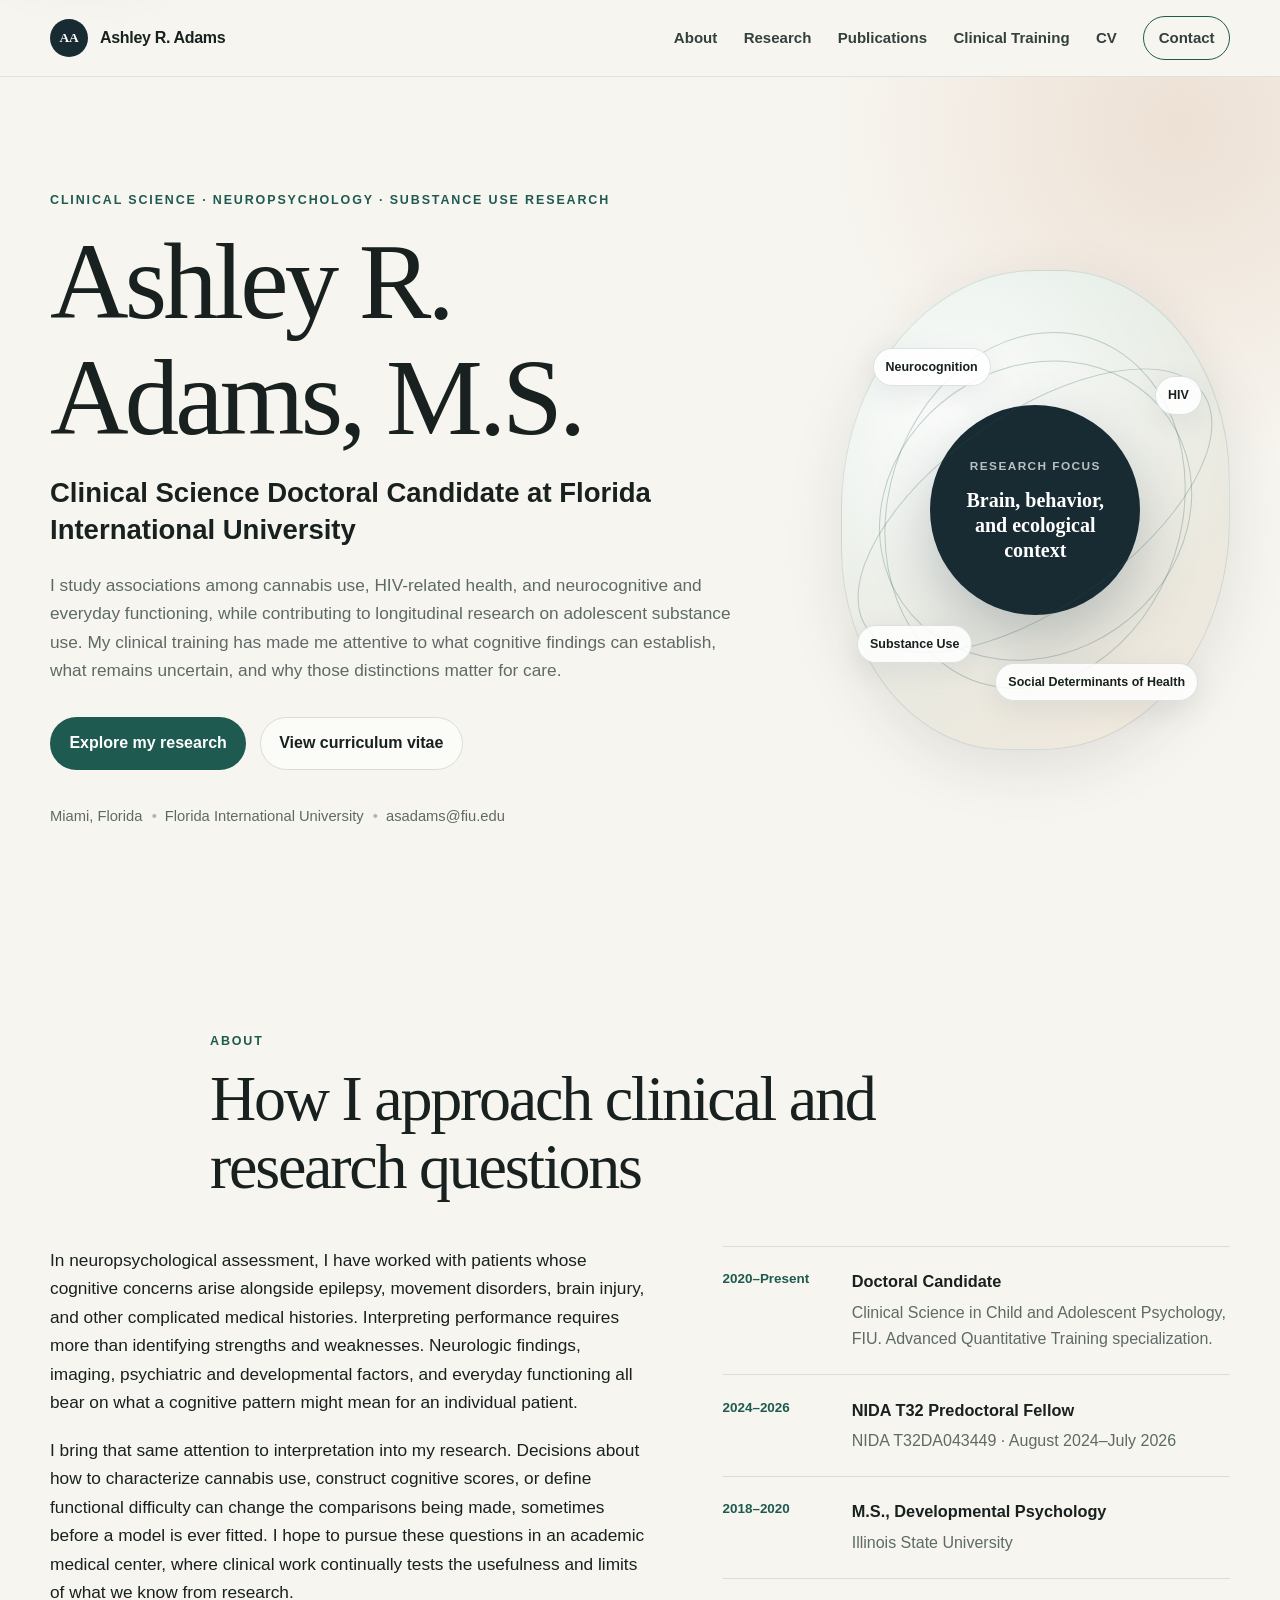
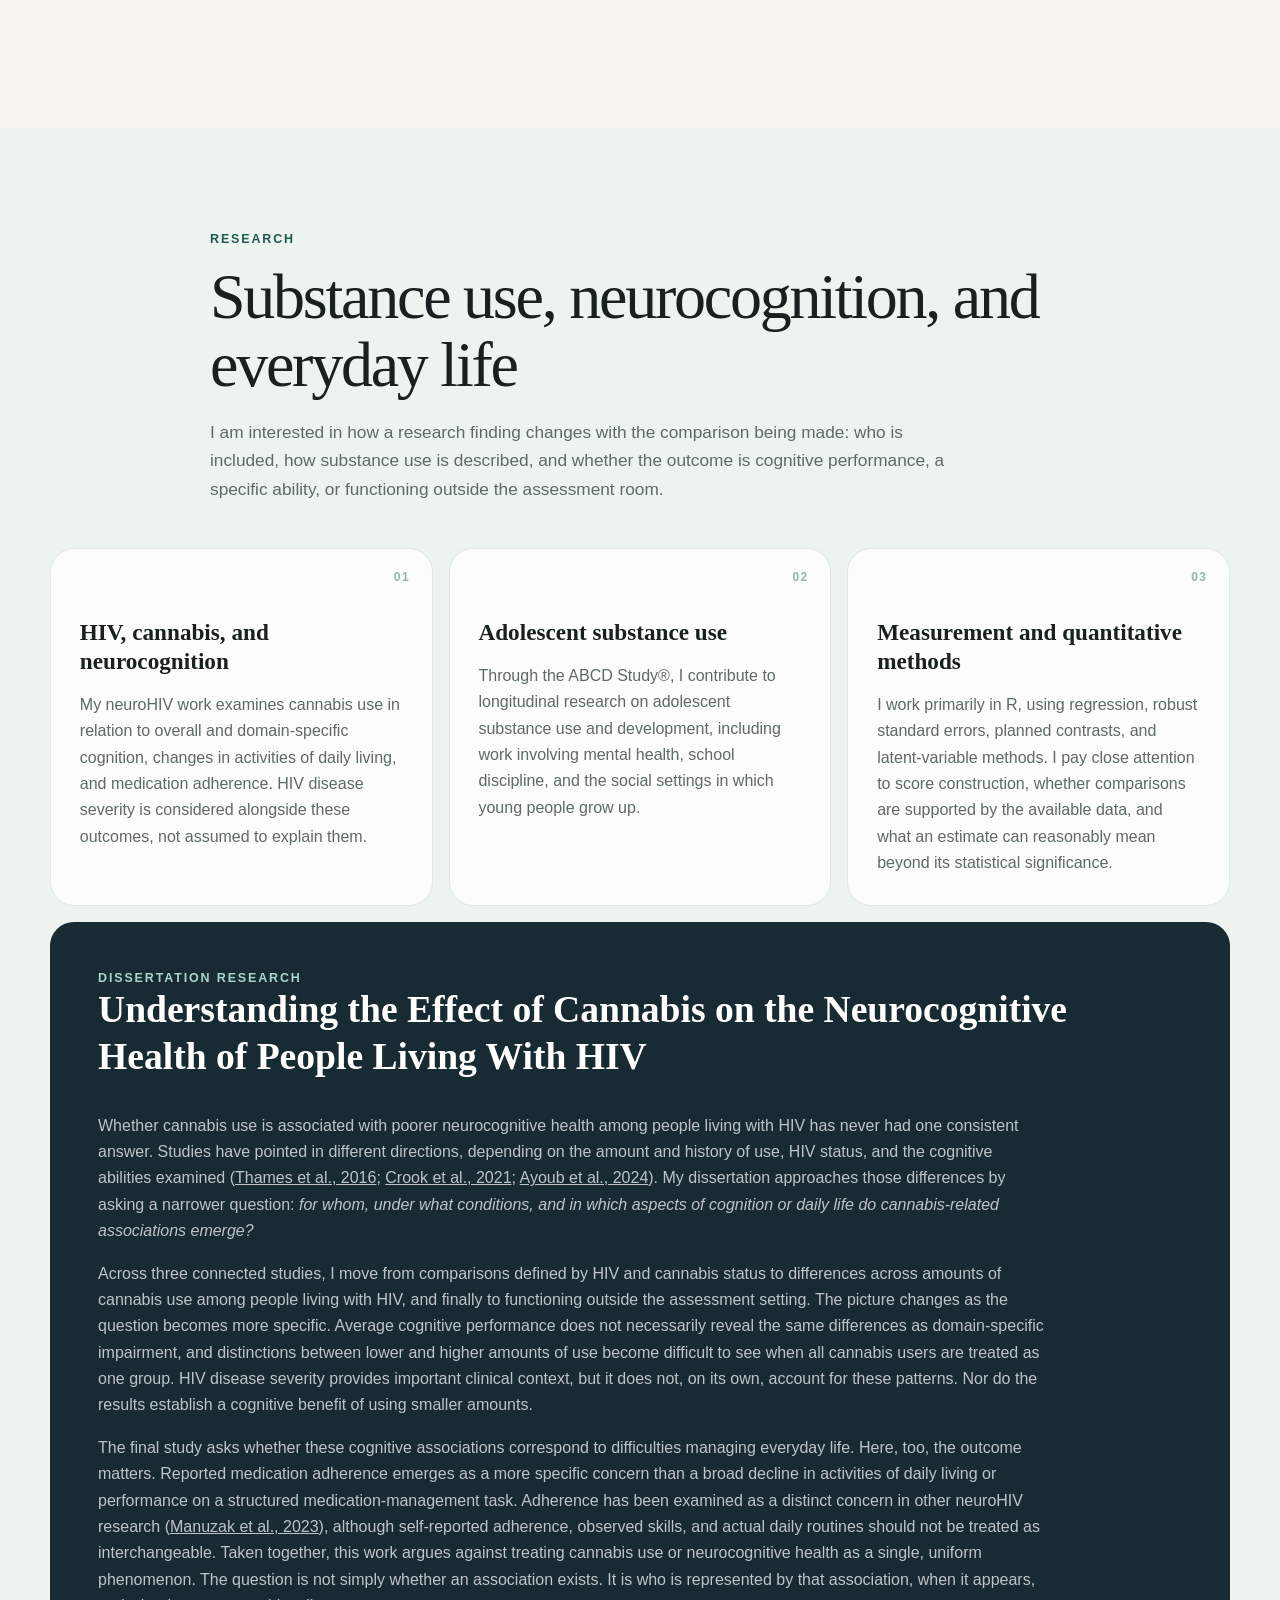
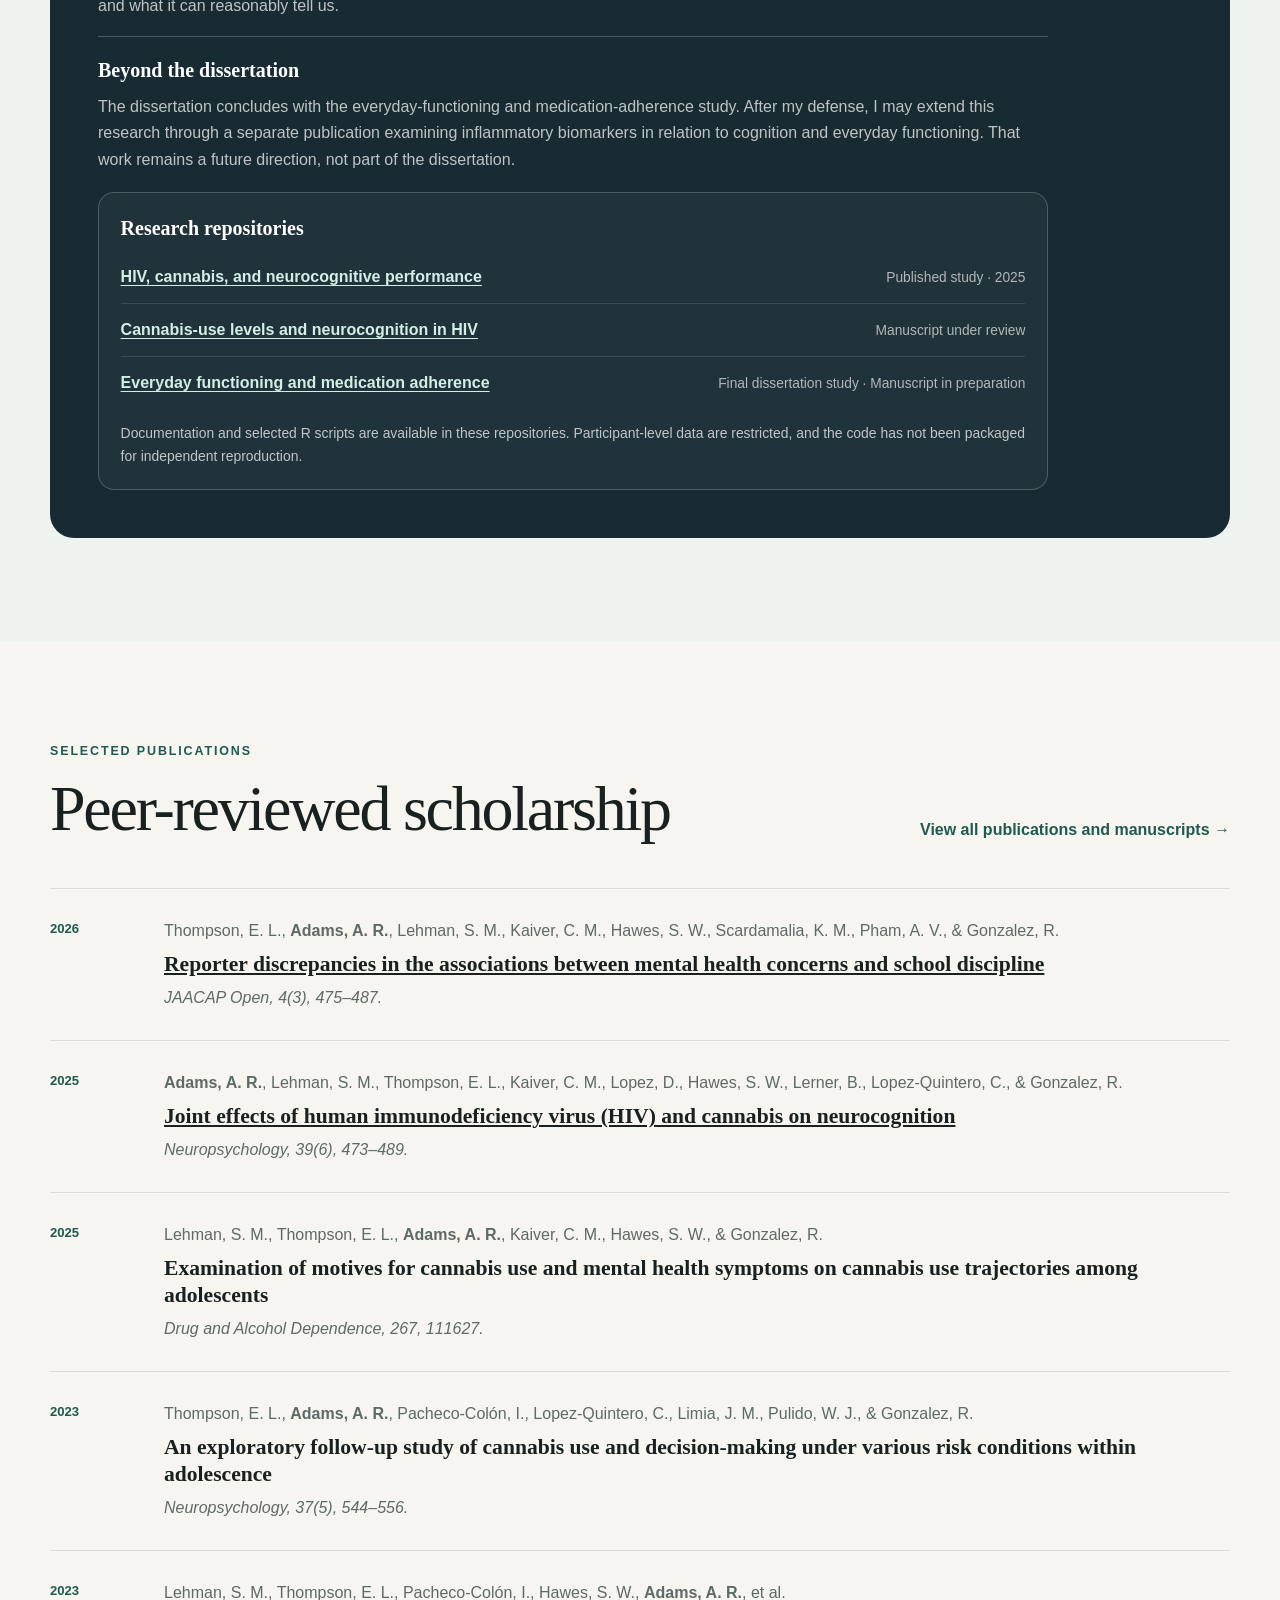
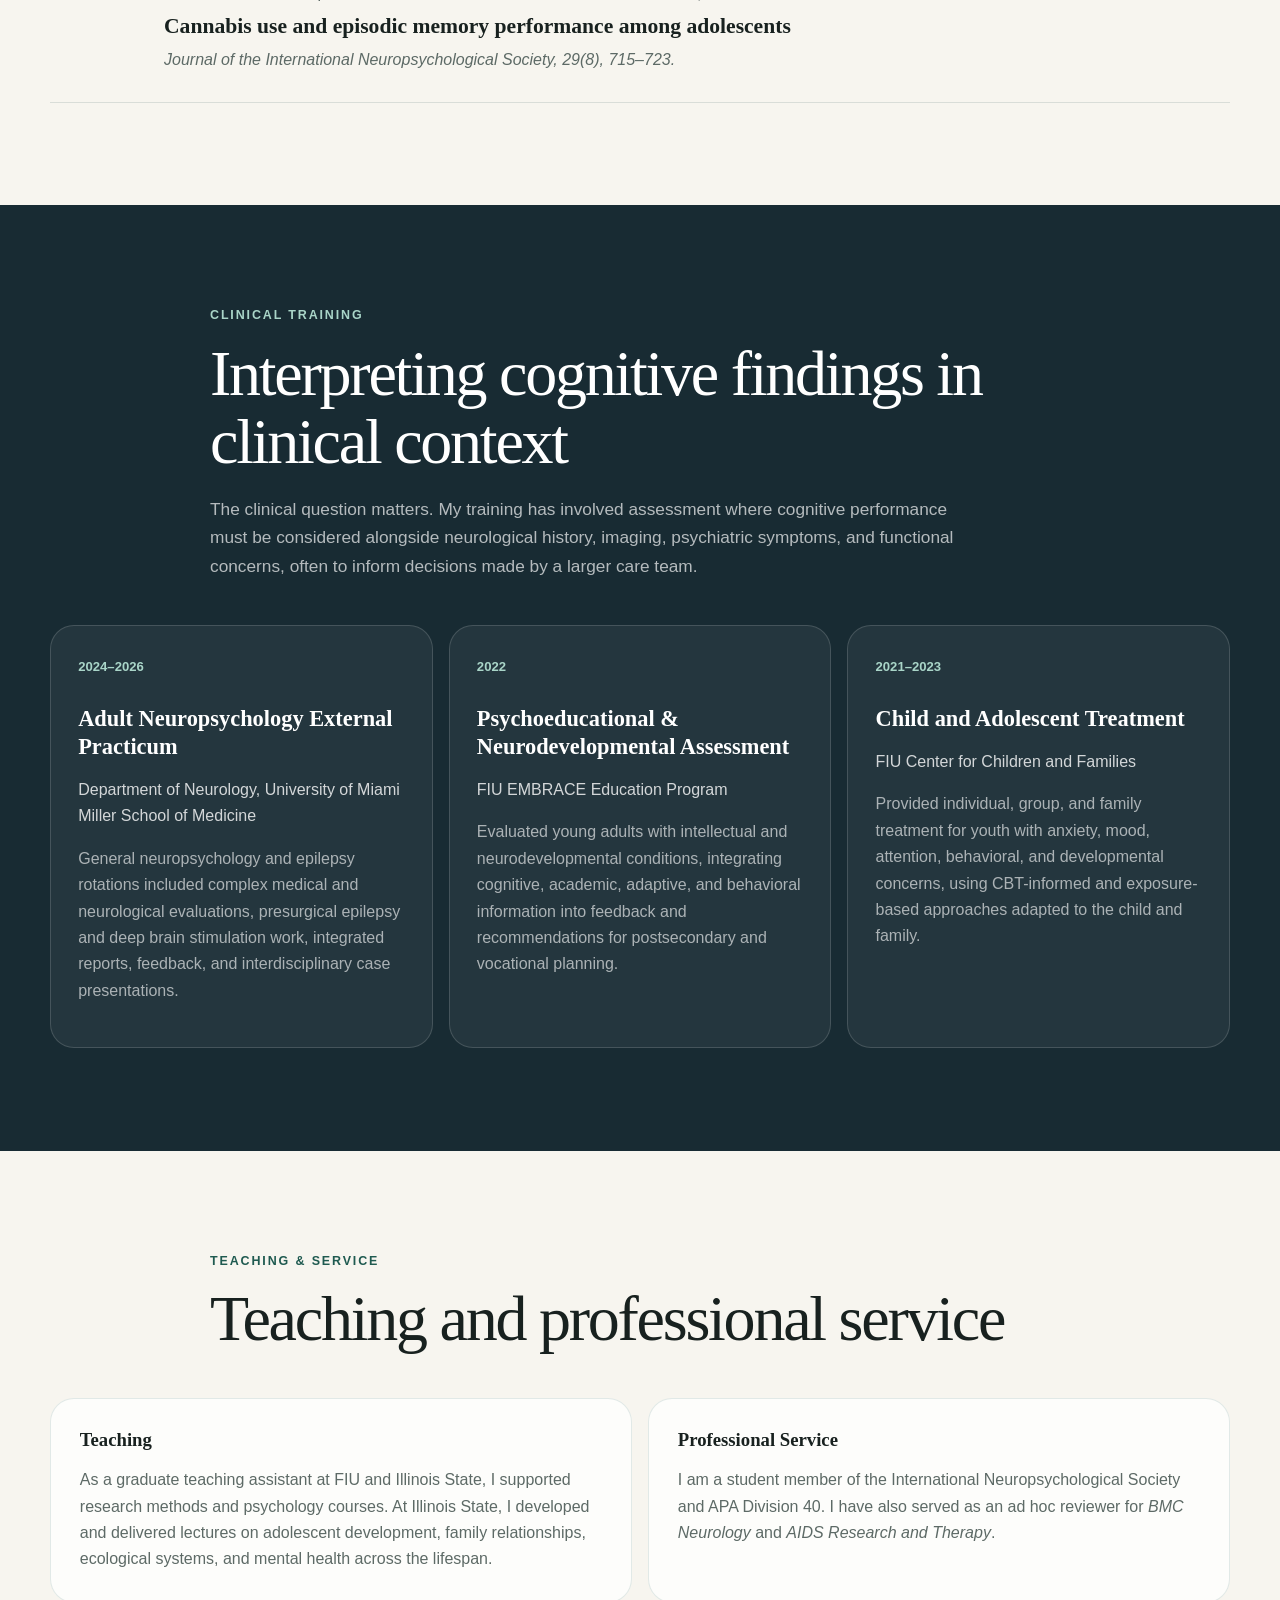
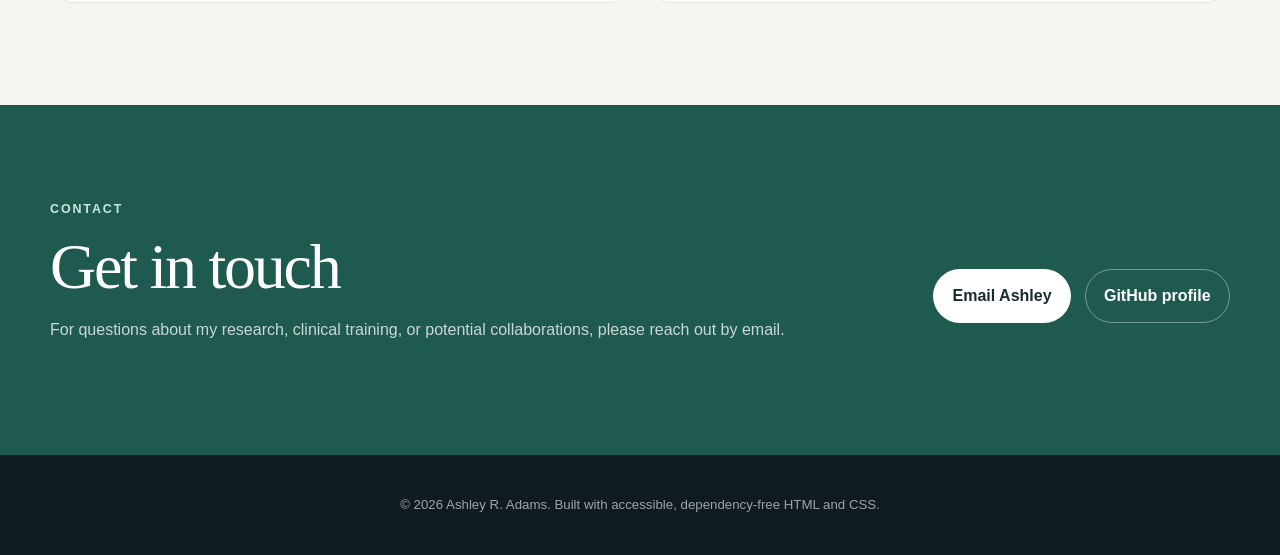
==== index.html @ e28bf8d6 "Reframe dissertation as one conditional neuroHIV argument grounded in literature" ====
<!doctype html>
<html lang="en">
<head>
  <meta charset="utf-8">
  <meta name="viewport" content="width=device-width, initial-scale=1">
  <meta name="description" content="Ashley R. Adams is a Clinical Science Ph.D. candidate at Florida International University whose work examines substance use, neurocognitive functioning, and the interpretation of findings in clinical and developmental contexts.">
  <meta name="author" content="Ashley R. Adams">
  <meta property="og:title" content="Ashley R. Adams | Clinical Science &amp; Neuropsychology">
  <meta property="og:description" content="Research on substance use and neurocognition, informed by clinical neuropsychology and developmental science.">
  <meta property="og:type" content="website">
  <title>Ashley R. Adams | Clinical Science & Neuropsychology</title>
  <link rel="stylesheet" href="styles.css">
  <script defer src="script.js"></script>
</head>
<body>
  <a class="skip-link" href="#main">Skip to content</a>

  <header class="site-header">
    <div class="nav-wrap">
      <a class="wordmark" href="#top" aria-label="Ashley R. Adams home">
        <span class="monogram">AA</span>
        <span>Ashley R. Adams</span>
      </a>
      <button class="nav-toggle" aria-expanded="false" aria-controls="site-nav">
        <span class="sr-only">Toggle navigation</span>
        <span></span><span></span><span></span>
      </button>
      <nav id="site-nav" class="site-nav" aria-label="Primary navigation">
        <a href="#about">About</a>
        <a href="#research">Research</a>
        <a href="publications.html">Publications</a>
        <a href="#clinical">Clinical Training</a>
        <a href="cv.html">CV</a>
        <a class="nav-contact" href="mailto:asadams@fiu.edu">Contact</a>
      </nav>
    </div>
  </header>

  <main id="main">
    <section id="top" class="hero">
      <div class="hero-grid">
        <div class="hero-copy">
          <p class="eyebrow">Clinical Science · Neuropsychology · Substance Use Research</p>
          <h1>Ashley R. Adams, M.S.</h1>
          <p class="hero-role">Clinical Science Doctoral Candidate at Florida International University</p>
          <p class="hero-summary">
            I study associations among cannabis use, HIV-related health, and neurocognitive
            and everyday functioning, while contributing to longitudinal research on adolescent
            substance use. My clinical training has made me attentive to what cognitive findings
            can establish, what remains uncertain, and why those distinctions matter for care.
          </p>
          <div class="hero-actions">
            <a class="button primary" href="#research">Explore my research</a>
            <a class="button secondary" href="cv.html">View curriculum vitae</a>
          </div>
          <div class="hero-meta" aria-label="Professional information">
            <span>Miami, Florida</span>
            <span>Florida International University</span>
            <a href="mailto:asadams@fiu.edu">asadams@fiu.edu</a>
          </div>
        </div>

        <aside class="research-mark" aria-label="Research focus">
          <div class="orbit orbit-one"></div>
          <div class="orbit orbit-two"></div>
          <div class="orbit orbit-three"></div>
          <div class="mark-core">
            <span>Research Focus</span>
            <strong>Brain, behavior, and ecological context</strong>
          </div>
          <div class="focus-chip chip-one">Neurocognition</div>
          <div class="focus-chip chip-two">HIV</div>
          <div class="focus-chip chip-three">Substance Use</div>
          <div class="focus-chip chip-four">Social Determinants of Health</div>
        </aside>
      </div>
    </section>

    <section id="about" class="section">
      <div class="section-heading">
        <p class="eyebrow">About</p>
        <h2>How I approach clinical and research questions</h2>
      </div>
      <div class="about-grid">
        <div class="prose">
          <p>
            In neuropsychological assessment, I have worked with patients whose cognitive concerns
            arise alongside epilepsy, movement disorders, brain injury, and other complicated medical
            histories. Interpreting performance requires more than identifying strengths and weaknesses.
            Neurologic findings, imaging, psychiatric and developmental factors, and everyday functioning
            all bear on what a cognitive pattern might mean for an individual patient.
          </p>
          <p>
            I bring that same attention to interpretation into my research. Decisions about how to
            characterize cannabis use, construct cognitive scores, or define functional difficulty
            can change the comparisons being made, sometimes before a model is ever fitted.
            I hope to pursue these questions in an academic medical center, where clinical work
            continually tests the usefulness and limits of what we know from research.
          </p>
        </div>
        <div class="credentials">
          <div class="credential">
            <span class="credential-year">2020–Present</span>
            <div>
              <strong>Doctoral Candidate</strong>
              <p>Clinical Science in Child and Adolescent Psychology, FIU. Advanced Quantitative Training specialization.</p>
            </div>
          </div>
          <div class="credential">
            <span class="credential-year">2024–2026</span>
            <div>
              <strong>NIDA T32 Predoctoral Fellow</strong>
              <p>NIDA T32DA043449 · August 2024–July 2026</p>
            </div>
          </div>
          <div class="credential">
            <span class="credential-year">2018–2020</span>
            <div>
              <strong>M.S., Developmental Psychology</strong>
              <p>Illinois State University</p>
            </div>
          </div>
        </div>
      </div>
    </section>

    <section id="research" class="section section-tint">
      <div class="section-heading">
        <p class="eyebrow">Research</p>
        <h2>Substance use, neurocognition, and everyday life</h2>
        <p class="section-intro">
          I am interested in how a research finding changes with the comparison being made:
          who is included, how substance use is described, and whether the outcome is cognitive
          performance, a specific ability, or functioning outside the assessment room.
        </p>
      </div>

      <div class="card-grid three">
        <article class="research-card">
          <span class="card-number">01</span>
          <h3>HIV, cannabis, and neurocognition</h3>
          <p>
            My neuroHIV work examines cannabis use in relation to overall and domain-specific
            cognition, changes in activities of daily living, and medication adherence. HIV
            disease severity is considered alongside these outcomes, not assumed to explain them.
          </p>
        </article>
        <article class="research-card">
          <span class="card-number">02</span>
          <h3>Adolescent substance use</h3>
          <p>
            Through the ABCD Study®, I contribute to longitudinal research on adolescent
            substance use and development, including work involving mental health, school
            discipline, and the social settings in which young people grow up.
          </p>
        </article>
        <article class="research-card">
          <span class="card-number">03</span>
          <h3>Measurement and quantitative methods</h3>
          <p>
            I work primarily in R, using regression, robust standard errors, planned contrasts,
            and latent-variable methods. I pay close attention to score construction, whether
            comparisons are supported by the available data, and what an estimate can reasonably
            mean beyond its statistical significance.
          </p>
        </article>
      </div>

      <div class="project-feature">
        <div>
          <p class="eyebrow">Dissertation research</p>
          <h3>Understanding the Effect of Cannabis on the Neurocognitive Health of People Living With HIV</h3>
        </div>
        <div class="project-feature-details">
          <p>
            Whether cannabis use is associated with poorer neurocognitive health among people living
            with HIV has never had one consistent answer. Studies have pointed in different directions,
            depending on the amount and history of use, HIV status, and the cognitive abilities examined
            (<a href="https://doi.org/10.1080/09540121.2015.1124983">Thames et al., 2016</a>;
            <a href="https://doi.org/10.1080/09540121.2020.1822504">Crook et al., 2021</a>;
            <a href="https://doi.org/10.1007/s11904-024-00698-w">Ayoub et al., 2024</a>).
            My dissertation approaches those differences by asking a narrower question:
            <em>for whom, under what conditions, and in which aspects of cognition or daily life
            do cannabis-related associations emerge?</em>
          </p>
          <p>
            Across three connected studies, I move from comparisons defined by HIV and cannabis
            status to differences across amounts of cannabis use among people living with HIV,
            and finally to functioning outside the assessment setting. The picture changes as
            the question becomes more specific. Average cognitive performance does not necessarily
            reveal the same differences as domain-specific impairment, and distinctions between
            lower and higher amounts of use become difficult to see when all cannabis users are
            treated as one group. HIV disease severity provides important clinical context, but
            it does not, on its own, account for these patterns. Nor do the results establish
            a cognitive benefit of using smaller amounts.
          </p>
          <p>
            The final study asks whether these cognitive associations correspond to difficulties
            managing everyday life. Here, too, the outcome matters. Reported medication adherence
            emerges as a more specific concern than a broad decline in activities of daily living
            or performance on a structured medication-management task. Adherence has been examined
            as a distinct concern in other neuroHIV research
            (<a href="https://doi.org/10.1093/ofid/ofac699">Manuzak et al., 2023</a>),
            although self-reported adherence, observed skills, and actual daily routines should not
            be treated as interchangeable. Taken together, this work argues against treating
            cannabis use or neurocognitive health as a single, uniform phenomenon. The question
            is not simply whether an association exists. It is who is represented by that
            association, when it appears, and what it can reasonably tell us.
          </p>
          <div class="dissertation-next">
            <h4>Beyond the dissertation</h4>
            <p>
              The dissertation concludes with the everyday-functioning and medication-adherence
              study. After my defense, I may extend this research through a separate publication
              examining inflammatory biomarkers in relation to cognition and everyday functioning.
              That work remains a future direction, not part of the dissertation.
            </p>
          </div>
          <div class="dissertation-repos">
            <h4>Research repositories</h4>
            <ul>
              <li><a href="https://github.com/arafanning/Joint.Effects.2025">HIV, cannabis, and neurocognitive performance</a><span>Published study · 2025</span></li>
              <li><a href="https://github.com/arafanning/Nonlinear.Associations.2026">Cannabis-use levels and neurocognition in HIV</a><span>Manuscript under review</span></li>
              <li><a href="https://github.com/arafanning/ADLs.2027">Everyday functioning and medication adherence</a><span>Final dissertation study · Manuscript in preparation</span></li>
            </ul>
            <p class="repo-note">Documentation and selected R scripts are available in these repositories. Participant-level data are restricted, and the code has not been packaged for independent reproduction.</p>
          </div>
        </div>
      </div>
    </section>

    <section id="publications" class="section">
      <div class="section-heading split-heading">
        <div>
          <p class="eyebrow">Selected Publications</p>
          <h2>Peer-reviewed scholarship</h2>
        </div>
        <a class="text-link" href="publications.html">View all publications and manuscripts <span aria-hidden="true">→</span></a>
      </div>

      <div class="publication-list">
        <article class="publication">
          <span class="pub-year">2026</span>
          <div>
            <p>Thompson, E. L., <strong>Adams, A. R.</strong>, Lehman, S. M., Kaiver, C. M., Hawes, S. W., Scardamalia, K. M., Pham, A. V., &amp; Gonzalez, R.</p>
            <h3><a href="https://doi.org/10.1016/j.jaacop.2026.01.001">Reporter discrepancies in the associations between mental health concerns and school discipline</a></h3>
            <p class="journal">JAACAP Open, 4(3), 475–487.</p>
          </div>
        </article>
        <article class="publication">
          <span class="pub-year">2025</span>
          <div>
            <p><strong>Adams, A. R.</strong>, Lehman, S. M., Thompson, E. L., Kaiver, C. M., Lopez, D., Hawes, S. W., Lerner, B., Lopez-Quintero, C., &amp; Gonzalez, R.</p>
            <h3><a href="https://doi.org/10.1037/neu0001003">Joint effects of human immunodeficiency virus (HIV) and cannabis on neurocognition</a></h3>
            <p class="journal">Neuropsychology, 39(6), 473–489.</p>
          </div>
        </article>
        <article class="publication">
          <span class="pub-year">2025</span>
          <div>
            <p>Lehman, S. M., Thompson, E. L., <strong>Adams, A. R.</strong>, Kaiver, C. M., Hawes, S. W., &amp; Gonzalez, R.</p>
            <h3>Examination of motives for cannabis use and mental health symptoms on cannabis use trajectories among adolescents</h3>
            <p class="journal">Drug and Alcohol Dependence, 267, 111627.</p>
          </div>
        </article>
        <article class="publication">
          <span class="pub-year">2023</span>
          <div>
            <p>Thompson, E. L., <strong>Adams, A. R.</strong>, Pacheco-Colón, I., Lopez-Quintero, C., Limia, J. M., Pulido, W. J., &amp; Gonzalez, R.</p>
            <h3>An exploratory follow-up study of cannabis use and decision-making under various risk conditions within adolescence</h3>
            <p class="journal">Neuropsychology, 37(5), 544–556.</p>
          </div>
        </article>
        <article class="publication">
          <span class="pub-year">2023</span>
          <div>
            <p>Lehman, S. M., Thompson, E. L., Pacheco-Colón, I., Hawes, S. W., <strong>Adams, A. R.</strong>, et al.</p>
            <h3>Cannabis use and episodic memory performance among adolescents</h3>
            <p class="journal">Journal of the International Neuropsychological Society, 29(8), 715–723.</p>
          </div>
        </article>
      </div>
    </section>

    <section id="clinical" class="section section-dark">
      <div class="section-heading">
        <p class="eyebrow">Clinical Training</p>
        <h2>Interpreting cognitive findings in clinical context</h2>
        <p class="section-intro">
          The clinical question matters. My training has involved assessment where cognitive
          performance must be considered alongside neurological history, imaging, psychiatric
          symptoms, and functional concerns, often to inform decisions made by a larger care team.
        </p>
      </div>

      <div class="clinical-grid">
        <article>
          <span>2024–2026</span>
          <h3>Adult Neuropsychology External Practicum</h3>
          <p>Department of Neurology, University of Miami Miller School of Medicine</p>
          <p class="detail">
            General neuropsychology and epilepsy rotations included complex medical and
            neurological evaluations, presurgical epilepsy and deep brain stimulation work,
            integrated reports, feedback, and interdisciplinary case presentations.
          </p>
        </article>
        <article>
          <span>2022</span>
          <h3>Psychoeducational &amp; Neurodevelopmental Assessment</h3>
          <p>FIU EMBRACE Education Program</p>
          <p class="detail">
            Evaluated young adults with intellectual and neurodevelopmental conditions,
            integrating cognitive, academic, adaptive, and behavioral information into
            feedback and recommendations for postsecondary and vocational planning.
          </p>
        </article>
        <article>
          <span>2021–2023</span>
          <h3>Child and Adolescent Treatment</h3>
          <p>FIU Center for Children and Families</p>
          <p class="detail">
            Provided individual, group, and family treatment for youth with anxiety,
            mood, attention, behavioral, and developmental concerns, using CBT-informed
            and exposure-based approaches adapted to the child and family.
          </p>
        </article>
      </div>
    </section>

    <section id="teaching" class="section">
      <div class="section-heading">
        <p class="eyebrow">Teaching & Service</p>
        <h2>Teaching and professional service</h2>
      </div>
      <div class="card-grid two">
        <article class="plain-card">
          <h3>Teaching</h3>
          <p>
            As a graduate teaching assistant at FIU and Illinois State, I supported research
            methods and psychology courses. At Illinois State, I developed and delivered
            lectures on adolescent development, family relationships, ecological systems,
            and mental health across the lifespan.
          </p>
        </article>
        <article class="plain-card">
          <h3>Professional Service</h3>
          <p>
            I am a student member of the International Neuropsychological Society and APA
            Division 40. I have also served as an ad hoc reviewer for
            <em>BMC Neurology</em> and <em>AIDS Research and Therapy</em>.
          </p>
        </article>
      </div>
    </section>

    <section id="contact" class="contact-section">
      <div>
        <p class="eyebrow">Contact</p>
        <h2>Get in touch</h2>
        <p>For questions about my research, clinical training, or potential collaborations, please reach out by email.</p>
      </div>
      <div class="contact-actions">
        <a class="button light" href="mailto:asadams@fiu.edu">Email Ashley</a>
        <a class="button ghost-light" href="https://github.com/arafanning">GitHub profile</a>
      </div>
    </section>
  </main>

  <footer>
    <p>© <span id="year"></span> Ashley R. Adams. Built with accessible, dependency-free HTML and CSS.</p>
  </footer>
</body>
</html>
---- styles.css ----
/* Ashley R. Adams academic website
   Dependency-free, responsive, and designed for GitHub Pages. */

:root {
  --ink: #18211f;
  --muted: #5d6a66;
  --paper: #f7f5ef;
  --white: #ffffff;
  --line: #d9ddd8;
  --accent: #1f5a50;
  --accent-bright: #dcebe4;
  --accent-soft: #edf4f0;
  --navy: #182b33;
  --warm: #b8734a;
  --shadow: 0 18px 60px rgba(24, 43, 51, 0.10);
  --radius: 24px;
  --max: 1180px;
}

* { box-sizing: border-box; }

html {
  scroll-behavior: smooth;
  scroll-padding-top: 90px;
}

body {
  margin: 0;
  background: var(--paper);
  color: var(--ink);
  font-family: Inter, ui-sans-serif, -apple-system, BlinkMacSystemFont, "Segoe UI", sans-serif;
  line-height: 1.65;
  text-rendering: optimizeLegibility;
}

a { color: inherit; }
img { max-width: 100%; }

.sr-only {
  position: absolute;
  width: 1px;
  height: 1px;
  padding: 0;
  margin: -1px;
  overflow: hidden;
  clip: rect(0, 0, 0, 0);
  white-space: nowrap;
  border: 0;
}

.skip-link {
  position: fixed;
  left: 1rem;
  top: -100px;
  z-index: 9999;
  padding: .75rem 1rem;
  background: var(--white);
  border-radius: 10px;
  box-shadow: var(--shadow);
}

.skip-link:focus { top: 1rem; }

.site-header {
  position: sticky;
  top: 0;
  z-index: 1000;
  border-bottom: 1px solid rgba(217, 221, 216, .75);
  background: rgba(247, 245, 239, .92);
  backdrop-filter: blur(18px);
}

.nav-wrap {
  width: min(calc(100% - 2rem), var(--max));
  min-height: 76px;
  margin: 0 auto;
  display: flex;
  align-items: center;
  justify-content: space-between;
}

.wordmark {
  display: inline-flex;
  align-items: center;
  gap: .75rem;
  font-weight: 760;
  text-decoration: none;
  letter-spacing: -.02em;
}

.monogram {
  width: 38px;
  height: 38px;
  border-radius: 50%;
  display: grid;
  place-items: center;
  background: var(--navy);
  color: var(--white);
  font-family: Georgia, "Times New Roman", serif;
  font-size: .84rem;
}

.site-nav {
  display: flex;
  align-items: center;
  gap: 1.65rem;
}

.site-nav a {
  color: #33403d;
  text-decoration: none;
  font-size: .94rem;
  font-weight: 650;
}

.site-nav a:hover,
.site-nav a:focus-visible { color: var(--accent); }

.site-nav .nav-contact {
  padding: .55rem .9rem;
  border: 1px solid var(--accent);
  border-radius: 999px;
}

.nav-toggle {
  display: none;
  border: 0;
  background: transparent;
  padding: .5rem;
}

.nav-toggle span:not(.sr-only) {
  display: block;
  width: 24px;
  height: 2px;
  margin: 5px 0;
  background: var(--ink);
}

.hero {
  position: relative;
  overflow: hidden;
  padding: clamp(5rem, 9vw, 8.5rem) 1rem clamp(4.5rem, 8vw, 7rem);
}

.hero::before {
  content: "";
  position: absolute;
  width: 720px;
  height: 720px;
  right: -260px;
  top: -310px;
  border-radius: 50%;
  background: radial-gradient(circle, rgba(184, 115, 74, .16), rgba(184, 115, 74, 0) 68%);
  pointer-events: none;
}

.hero-grid {
  position: relative;
  width: min(100%, var(--max));
  margin: 0 auto;
  display: grid;
  grid-template-columns: minmax(0, 1.35fr) minmax(330px, .75fr);
  align-items: center;
  gap: clamp(3rem, 7vw, 7rem);
}

.eyebrow {
  margin: 0 0 1rem;
  color: var(--accent);
  font-size: .78rem;
  line-height: 1.3;
  font-weight: 800;
  letter-spacing: .15em;
  text-transform: uppercase;
}

.hero h1,
.section h2,
.contact-section h2,
.cv-hero h1 {
  font-family: Georgia, "Times New Roman", serif;
  font-weight: 500;
  letter-spacing: -.035em;
  line-height: 1.06;
}

.hero h1 {
  max-width: 760px;
  margin: 0;
  font-size: clamp(3.7rem, 8.5vw, 7.1rem);
}

.hero-role {
  max-width: 720px;
  margin: 1.2rem 0 0;
  font-size: clamp(1.25rem, 2.2vw, 1.72rem);
  font-weight: 650;
  line-height: 1.35;
}

.hero-summary {
  max-width: 720px;
  margin: 1.4rem 0 0;
  color: var(--muted);
  font-size: 1.08rem;
}

.hero-actions,
.contact-actions {
  display: flex;
  flex-wrap: wrap;
  gap: .85rem;
  margin-top: 2rem;
}

.button {
  display: inline-flex;
  align-items: center;
  justify-content: center;
  min-height: 48px;
  padding: .78rem 1.15rem;
  border: 1px solid transparent;
  border-radius: 999px;
  font-weight: 760;
  text-decoration: none;
  transition: transform .2s ease, box-shadow .2s ease, background .2s ease;
}

.button:hover {
  transform: translateY(-2px);
  box-shadow: 0 12px 24px rgba(24, 43, 51, .12);
}

.button.primary {
  background: var(--accent);
  color: var(--white);
}

.button.secondary {
  border-color: var(--line);
  background: rgba(255,255,255,.6);
}

.button.light {
  background: var(--white);
  color: var(--navy);
}

.button.ghost-light {
  border-color: rgba(255,255,255,.38);
  color: var(--white);
}

.hero-meta {
  display: flex;
  flex-wrap: wrap;
  gap: .8rem 1.4rem;
  margin-top: 2.1rem;
  color: var(--muted);
  font-size: .92rem;
}

.hero-meta span,
.hero-meta a {
  position: relative;
  text-decoration: none;
}

.hero-meta span:not(:last-child)::after,
.hero-meta a:not(:last-child)::after {
  content: "•";
  position: absolute;
  right: -.9rem;
  color: #adb6b2;
}

.research-mark {
  position: relative;
  min-height: 480px;
  border: 1px solid rgba(31, 90, 80, .14);
  border-radius: 50% 44% 48% 42%;
  background:
    radial-gradient(circle at 30% 30%, rgba(255,255,255,.92), rgba(255,255,255,.35) 40%, transparent 66%),
    linear-gradient(145deg, var(--accent-bright), #f2e8dd);
  box-shadow: var(--shadow);
  display: grid;
  place-items: center;
}

.mark-core {
  width: 210px;
  height: 210px;
  border-radius: 50%;
  display: grid;
  place-content: center;
  padding: 2rem;
  background: var(--navy);
  color: var(--white);
  text-align: center;
  box-shadow: 0 26px 60px rgba(24, 43, 51, .25);
}

.mark-core span {
  font-size: .74rem;
  font-weight: 760;
  letter-spacing: .12em;
  text-transform: uppercase;
  opacity: .7;
}

.mark-core strong {
  display: block;
  margin-top: .75rem;
  font-family: Georgia, "Times New Roman", serif;
  font-size: 1.25rem;
  line-height: 1.25;
}

.orbit {
  position: absolute;
  border: 1px solid rgba(31, 90, 80, .25);
  border-radius: 50%;
}

.orbit-one { inset: 12%; transform: rotate(18deg); }
.orbit-two { inset: 20% 8%; transform: rotate(-35deg); }
.orbit-three { inset: 7% 25%; transform: rotate(55deg); }

.focus-chip {
  position: absolute;
  padding: .5rem .75rem;
  border: 1px solid rgba(31, 90, 80, .16);
  border-radius: 999px;
  background: rgba(255,255,255,.86);
  box-shadow: 0 8px 30px rgba(24, 43, 51, .08);
  font-size: .78rem;
  font-weight: 760;
}

.chip-one { top: 16%; left: 8%; }
.chip-two { top: 22%; right: 7%; }
.chip-three { bottom: 18%; left: 4%; }
.chip-four { bottom: 10%; right: 8%; }

.section {
  padding: clamp(4.5rem, 8vw, 7rem) 1rem;
}

.section > * {
  width: min(100%, var(--max));
  margin-left: auto;
  margin-right: auto;
}

.section-heading {
  max-width: 860px;
  margin-bottom: 2.8rem;
}

.section h2,
.contact-section h2 {
  margin: 0;
  font-size: clamp(2.35rem, 5vw, 4rem);
}

.section-intro {
  max-width: 760px;
  margin: 1.2rem 0 0;
  color: var(--muted);
  font-size: 1.08rem;
}

.about-grid {
  display: grid;
  grid-template-columns: 1.08fr .92fr;
  gap: clamp(2.5rem, 6vw, 6rem);
}

.prose p {
  margin: 0 0 1.2rem;
  font-size: 1.08rem;
}

.credentials {
  border-top: 1px solid var(--line);
}

.credential {
  display: grid;
  grid-template-columns: 110px 1fr;
  gap: 1.2rem;
  padding: 1.35rem 0;
  border-bottom: 1px solid var(--line);
}

.credential-year {
  color: var(--accent);
  font-size: .84rem;
  font-weight: 800;
}

.credential strong { font-size: 1.02rem; }
.credential p { margin: .25rem 0 0; color: var(--muted); }

.section-tint {
  background: var(--accent-soft);
}

.card-grid {
  display: grid;
  gap: 1rem;
}

.card-grid.three { grid-template-columns: repeat(3, 1fr); }
.card-grid.two { grid-template-columns: repeat(2, 1fr); }

.research-card,
.plain-card {
  position: relative;
  padding: 1.8rem;
  border: 1px solid rgba(31, 90, 80, .12);
  border-radius: var(--radius);
  background: rgba(255,255,255,.75);
}

.research-card h3,
.plain-card h3,
.project-feature h3,
.clinical-grid h3,
.publication h3 {
  margin: 0;
  font-family: Georgia, "Times New Roman", serif;
  font-weight: 600;
  line-height: 1.25;
}

.research-card h3 { margin-top: 2.5rem; font-size: 1.45rem; }
.research-card p,
.plain-card p { margin-bottom: 0; color: var(--muted); }

.card-number {
  position: absolute;
  top: 1.2rem;
  right: 1.35rem;
  color: rgba(31, 90, 80, .45);
  font-size: .75rem;
  font-weight: 800;
  letter-spacing: .12em;
}

.project-feature {
  margin-top: 1rem;
  padding: clamp(1.8rem, 4vw, 3rem);
  border-radius: var(--radius);
  background: var(--navy);
  color: var(--white);
  display: grid;
  grid-template-columns: 1fr;
  align-items: end;
  gap: 2rem;
}

.project-feature .eyebrow { color: #a9d5c8; }
.project-feature h3 { font-size: clamp(1.6rem, 3vw, 2.35rem); }
.project-feature p { margin: 0; color: rgba(255,255,255,.72); }
.project-feature-details { display: grid; gap: 1rem; }
.project-feature .project-repo-links { font-size: .91rem; }
.project-repo-links a { color: #d2efe5; text-decoration: underline; text-underline-offset: .15em; }
.project-repo-links a:hover, .project-repo-links a:focus-visible { color: #ffffff; }

.split-heading {
  max-width: none;
  display: flex;
  justify-content: space-between;
  align-items: end;
  gap: 2rem;
}

.text-link {
  color: var(--accent);
  font-weight: 800;
  text-decoration: none;
  white-space: nowrap;
}

.publication-list {
  border-top: 1px solid var(--line);
}

.publication {
  display: grid;
  grid-template-columns: 90px 1fr;
  gap: 1.5rem;
  padding: 1.8rem 0;
  border-bottom: 1px solid var(--line);
}

.pub-year {
  color: var(--accent);
  font-size: .82rem;
  font-weight: 800;
}

.publication p { margin: 0; color: var(--muted); }
.publication h3 { margin: .45rem 0 .4rem; font-size: 1.35rem; }
.publication .journal { font-style: italic; }

.section-dark {
  background: var(--navy);
  color: var(--white);
}

.section-dark .eyebrow { color: #a9d5c8; }
.section-dark .section-intro { color: rgba(255,255,255,.68); }

.clinical-grid {
  display: grid;
  grid-template-columns: repeat(3, 1fr);
  gap: 1rem;
}

.clinical-grid article {
  padding: 1.7rem;
  border: 1px solid rgba(255,255,255,.15);
  border-radius: var(--radius);
  background: rgba(255,255,255,.055);
}

.clinical-grid span {
  color: #a9d5c8;
  font-size: .82rem;
  font-weight: 800;
}

.clinical-grid h3 { margin-top: 1.6rem; font-size: 1.4rem; }
.clinical-grid p { color: rgba(255,255,255,.8); }
.clinical-grid .detail { color: rgba(255,255,255,.62); }

.contact-section {
  padding: clamp(4rem, 8vw, 6rem) max(1rem, calc((100% - var(--max)) / 2));
  background: var(--accent);
  color: var(--white);
  display: grid;
  grid-template-columns: 1fr auto;
  align-items: center;
  gap: 3rem;
}

.contact-section .eyebrow { color: #cbe7de; }
.contact-section p:not(.eyebrow) { color: rgba(255,255,255,.76); }

footer {
  padding: 1.6rem 1rem;
  background: #0f1b20;
  color: rgba(255,255,255,.6);
  text-align: center;
  font-size: .83rem;
}

/* CV page */
.cv-page {
  background: #fbfaf7;
}

.cv-hero {
  padding: 4.5rem 1rem 3rem;
  border-bottom: 1px solid var(--line);
}

.cv-hero-inner,
.cv-layout {
  width: min(100%, 980px);
  margin: 0 auto;
}

.cv-hero h1 {
  margin: 0;
  font-size: clamp(3rem, 7vw, 5.5rem);
}

.cv-hero p {
  max-width: 700px;
  color: var(--muted);
  font-size: 1.05rem;
}

.cv-toolbar {
  display: flex;
  flex-wrap: wrap;
  gap: .75rem;
  margin-top: 1.5rem;
}

.cv-layout {
  padding: 3.5rem 1rem 6rem;
}

.cv-section {
  padding: 2.2rem 0;
  border-bottom: 1px solid var(--line);
}

.cv-section h2 {
  margin: 0 0 1.4rem;
  color: var(--accent);
  font-size: .8rem;
  letter-spacing: .14em;
  text-transform: uppercase;
}

.cv-entry {
  display: grid;
  grid-template-columns: 160px 1fr;
  gap: 1.5rem;
  margin: 0 0 1.7rem;
}

.cv-entry time {
  color: var(--muted);
  font-size: .86rem;
  font-weight: 700;
}

.cv-entry h3 { margin: 0; font-size: 1.08rem; }
.cv-entry p { margin: .25rem 0; color: var(--muted); }
.cv-entry ul { margin: .65rem 0 0; padding-left: 1.2rem; }
.cv-entry li { margin: .35rem 0; }

.cv-pubs {
  list-style: none;
  padding: 0;
  margin: 0;
  counter-reset: pubs;
}

.cv-pubs li {
  position: relative;
  padding: 0 0 1.2rem 2.4rem;
  color: #38433f;
}

.cv-pubs li::before {
  counter-increment: pubs;
  content: counter(pubs);
  position: absolute;
  left: 0;
  top: .1rem;
  width: 1.55rem;
  height: 1.55rem;
  display: grid;
  place-items: center;
  border-radius: 50%;
  background: var(--accent-soft);
  color: var(--accent);
  font-size: .72rem;
  font-weight: 800;
}

@media (max-width: 900px) {
  .site-nav {
    position: absolute;
    top: 76px;
    left: 1rem;
    right: 1rem;
    display: none;
    flex-direction: column;
    align-items: stretch;
    gap: 0;
    padding: .8rem;
    border: 1px solid var(--line);
    border-radius: 18px;
    background: var(--white);
    box-shadow: var(--shadow);
  }

  .site-nav.open { display: flex; }
  .site-nav a { padding: .75rem; }
  .nav-toggle { display: block; }

  .hero-grid,
  .about-grid,
  .project-feature,
  .contact-section {
    grid-template-columns: 1fr;
  }

  .hero-grid { gap: 3.5rem; }
  .research-mark { min-height: 400px; max-width: 520px; width: 100%; margin: 0 auto; }
  .card-grid.three,
  .clinical-grid { grid-template-columns: 1fr; }

  .contact-actions { margin-top: 0; }
}

@media (max-width: 640px) {
  .hero h1 { font-size: clamp(3rem, 16vw, 4.5rem); }
  .research-mark { min-height: 340px; }
  .mark-core { width: 170px; height: 170px; padding: 1.25rem; }
  .focus-chip { font-size: .68rem; }
  .card-grid.two { grid-template-columns: 1fr; }
  .split-heading { display: block; }
  .split-heading .text-link { display: inline-block; margin-top: 1rem; }
  .publication { grid-template-columns: 1fr; gap: .35rem; }
  .credential { grid-template-columns: 1fr; gap: .35rem; }
  .hero-meta { display: grid; gap: .4rem; }
  .hero-meta span::after,
  .hero-meta a::after { content: none !important; }
  .cv-entry { grid-template-columns: 1fr; gap: .4rem; }
}

@media print {
  .site-header,
  .cv-toolbar,
  footer { display: none !important; }

  body,
  .cv-page { background: white; }

  .cv-hero { padding: 1rem 0; }
  .cv-layout { padding: 0; }
  .cv-section { break-inside: avoid; }
  a { text-decoration: none; }
}

/* Long-form research and publication archive */
.project-feature-details { max-width: 950px; }
.project-feature .dissertation-lead { color: #fff; font-family: Georgia, 'Times New Roman', serif; font-size: clamp(1.22rem, 2vw, 1.65rem); line-height: 1.4; }
.publications-intro h1 { margin: 0; font-size: clamp(2.2rem, 5vw, 4rem); }
.publications-intro { padding-bottom: clamp(2rem, 4vw, 3rem); }
.publication-read { margin-top: .65rem !important; }
.publication-read a, .cv-pubs a { color: var(--accent); font-weight: 750; text-decoration: underline; text-underline-offset: .16em; }
.publication-status { font-size: .89rem; font-style: italic; }

/* Dissertation findings and study repository index */
.dissertation-results { display: grid; gap: 1.6rem; margin: .3rem 0 .5rem; }
.dissertation-result { border-left: 2px solid rgba(169, 213, 200, .55); padding-left: 1.2rem; }
.project-feature h4 { margin: 0 0 .65rem; font-family: Georgia, "Times New Roman", serif; font-size: 1.25rem; font-weight: 600; line-height: 1.3; color: var(--white); }
.dissertation-next { border-top: 1px solid rgba(255,255,255,.22); padding-top: 1.3rem; }
.dissertation-repos { margin-top: .2rem; padding: 1.35rem; border: 1px solid rgba(169,213,200,.28); border-radius: 16px; background: rgba(255,255,255,.035); }
.dissertation-repos ul { list-style: none; margin: 0; padding: 0; display: grid; gap: 0; }
.dissertation-repos li { display: flex; justify-content: space-between; align-items: baseline; flex-wrap: wrap; gap: .25rem 1rem; padding: .8rem 0; border-bottom: 1px solid rgba(255,255,255,.12); }
.dissertation-repos li:last-child { border-bottom: none; }
.dissertation-repos a { color: #d2efe5; font-weight: 650; text-underline-offset: .17em; }
.dissertation-repos li span { color: rgba(255,255,255,.65); font-size: .86rem; }
.project-feature .repo-note { margin-top: .8rem; font-size: .87rem; }
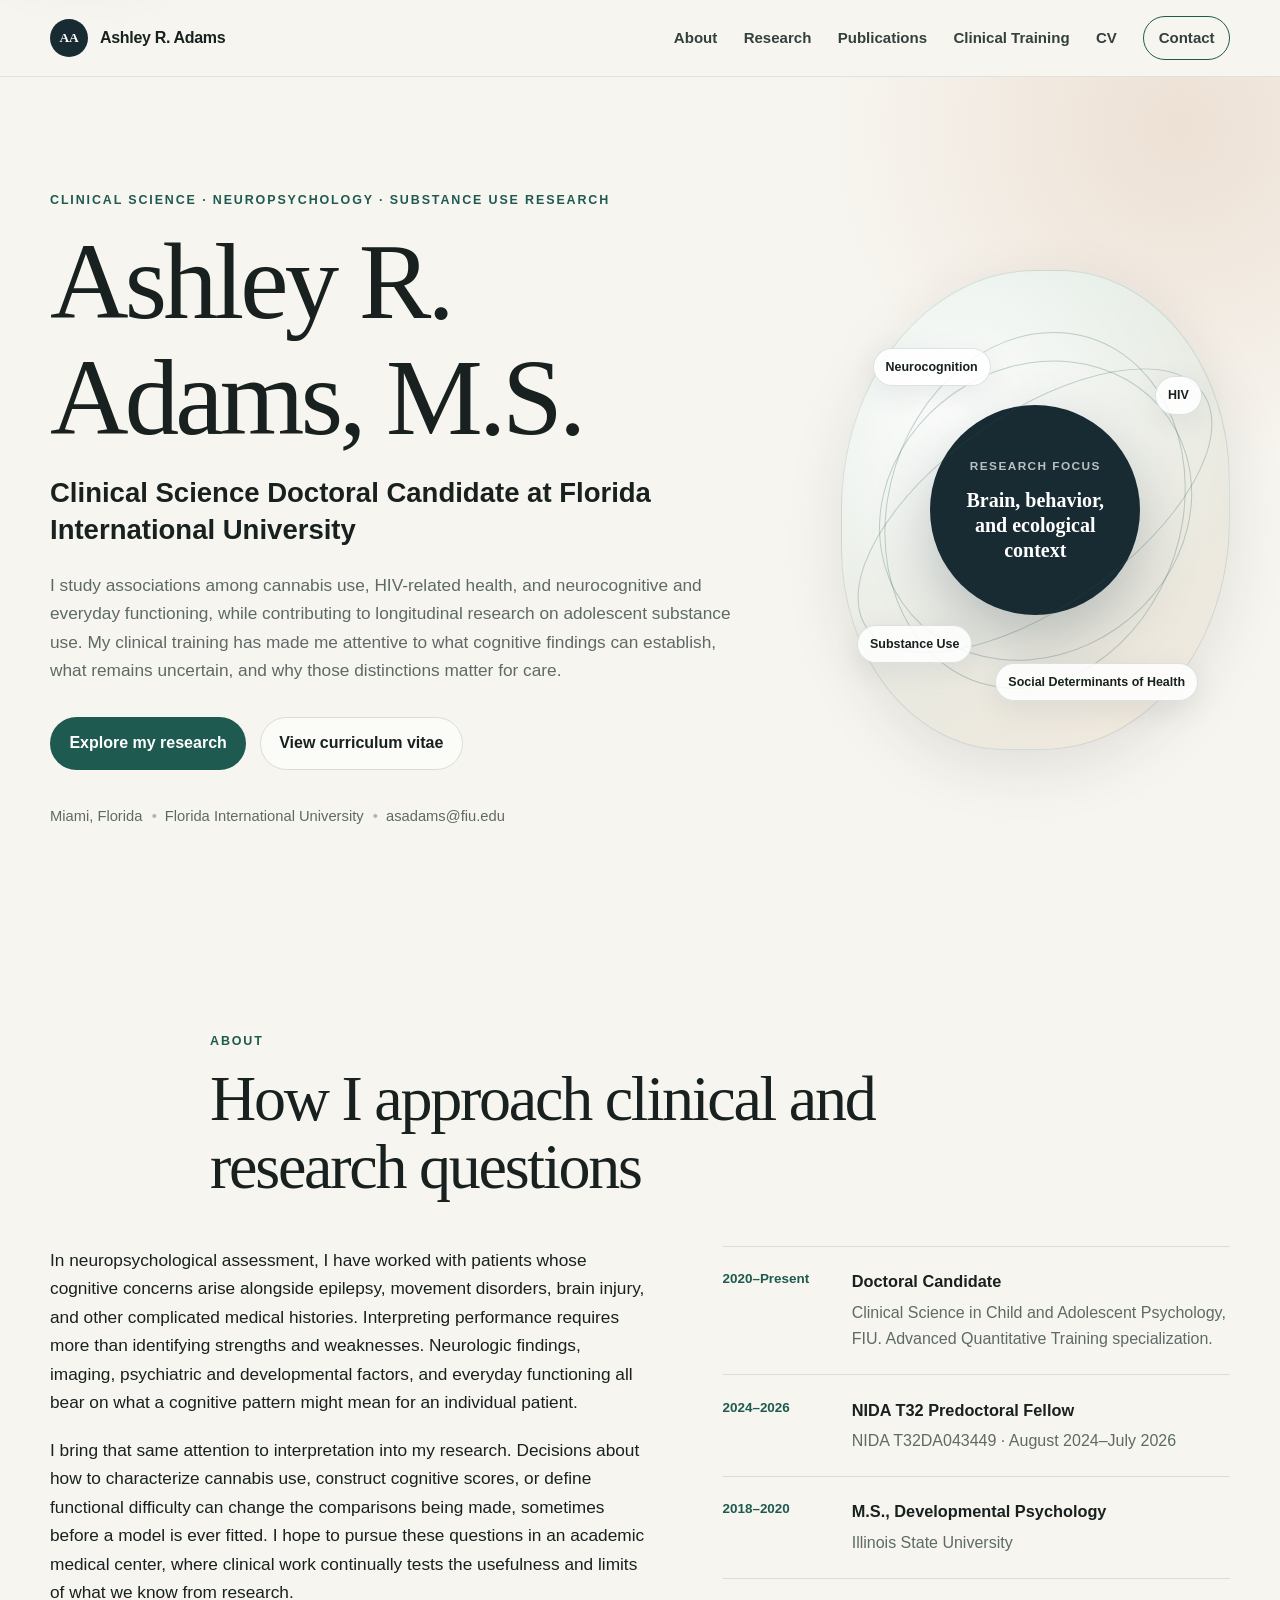
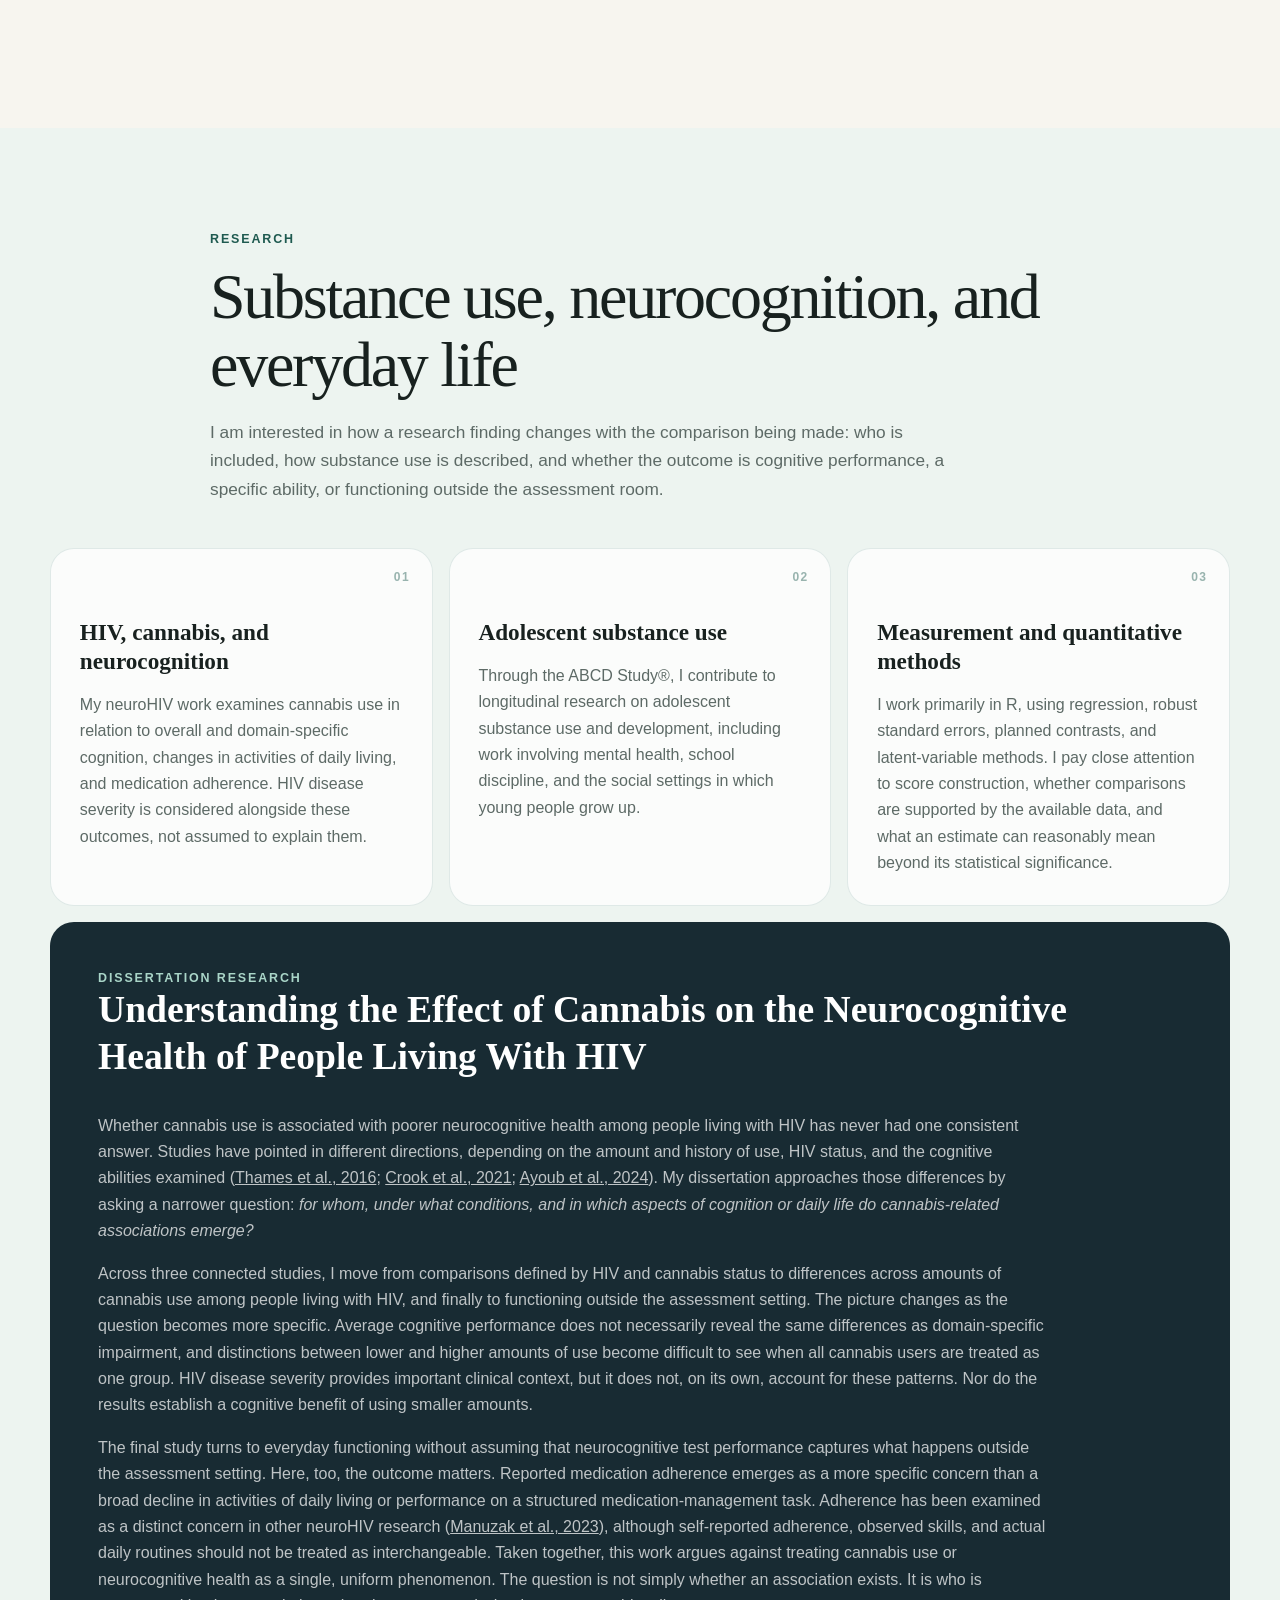
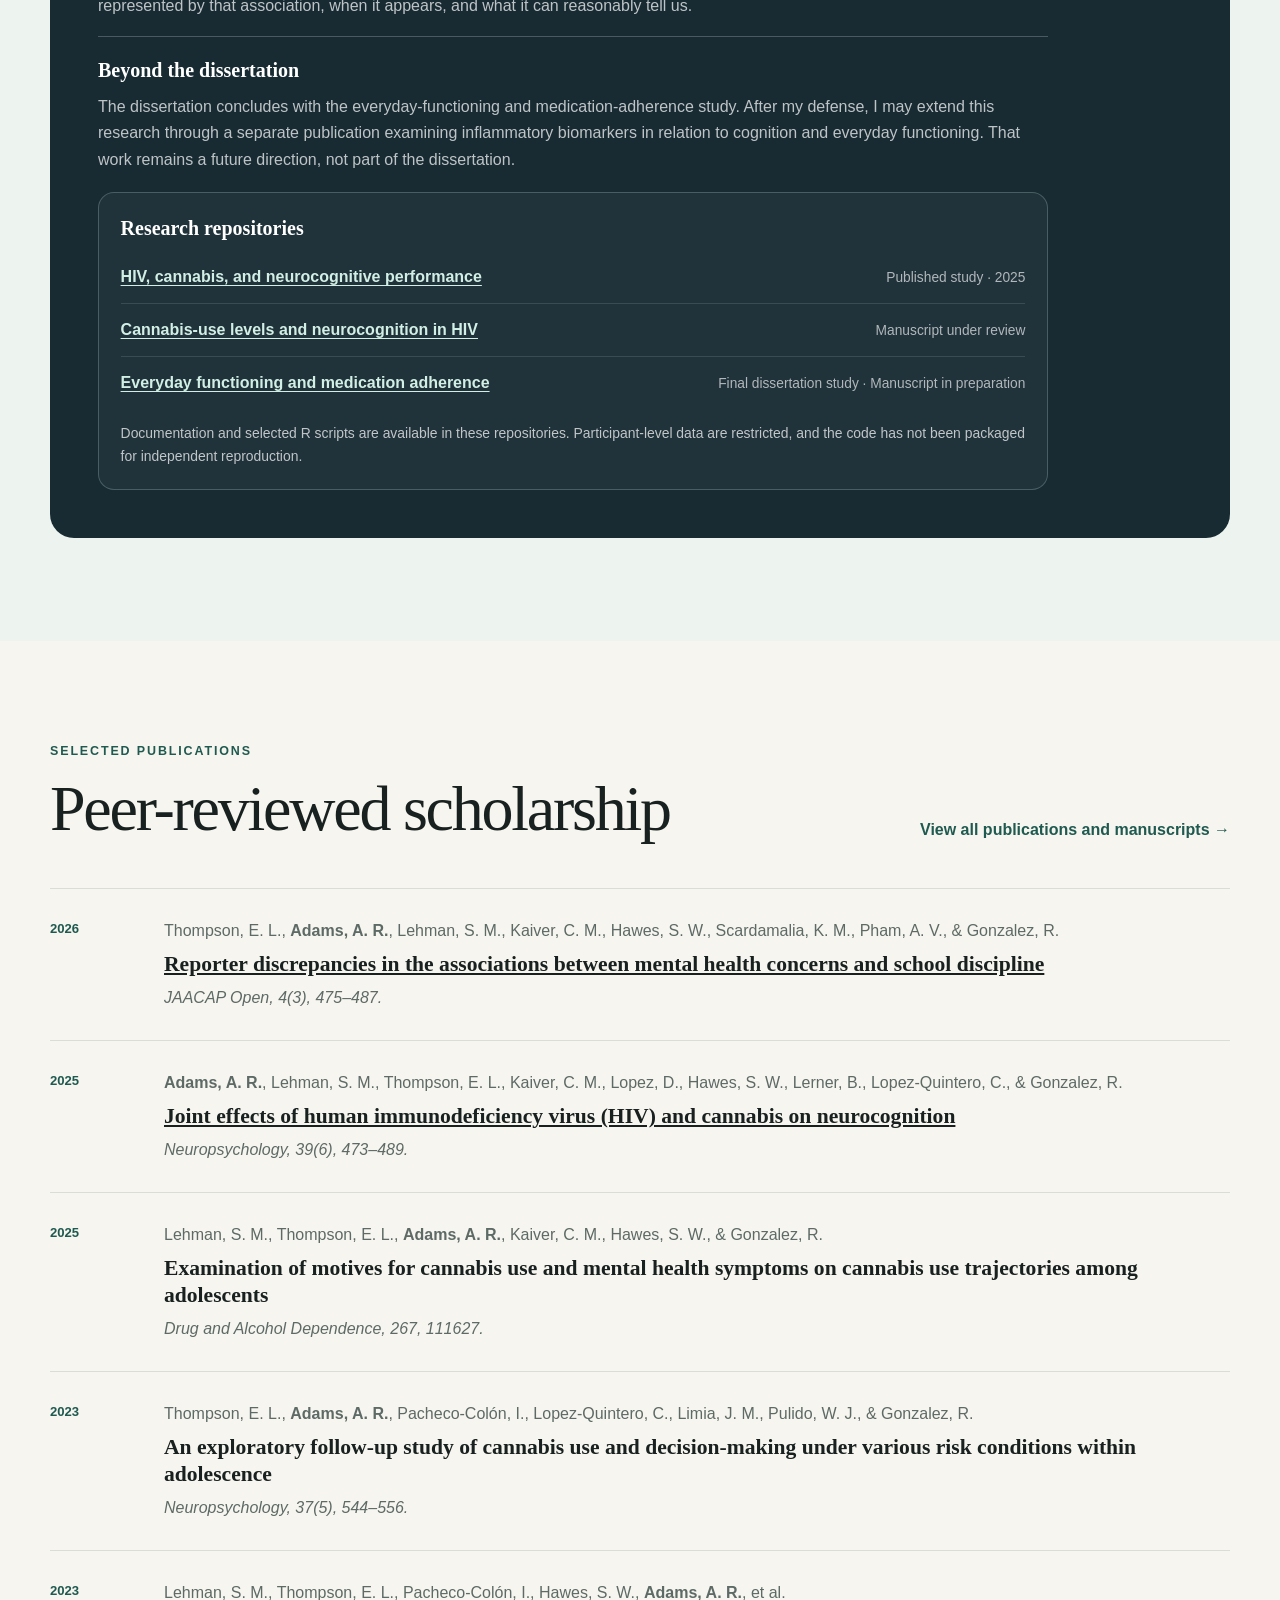
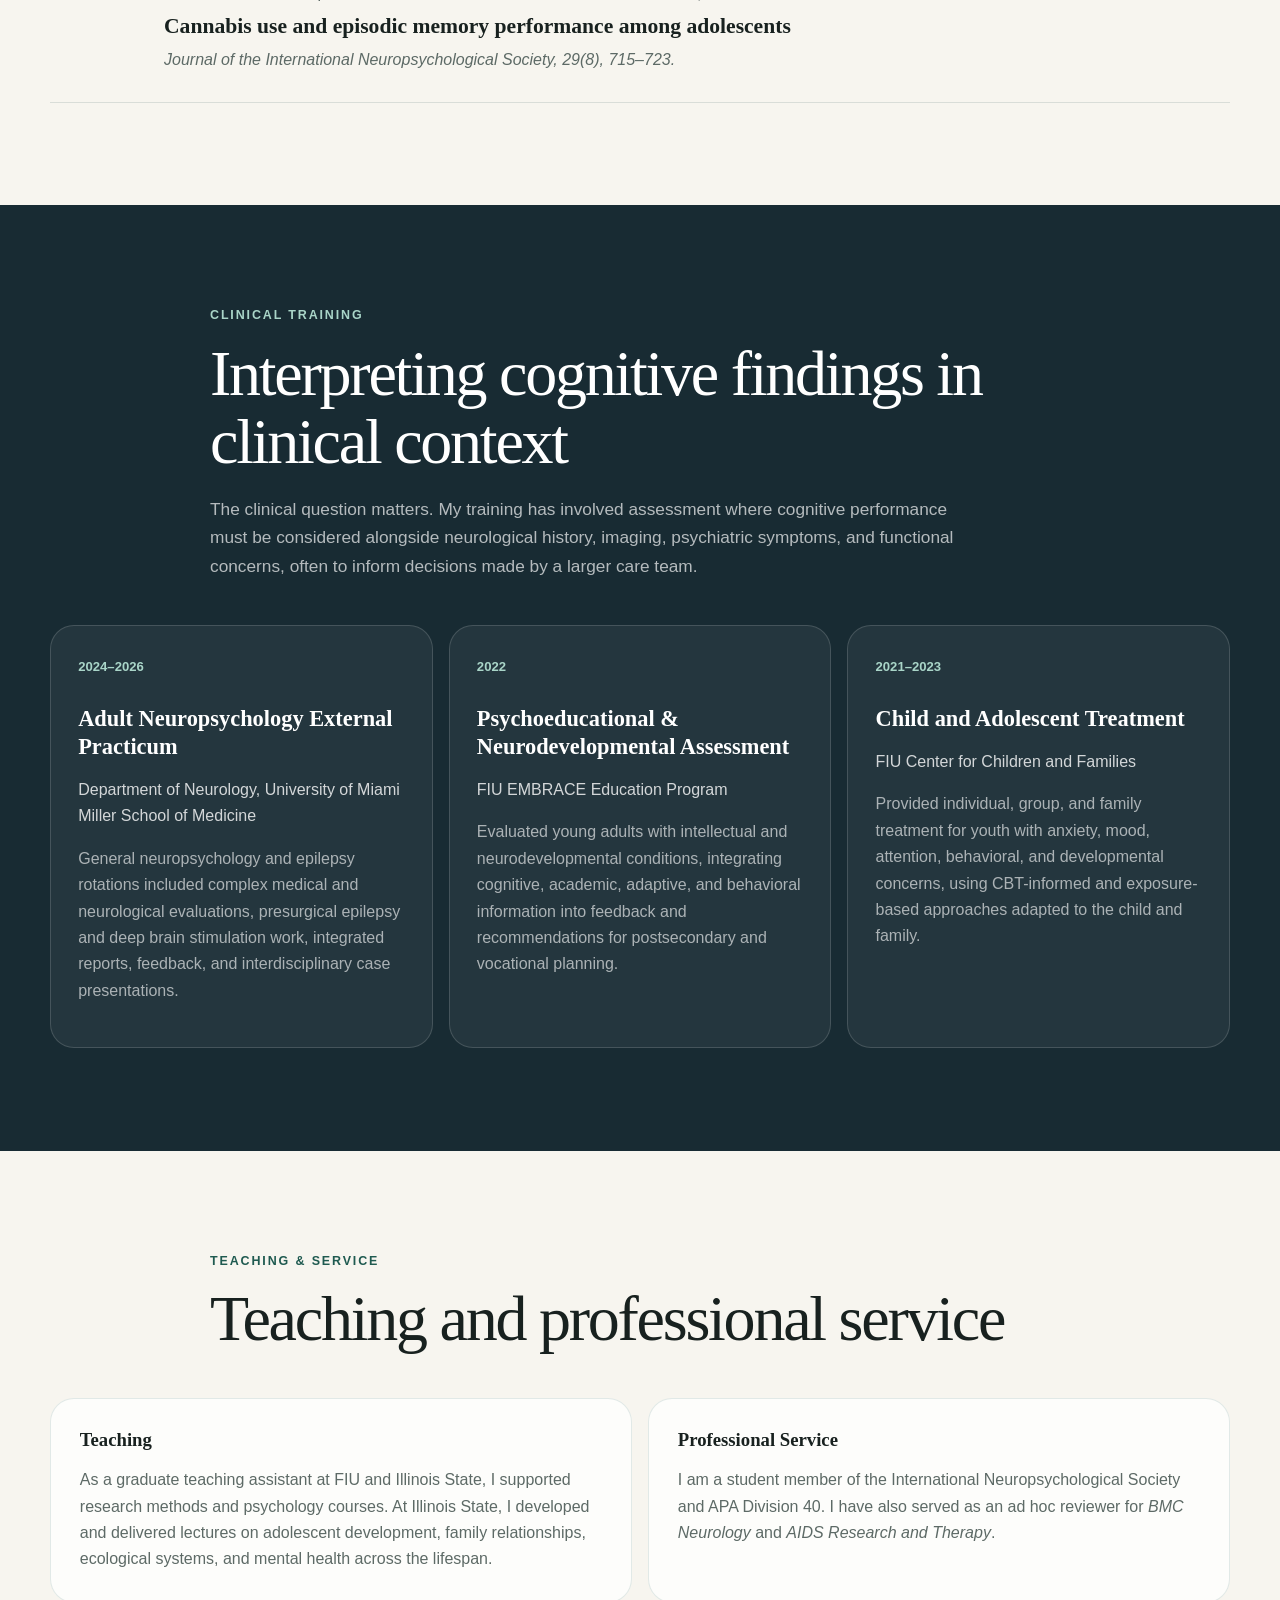
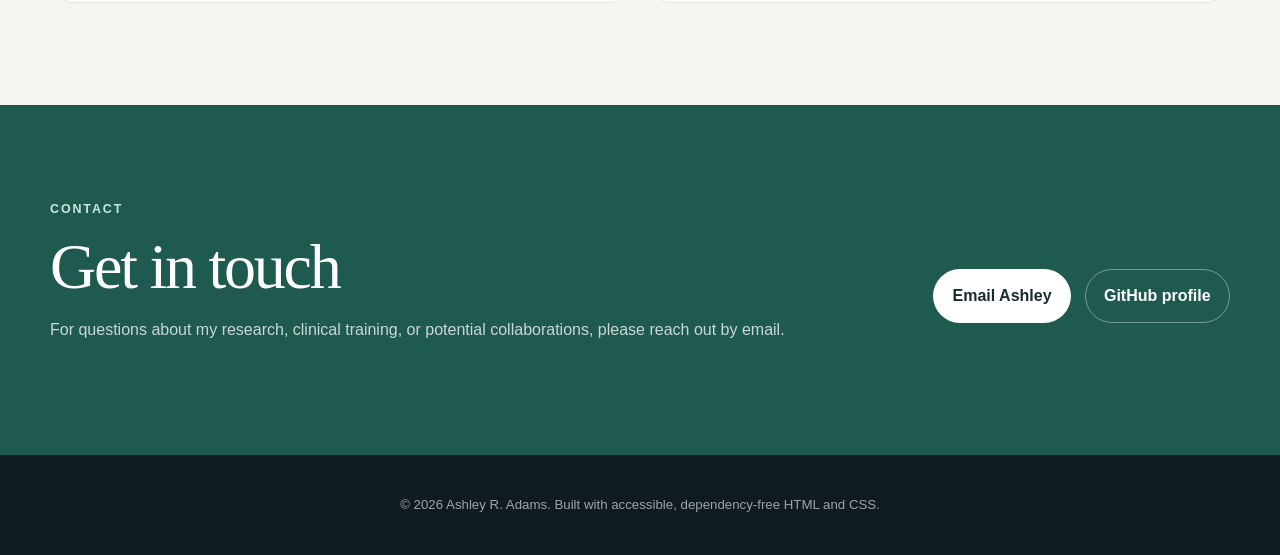
==== commit 8ea65c91: "Avoid implying a direct test of cognition and daily functioning" ====
--- a/index.html
+++ b/index.html
@@ -195,10 +195,11 @@
             a cognitive benefit of using smaller amounts.
           </p>
           <p>
-            The final study asks whether these cognitive associations correspond to difficulties
-            managing everyday life. Here, too, the outcome matters. Reported medication adherence
-            emerges as a more specific concern than a broad decline in activities of daily living
-            or performance on a structured medication-management task. Adherence has been examined
+            The final study turns to everyday functioning without assuming that neurocognitive
+            test performance captures what happens outside the assessment setting. Here, too,
+            the outcome matters. Reported medication adherence emerges as a more specific
+            concern than a broad decline in activities of daily living or performance on a
+            structured medication-management task. Adherence has been examined
             as a distinct concern in other neuroHIV research
             (<a href="https://doi.org/10.1093/ofid/ofac699">Manuzak et al., 2023</a>),
             although self-reported adherence, observed skills, and actual daily routines should not
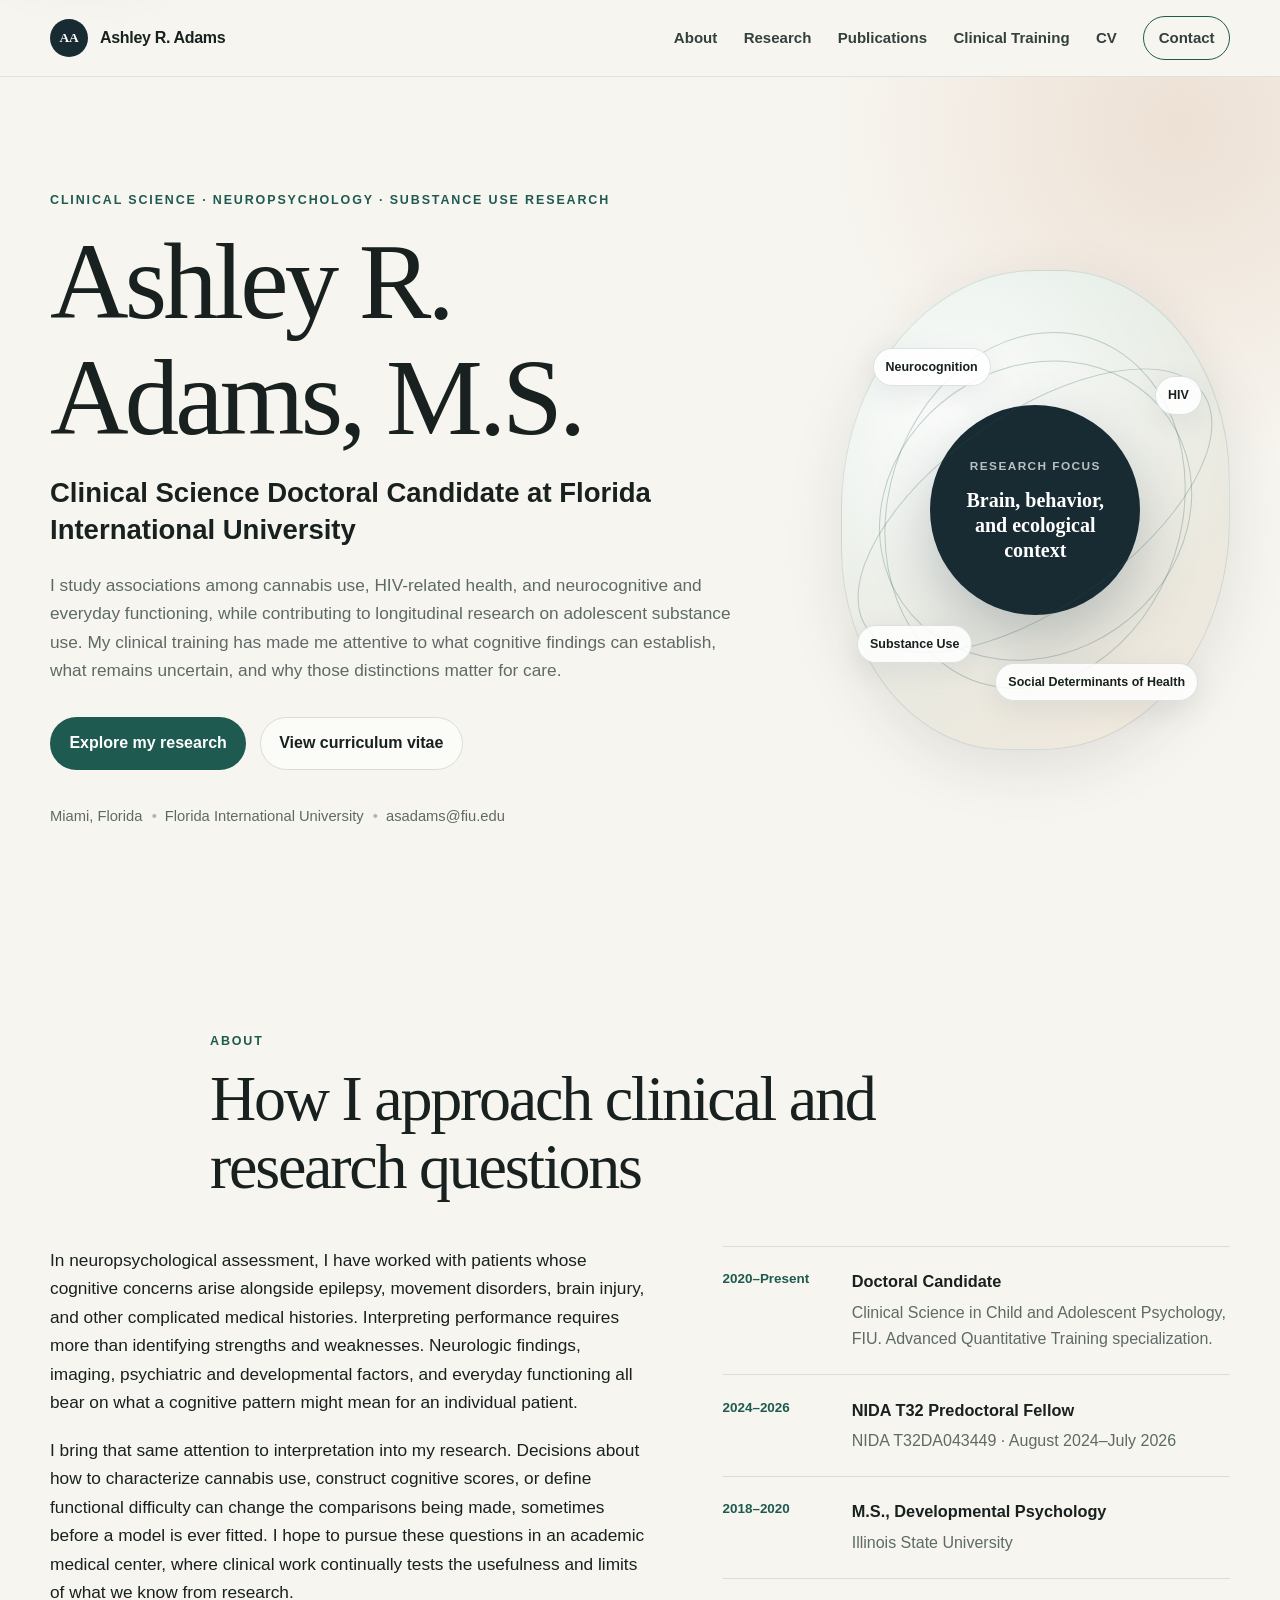
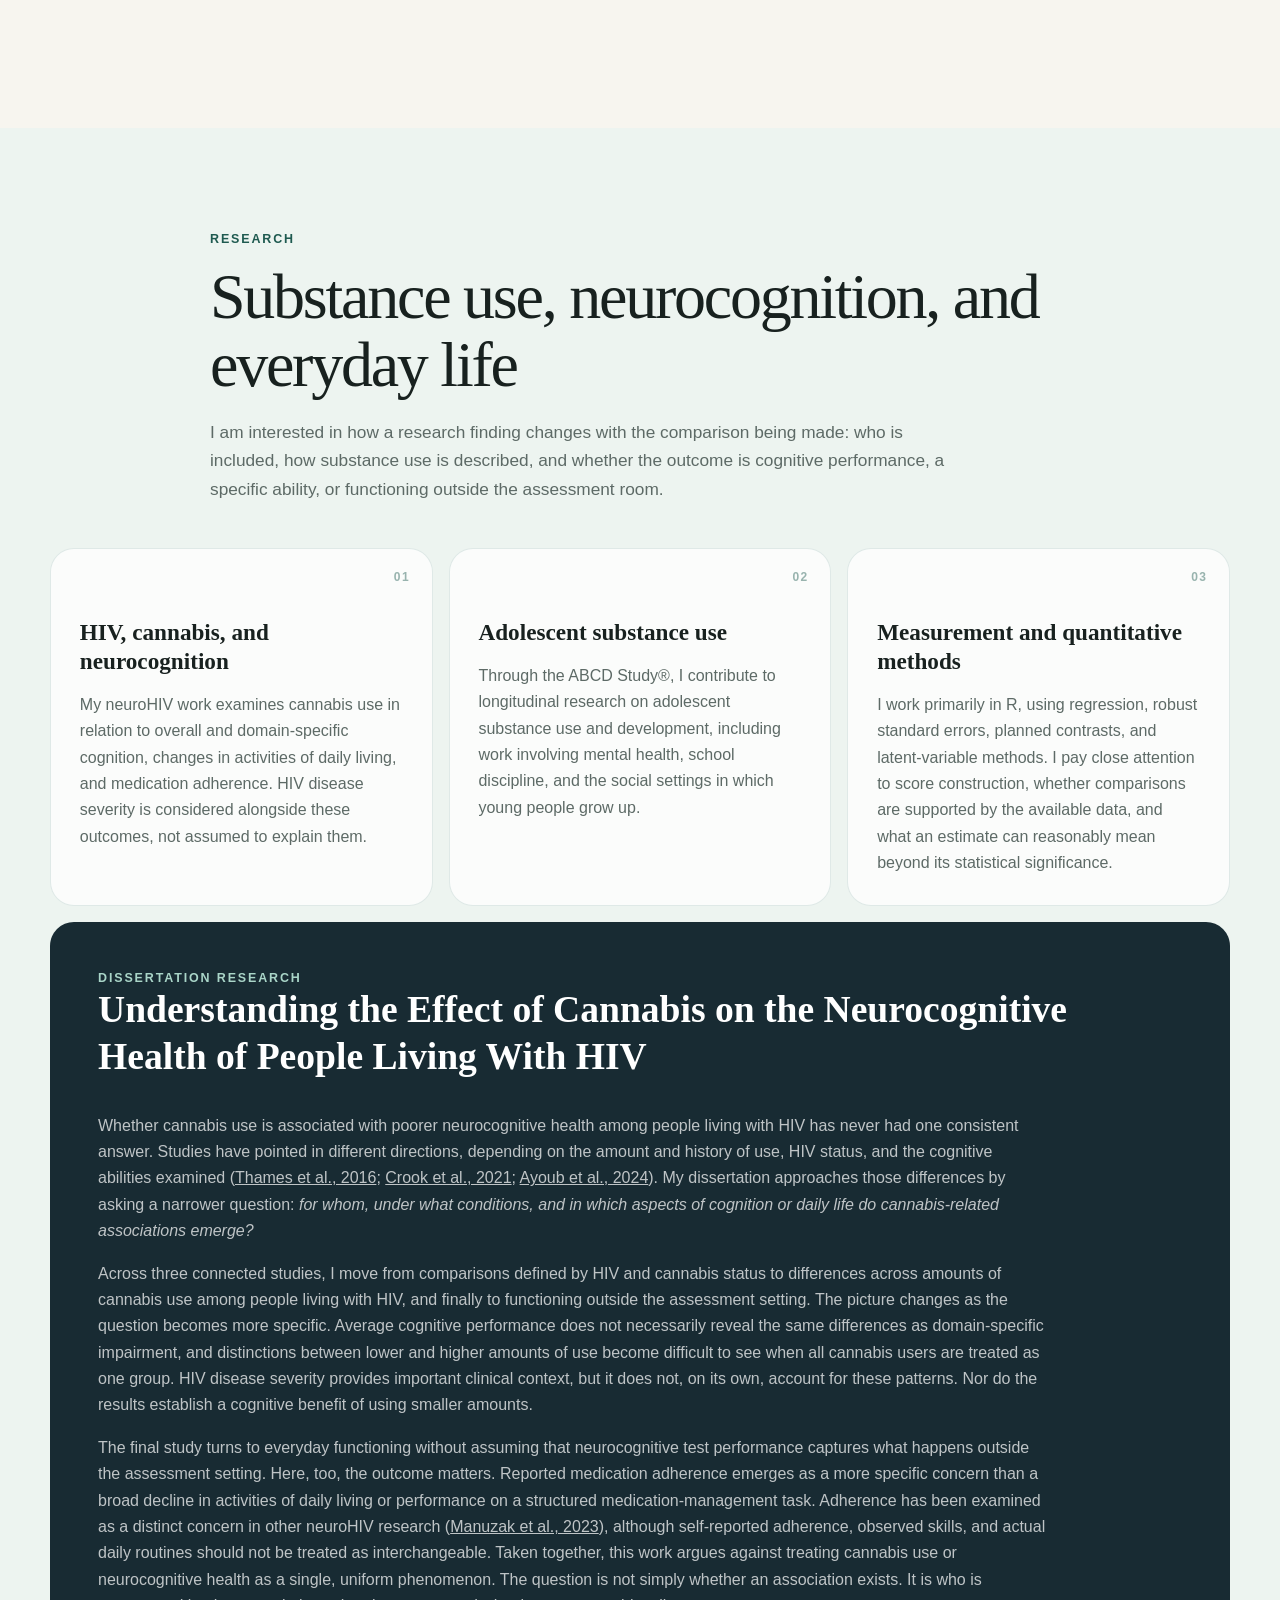
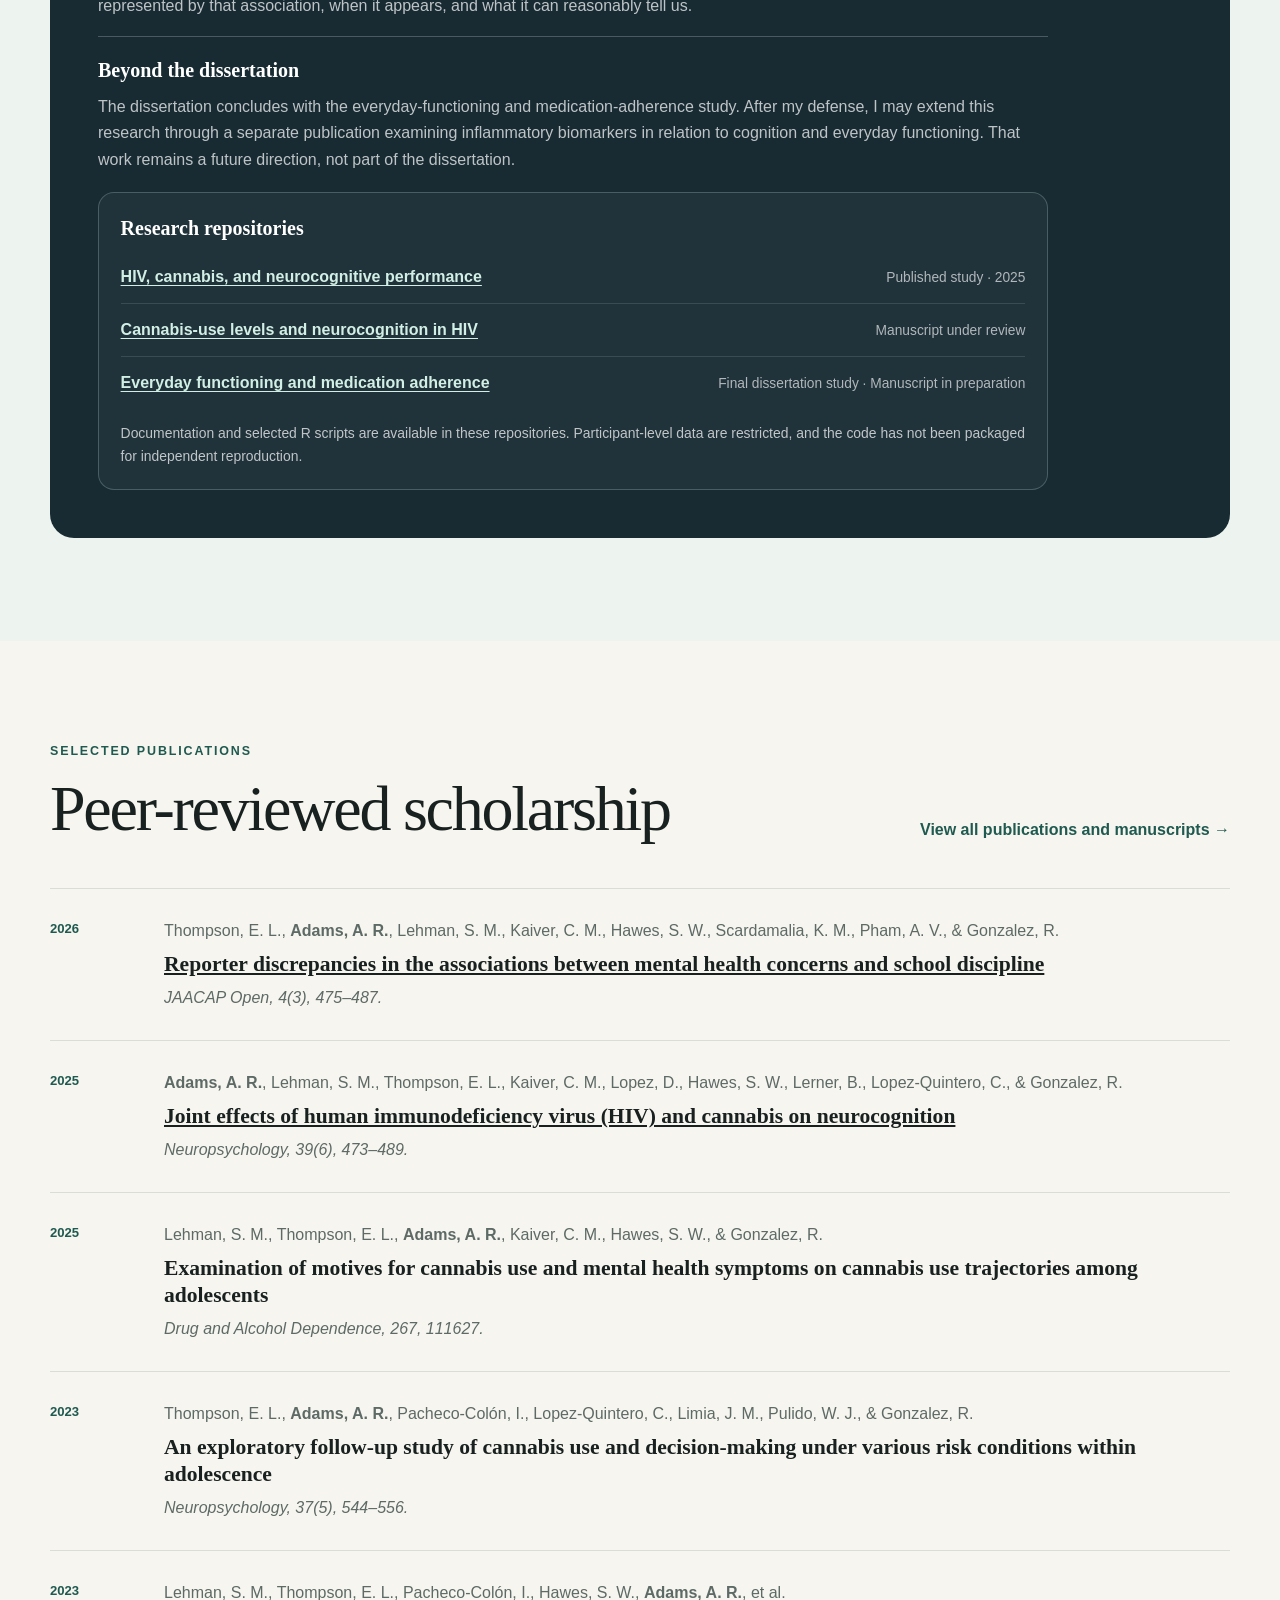
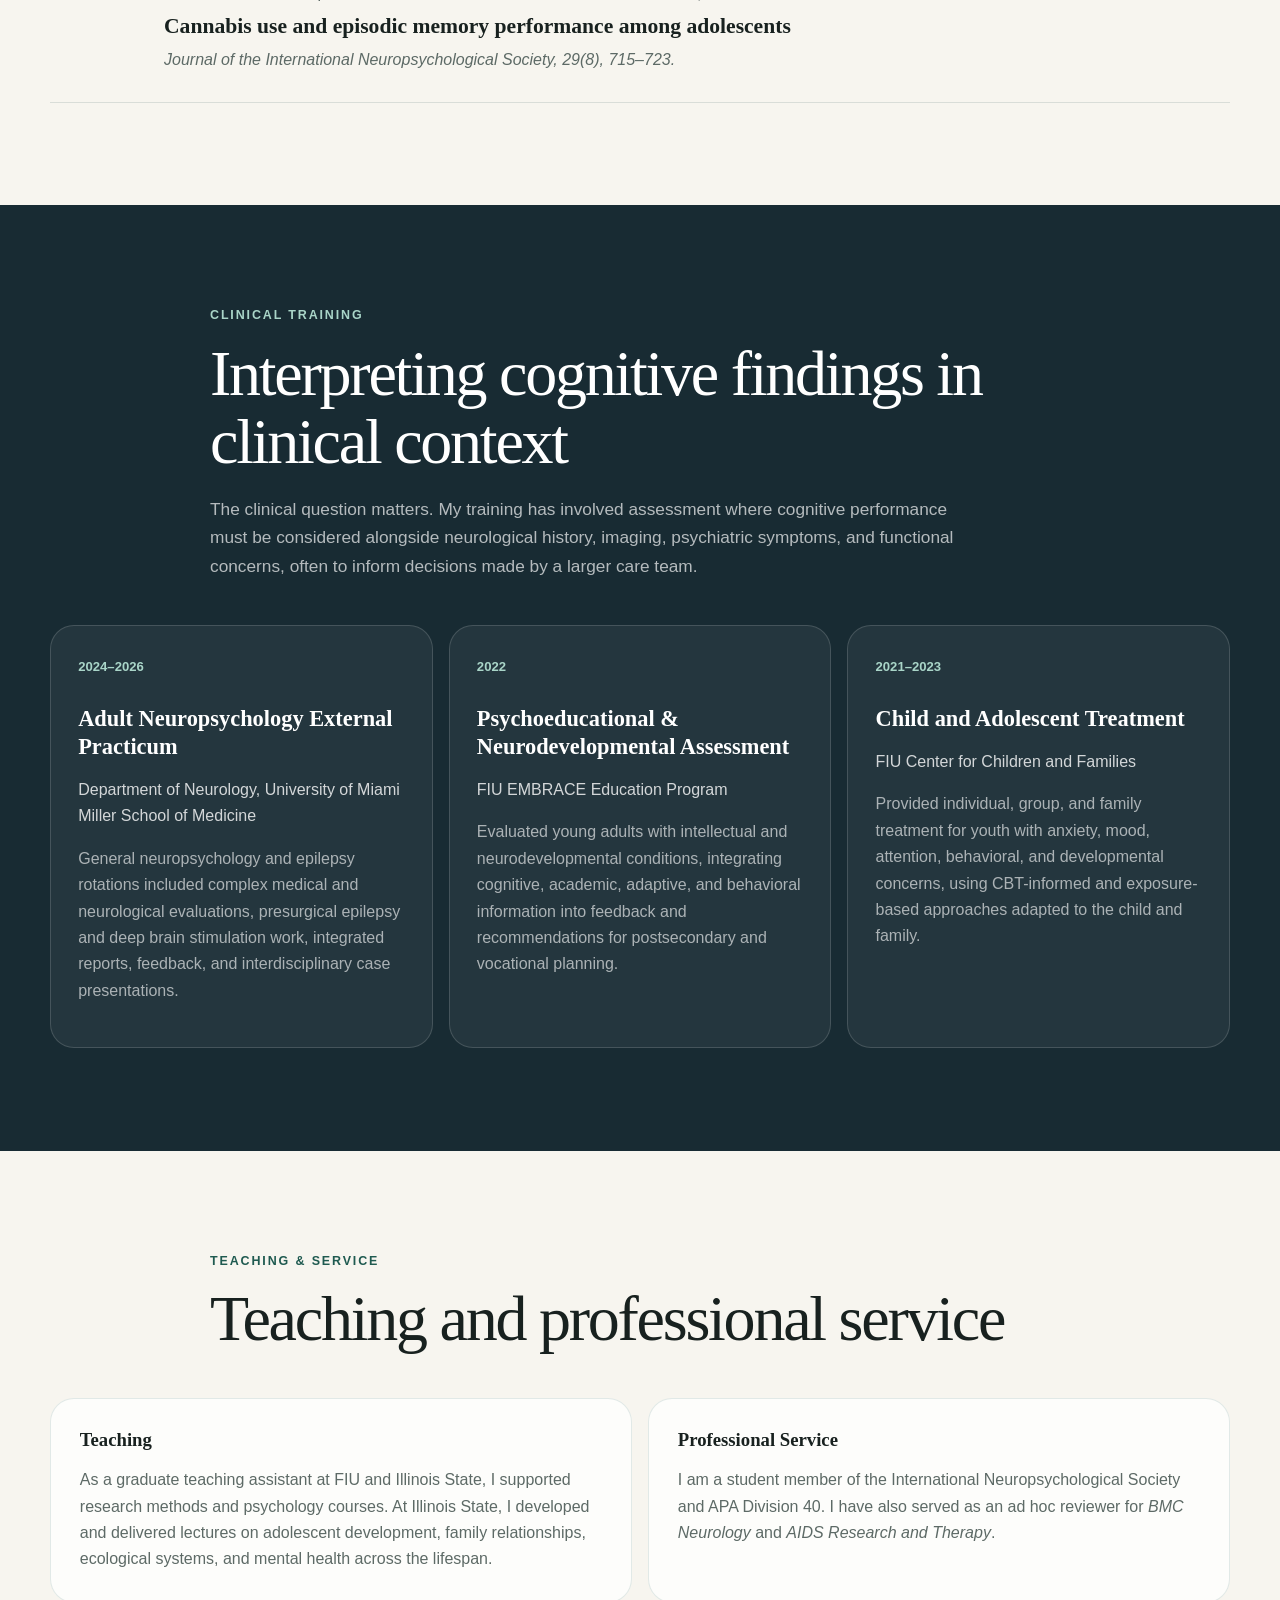
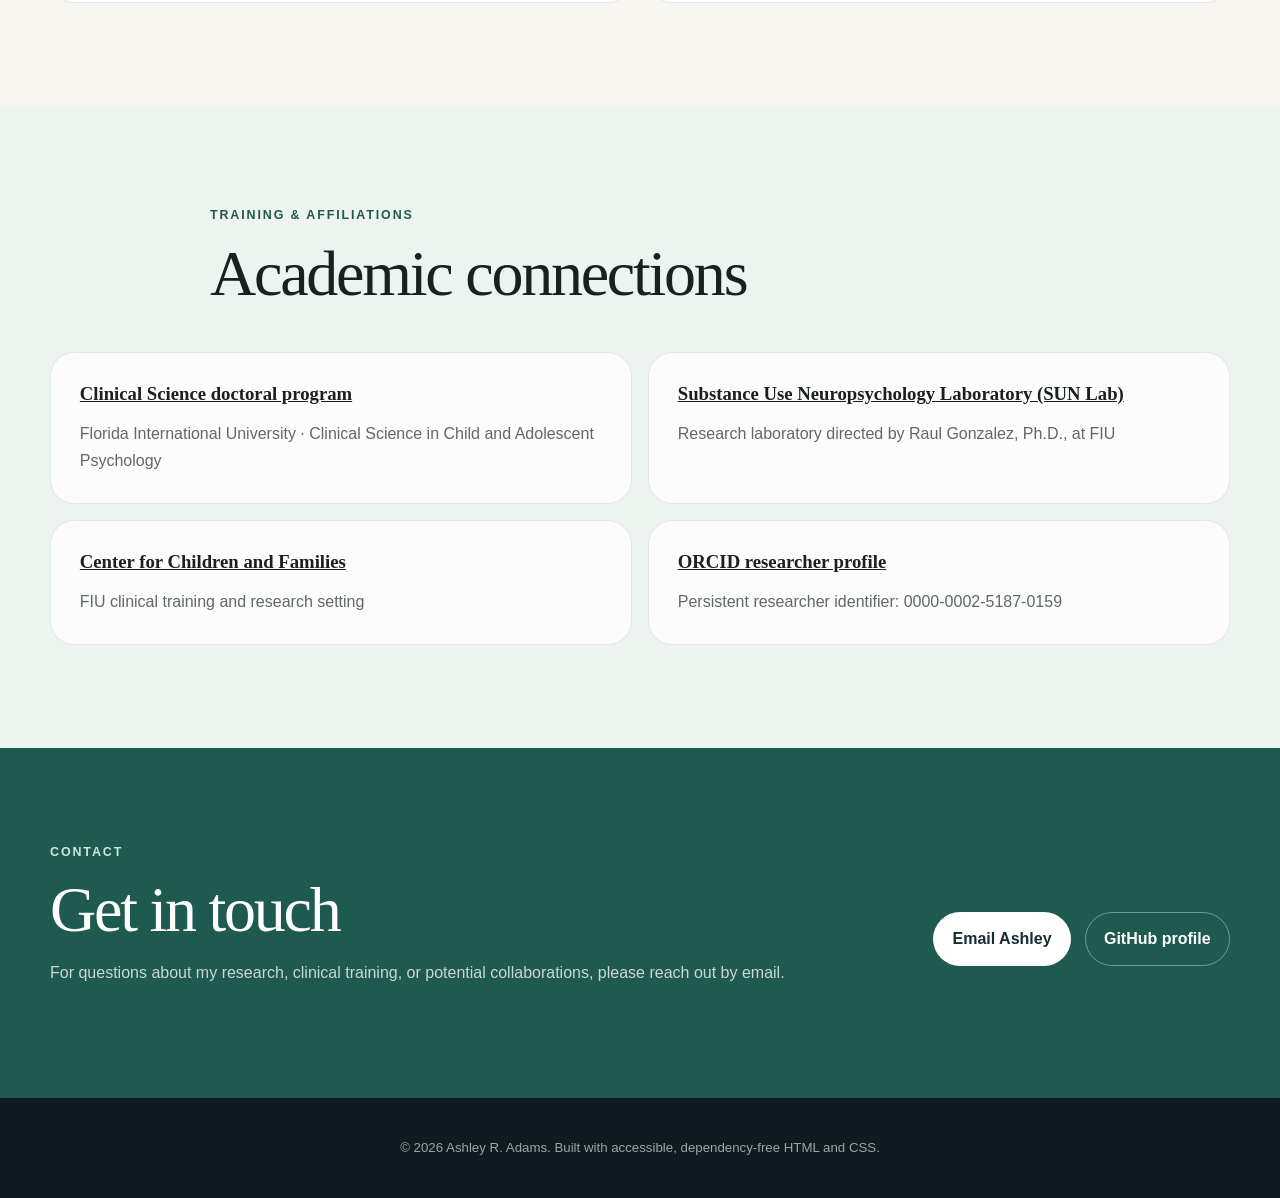
==== commit c7ecb25e: "Link FIU program, SUN Lab, CCF, and ORCID from website" ====
--- a/index.html
+++ b/index.html
@@ -354,6 +354,31 @@
       </div>
     </section>
 
+    <section id="affiliations" class="section section-tint">
+      <div class="section-heading">
+        <p class="eyebrow">Training &amp; affiliations</p>
+        <h2>Academic connections</h2>
+      </div>
+      <div class="card-grid two affiliation-grid">
+        <article class="plain-card">
+          <h3><a href="https://case.fiu.edu/psychology/students/graduate/phd-in-clinical-science-in-child-and-adolescent-psychology/">Clinical Science doctoral program</a></h3>
+          <p>Florida International University · Clinical Science in Child and Adolescent Psychology</p>
+        </article>
+        <article class="plain-card">
+          <h3><a href="https://sunlab.fiu.edu/">Substance Use Neuropsychology Laboratory (SUN Lab)</a></h3>
+          <p>Research laboratory directed by Raul Gonzalez, Ph.D., at FIU</p>
+        </article>
+        <article class="plain-card">
+          <h3><a href="https://ccf.fiu.edu/">Center for Children and Families</a></h3>
+          <p>FIU clinical training and research setting</p>
+        </article>
+        <article class="plain-card">
+          <h3><a href="https://orcid.org/0000-0002-5187-0159">ORCID researcher profile</a></h3>
+          <p>Persistent researcher identifier: 0000-0002-5187-0159</p>
+        </article>
+      </div>
+    </section>
+
     <section id="contact" class="contact-section">
       <div>
         <p class="eyebrow">Contact</p>
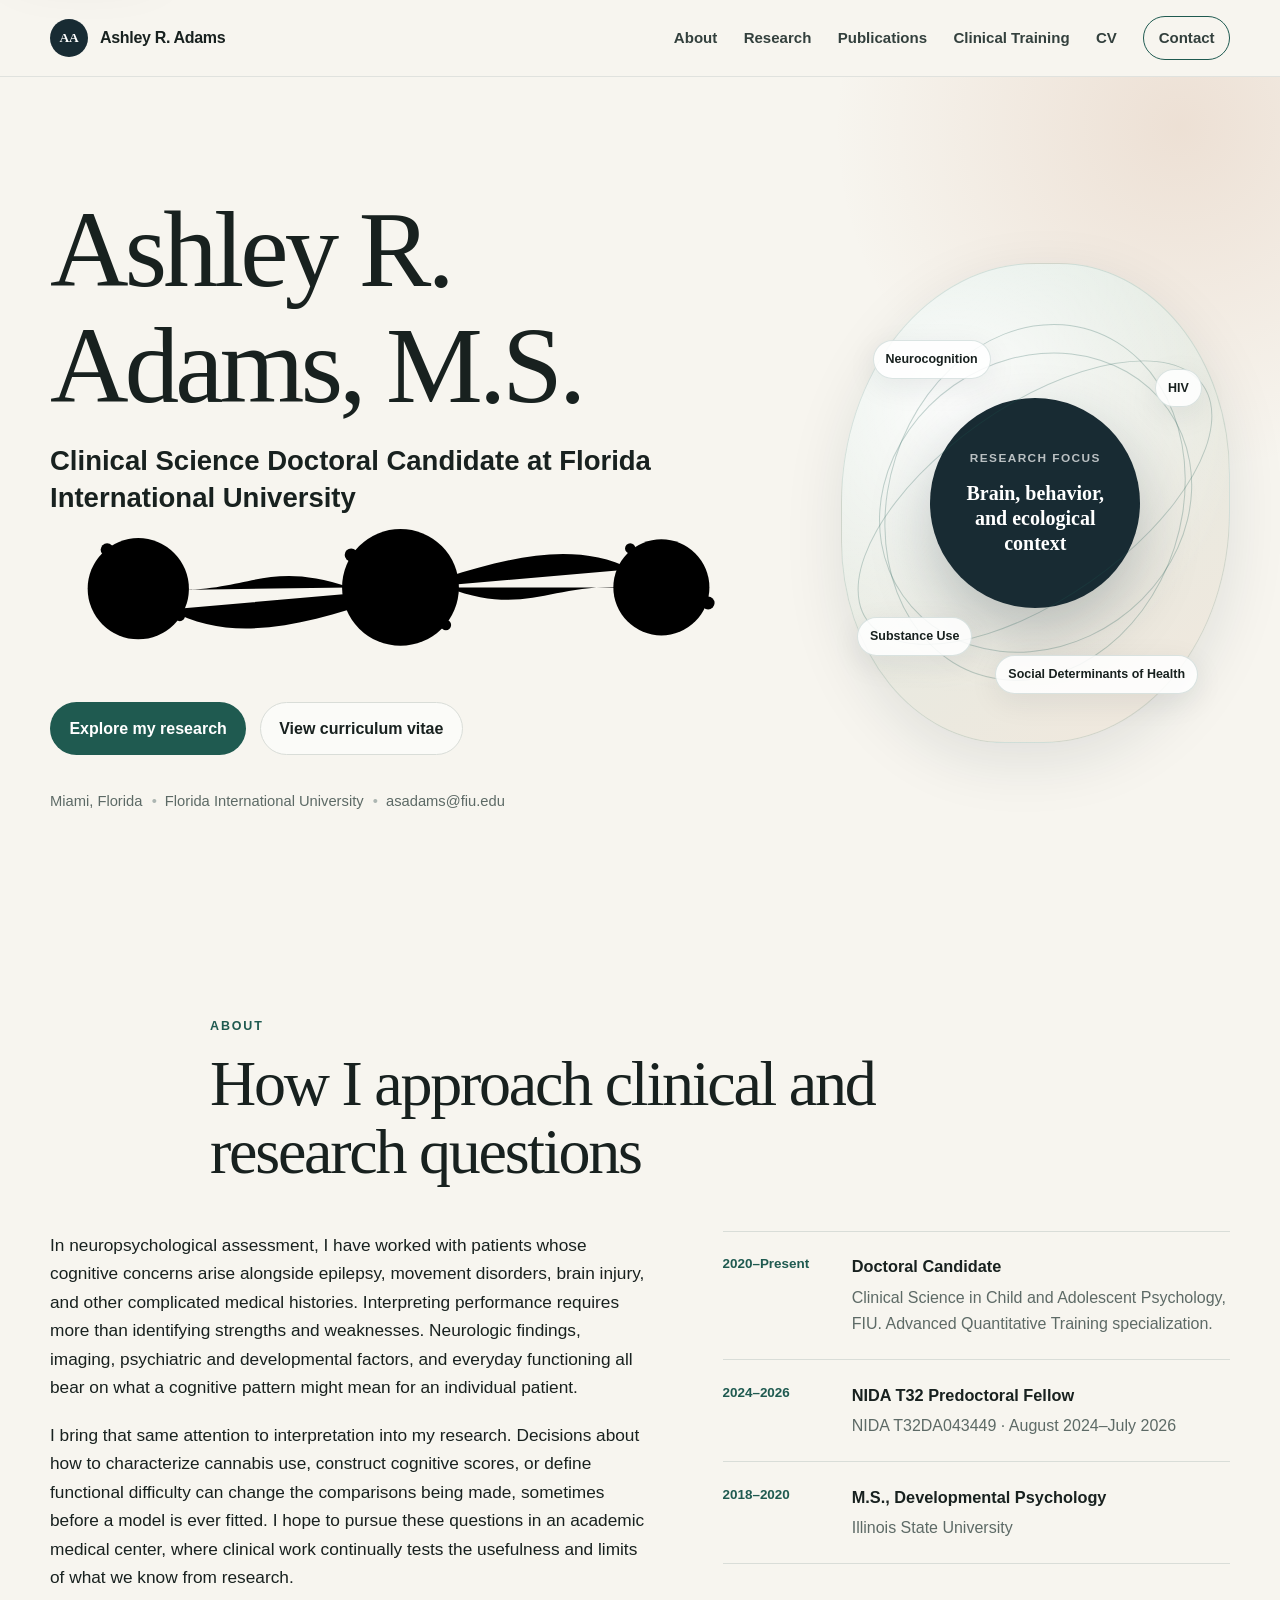
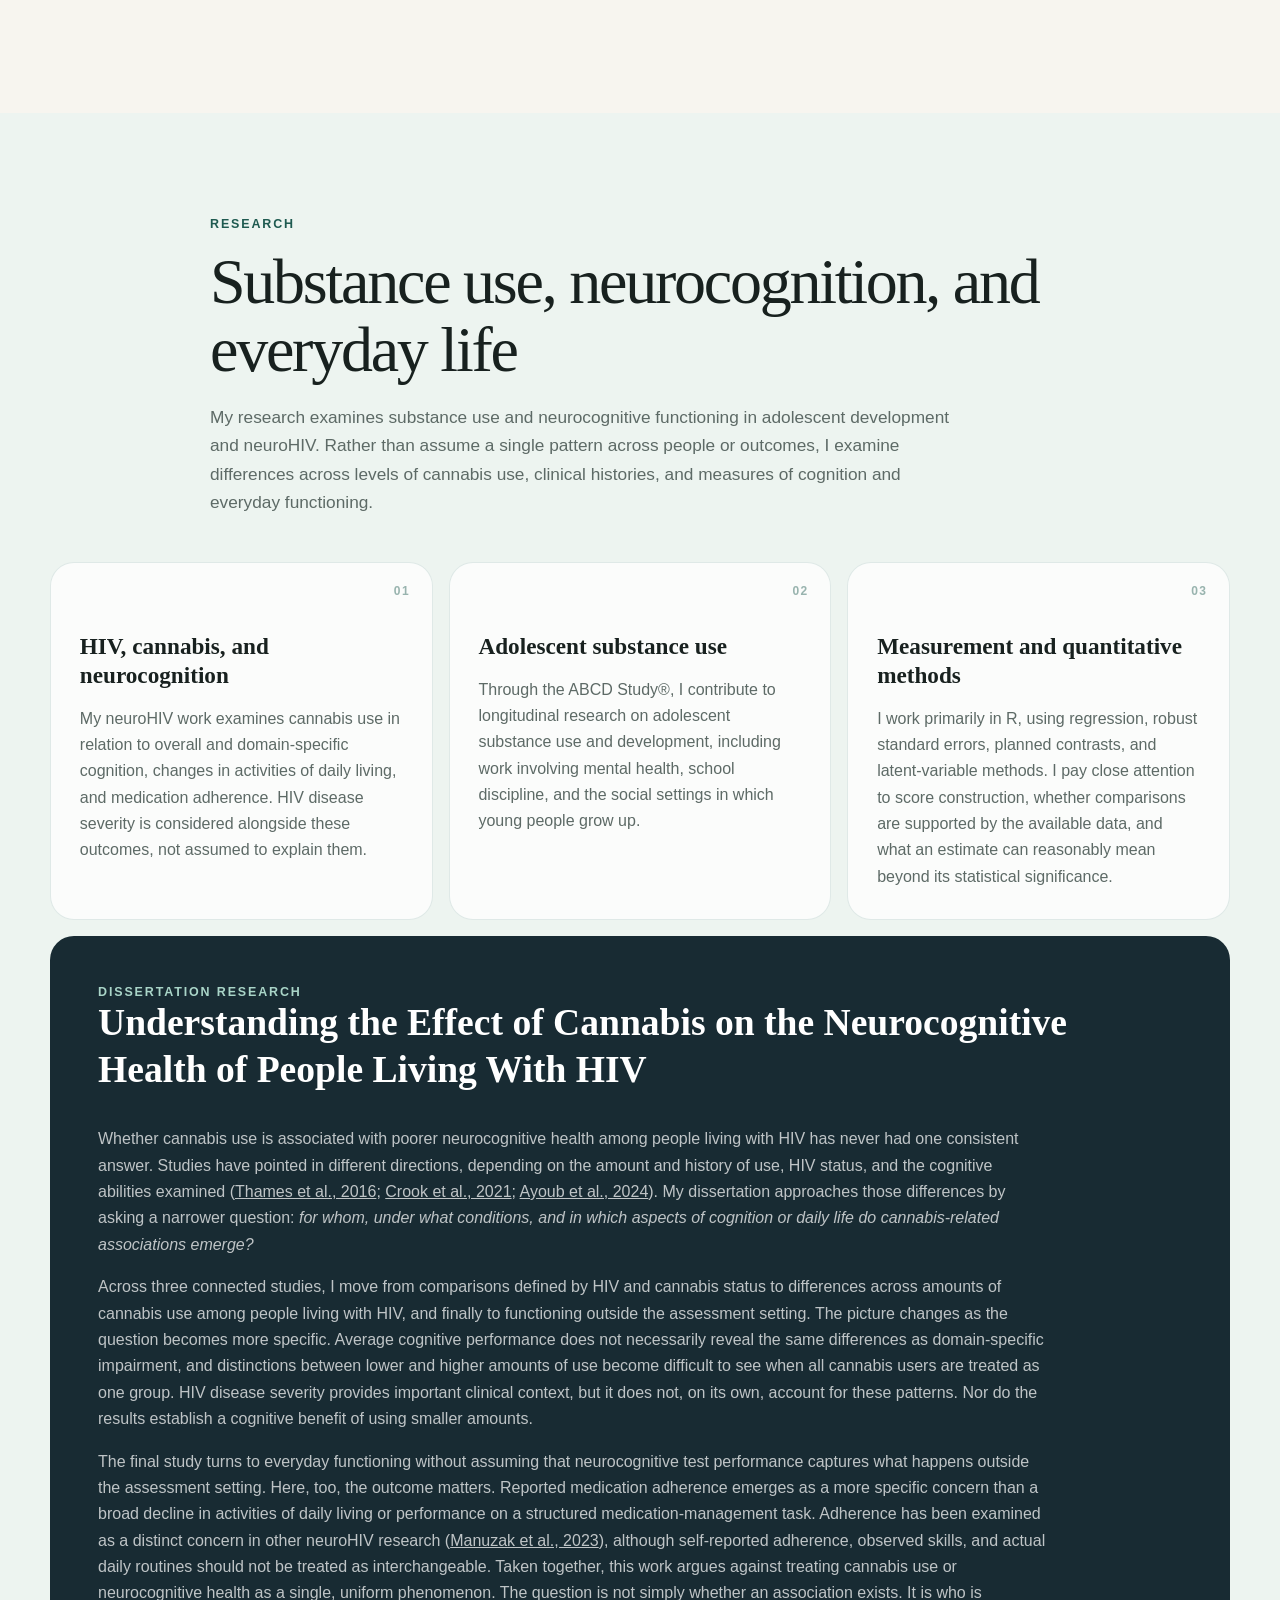
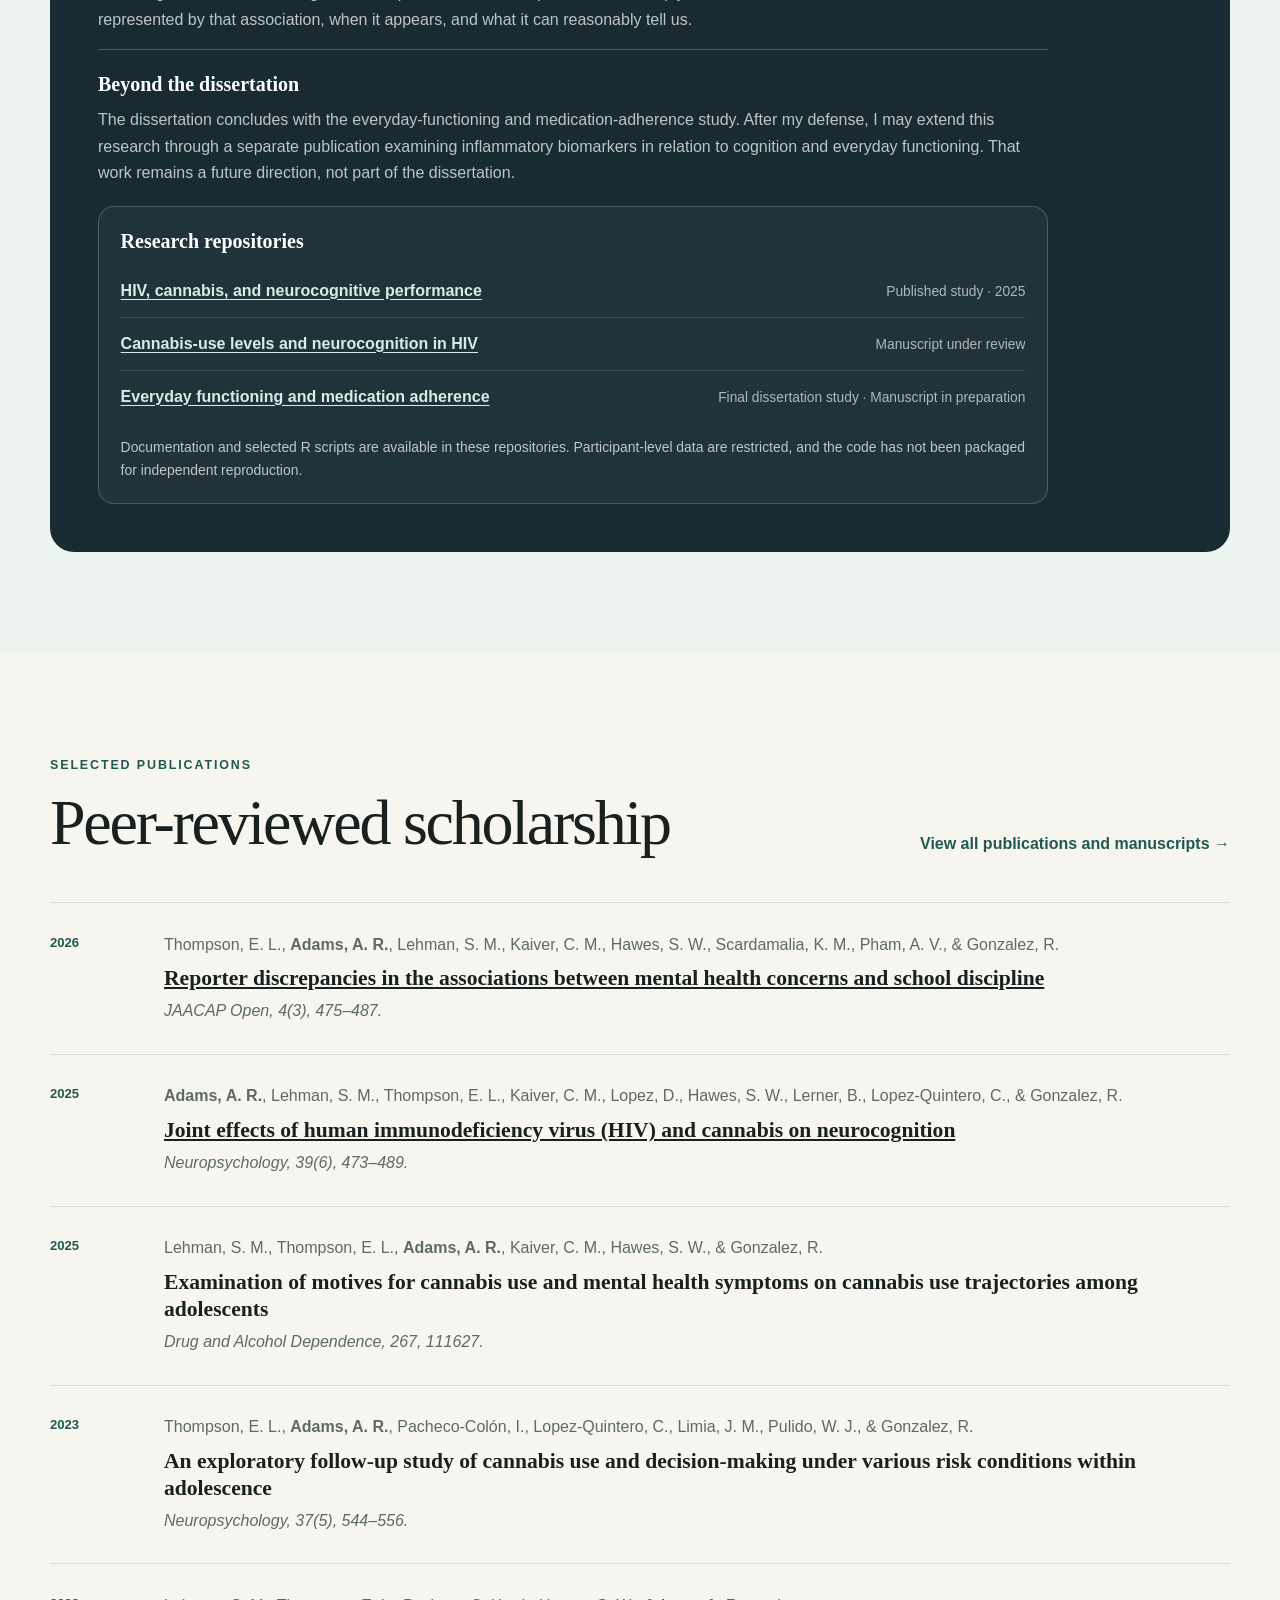
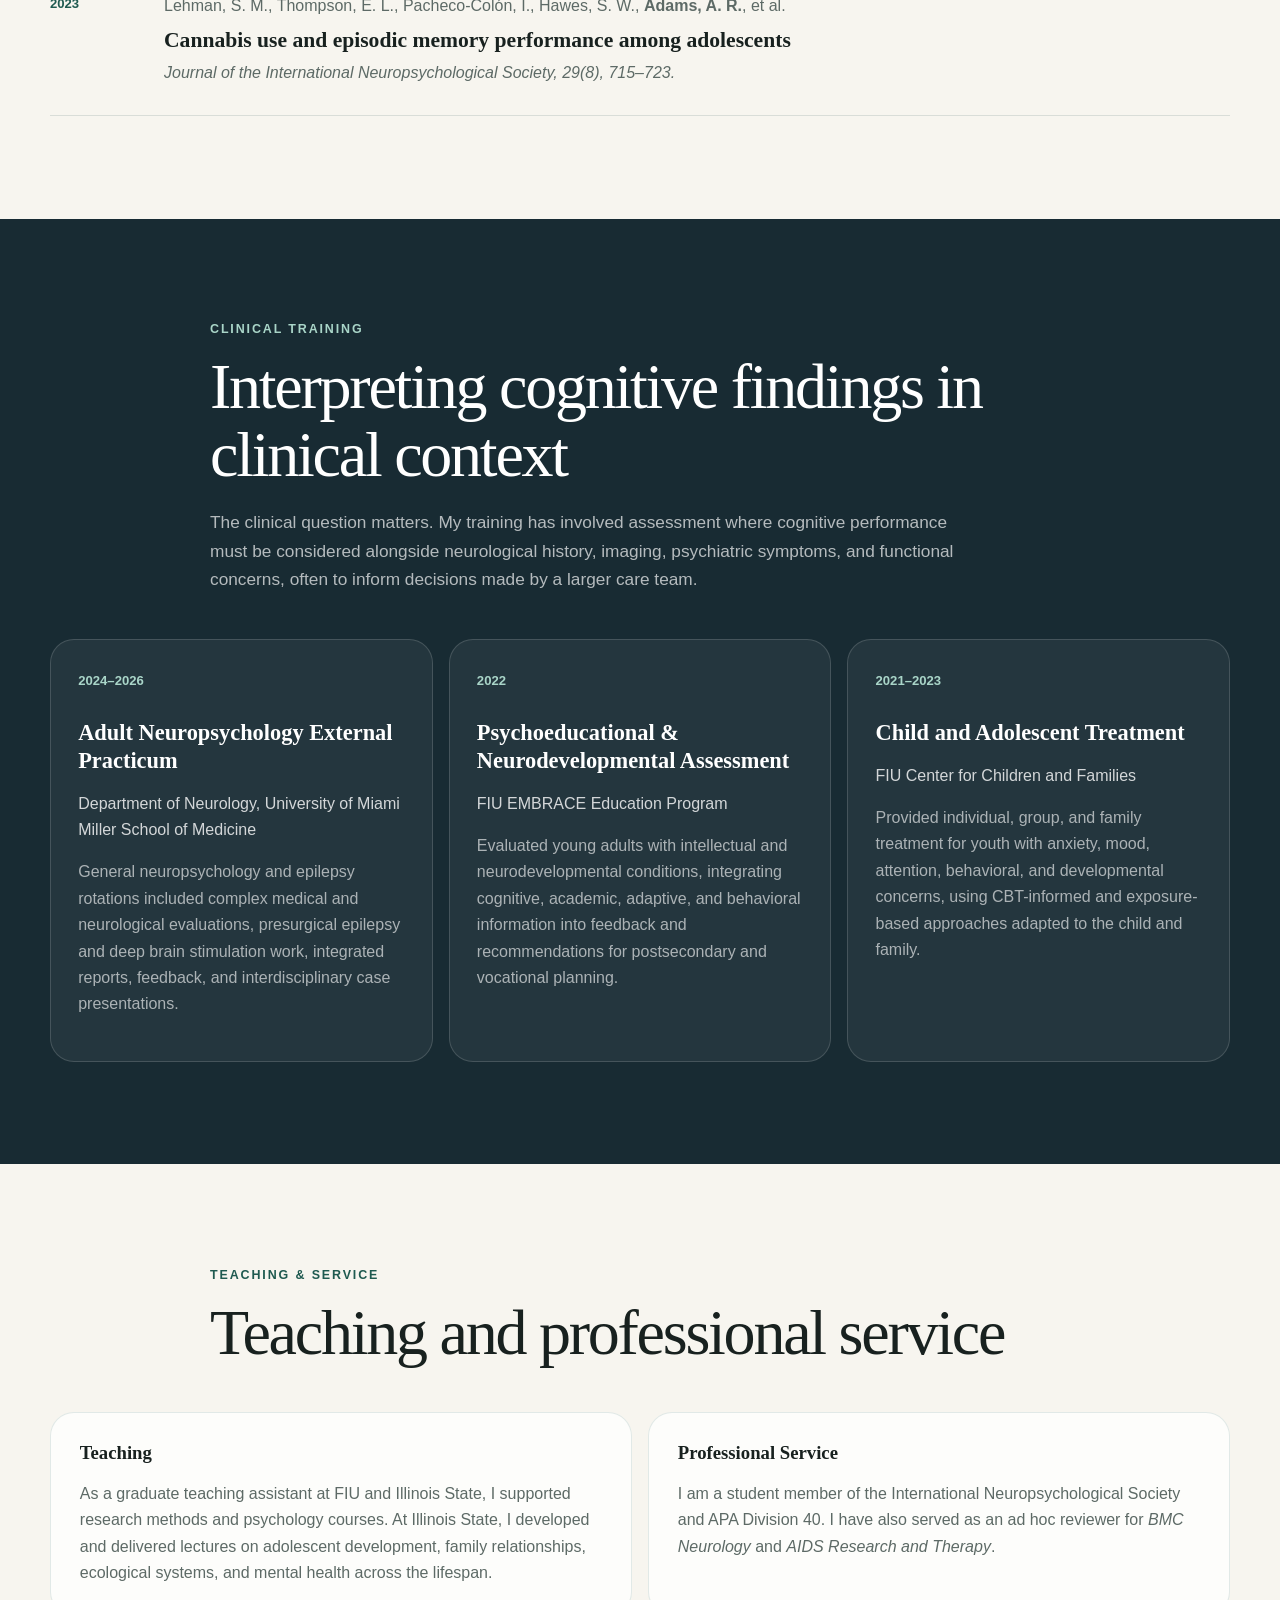
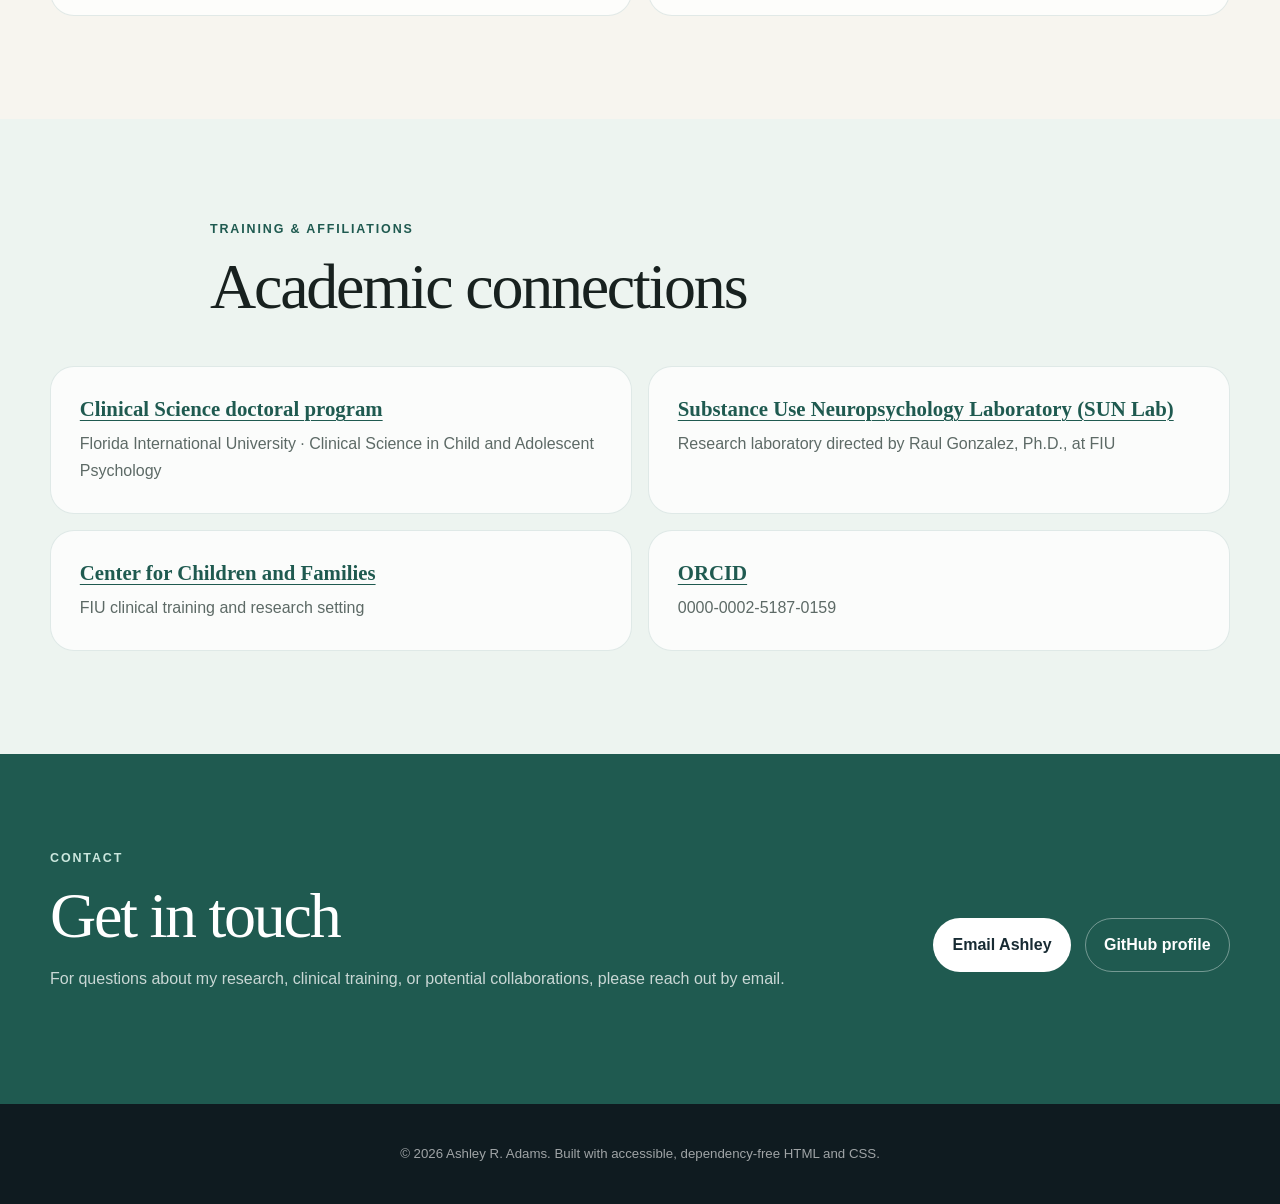
==== commit 5c60c0e3: "Simplify hero, refine research introduction, and clarify ORCID card" ====
--- a/index.html
+++ b/index.html
@@ -40,15 +40,27 @@
     <section id="top" class="hero">
       <div class="hero-grid">
         <div class="hero-copy">
-          <p class="eyebrow">Clinical Science · Neuropsychology · Substance Use Research</p>
           <h1>Ashley R. Adams, M.S.</h1>
           <p class="hero-role">Clinical Science Doctoral Candidate at Florida International University</p>
-          <p class="hero-summary">
-            I study associations among cannabis use, HIV-related health, and neurocognitive
-            and everyday functioning, while contributing to longitudinal research on adolescent
-            substance use. My clinical training has made me attentive to what cognitive findings
-            can establish, what remains uncertain, and why those distinctions matter for care.
-          </p>
+          <div class="hero-motif" role="img" aria-label="Decorative abstract illustration of connected circles; not study data">
+            <svg viewBox="0 0 540 112" xmlns="http://www.w3.org/2000/svg" aria-hidden="true" focusable="false">
+              <path class="motif-connection" d="M98 57 C155 57 169 34 231 55" />
+              <path class="motif-connection" d="M306 55 C366 78 385 52 442 55" />
+              <path class="motif-connection light" d="M92 72 C195 131 345 -11 448 41" />
+              <circle class="motif-ring" cx="68" cy="56" r="39" />
+              <circle class="motif-ring" cx="270" cy="55" r="45" />
+              <circle class="motif-ring" cx="471" cy="55" r="37" />
+              <circle class="motif-dot accent" cx="68" cy="56" r="10" />
+              <circle class="motif-dot navy" cx="270" cy="55" r="12" />
+              <circle class="motif-dot warm" cx="471" cy="55" r="10" />
+              <circle class="motif-dot small" cx="44" cy="26" r="5" />
+              <circle class="motif-dot small" cx="100" cy="77" r="4" />
+              <circle class="motif-dot small" cx="232" cy="30" r="5" />
+              <circle class="motif-dot small" cx="305" cy="84" r="4" />
+              <circle class="motif-dot small" cx="447" cy="25" r="4" />
+              <circle class="motif-dot small" cx="507" cy="67" r="5" />
+            </svg>
+          </div>
           <div class="hero-actions">
             <a class="button primary" href="#research">Explore my research</a>
             <a class="button secondary" href="cv.html">View curriculum vitae</a>
@@ -129,9 +141,10 @@
         <p class="eyebrow">Research</p>
         <h2>Substance use, neurocognition, and everyday life</h2>
         <p class="section-intro">
-          I am interested in how a research finding changes with the comparison being made:
-          who is included, how substance use is described, and whether the outcome is cognitive
-          performance, a specific ability, or functioning outside the assessment room.
+          My research examines substance use and neurocognitive functioning in adolescent
+          development and neuroHIV. Rather than assume a single pattern across people or
+          outcomes, I examine differences across levels of cannabis use, clinical histories,
+          and measures of cognition and everyday functioning.
         </p>
       </div>
 
@@ -373,8 +386,8 @@
           <p>FIU clinical training and research setting</p>
         </article>
         <article class="plain-card">
-          <h3><a href="https://orcid.org/0000-0002-5187-0159">ORCID researcher profile</a></h3>
-          <p>Persistent researcher identifier: 0000-0002-5187-0159</p>
+          <h3><a href="https://orcid.org/0000-0002-5187-0159">ORCID</a></h3>
+          <p>0000-0002-5187-0159</p>
         </article>
       </div>
     </section>
--- a/styles.css
+++ b/styles.css
@@ -744,3 +744,9 @@
 .dissertation-repos a { color: #d2efe5; font-weight: 650; text-underline-offset: .17em; }
 .dissertation-repos li span { color: rgba(255,255,255,.65); font-size: .86rem; }
 .project-feature .repo-note { margin-top: .8rem; font-size: .87rem; }
+
+/* Academic affiliations */
+.affiliation-grid .plain-card h3 { margin: 0; font-size: 1.3rem; }
+.affiliation-grid .plain-card h3 a { color: var(--accent); text-decoration: underline; text-decoration-thickness: 1px; text-underline-offset: .2em; }
+.affiliation-grid .plain-card h3 a:hover, .affiliation-grid .plain-card h3 a:focus-visible { color: var(--navy); }
+.affiliation-grid .plain-card p { margin-top: .6rem; }
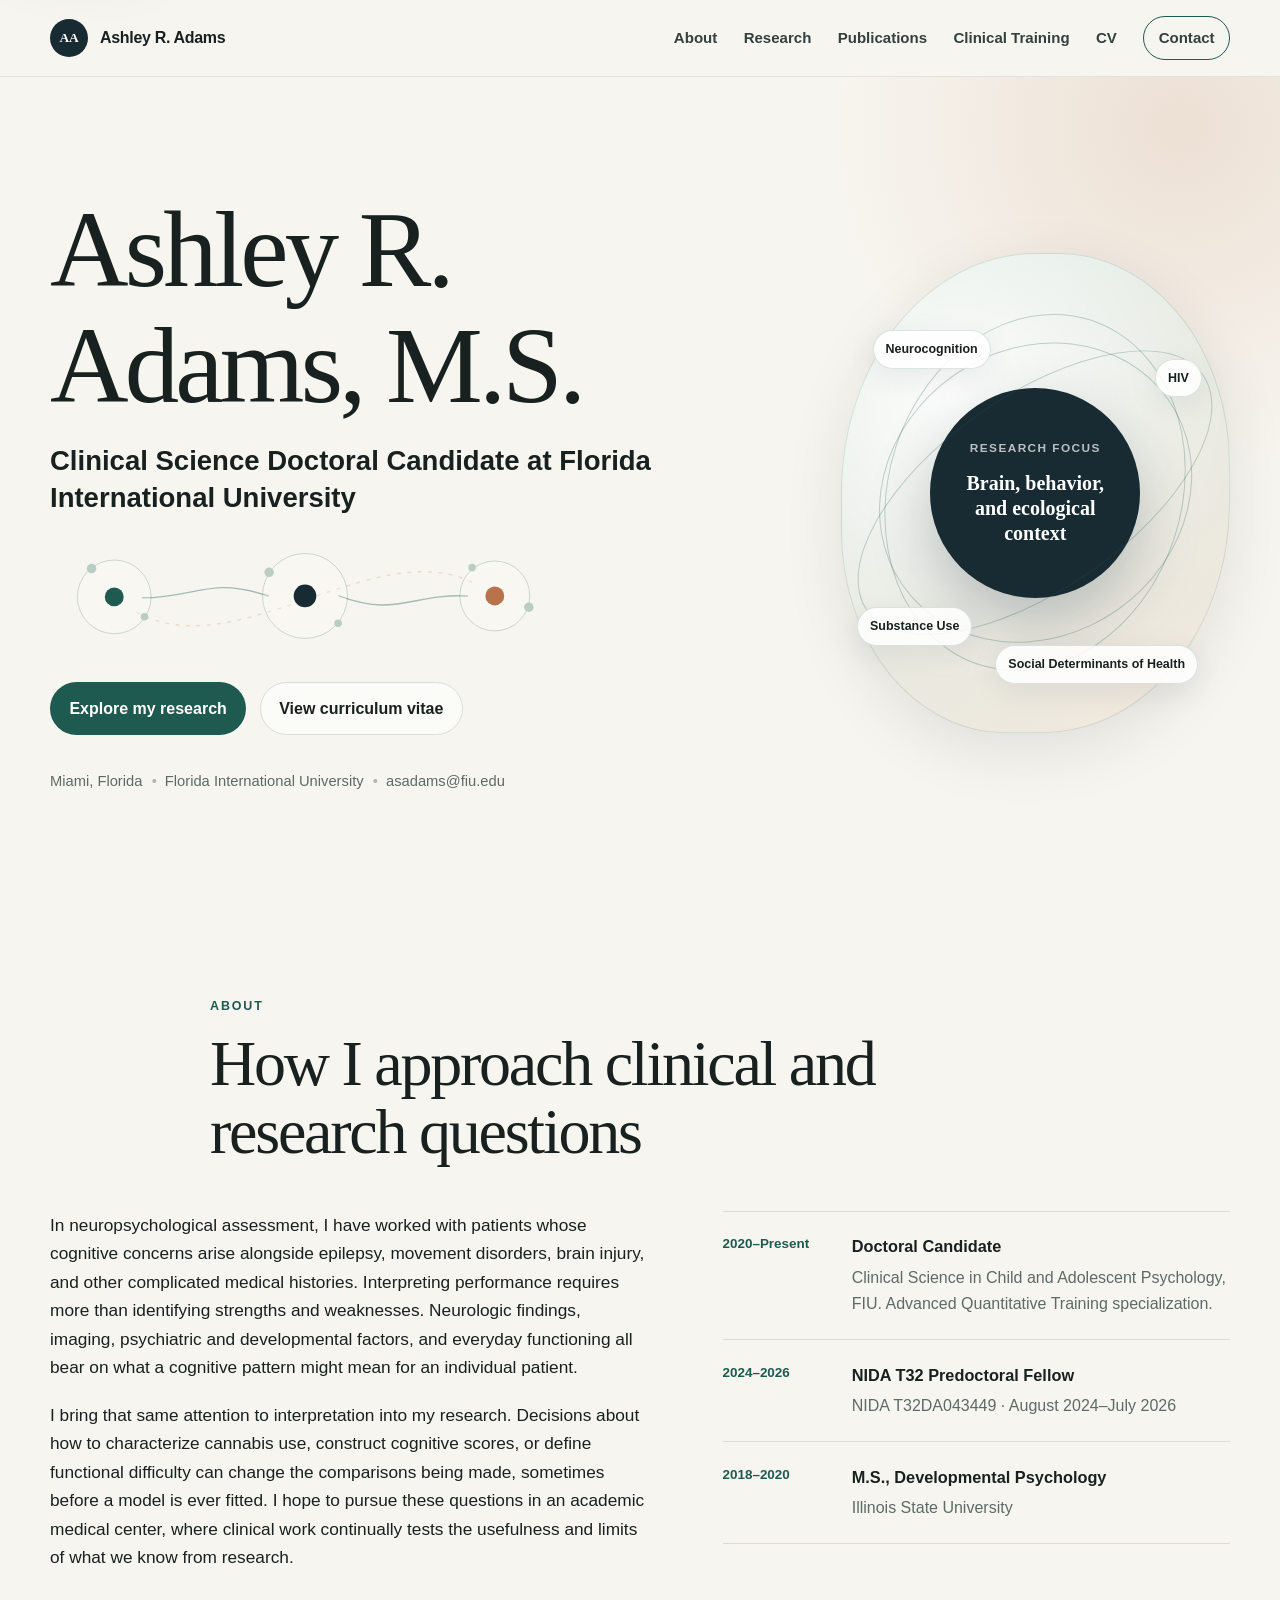
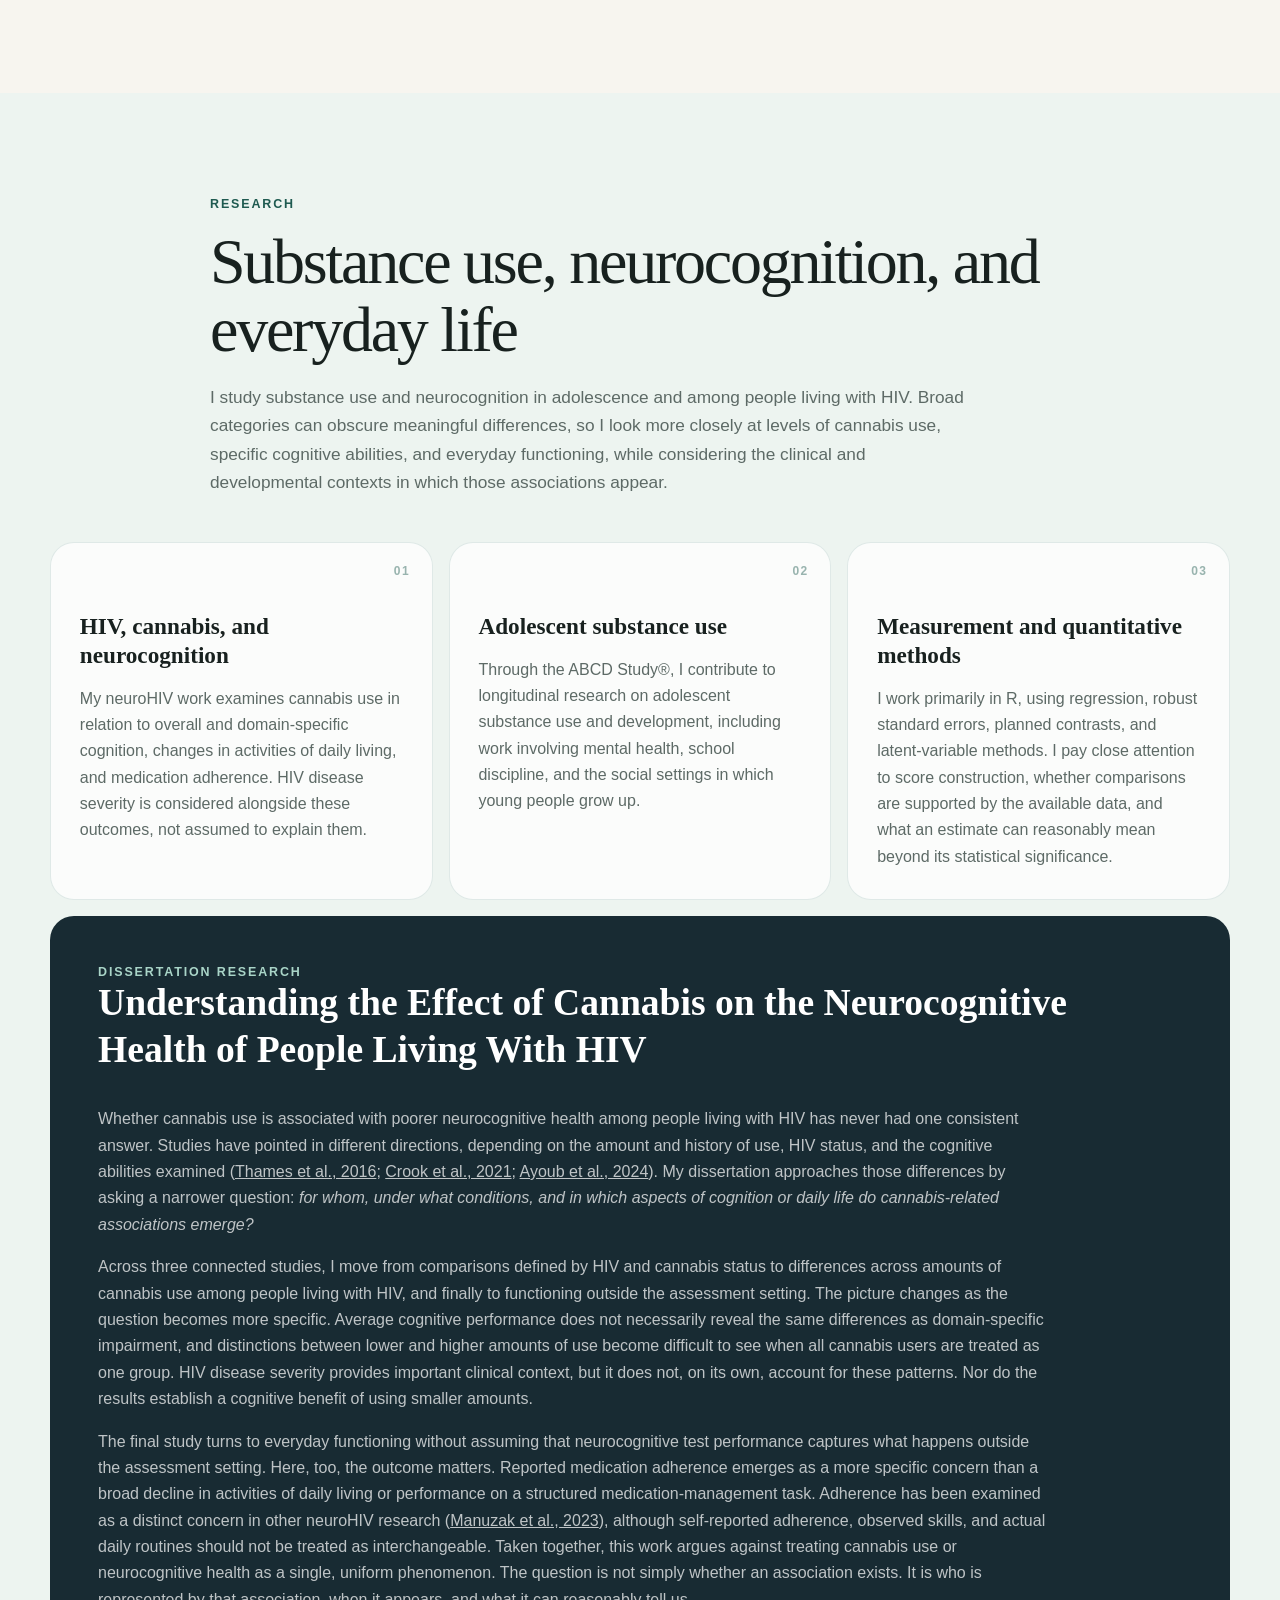
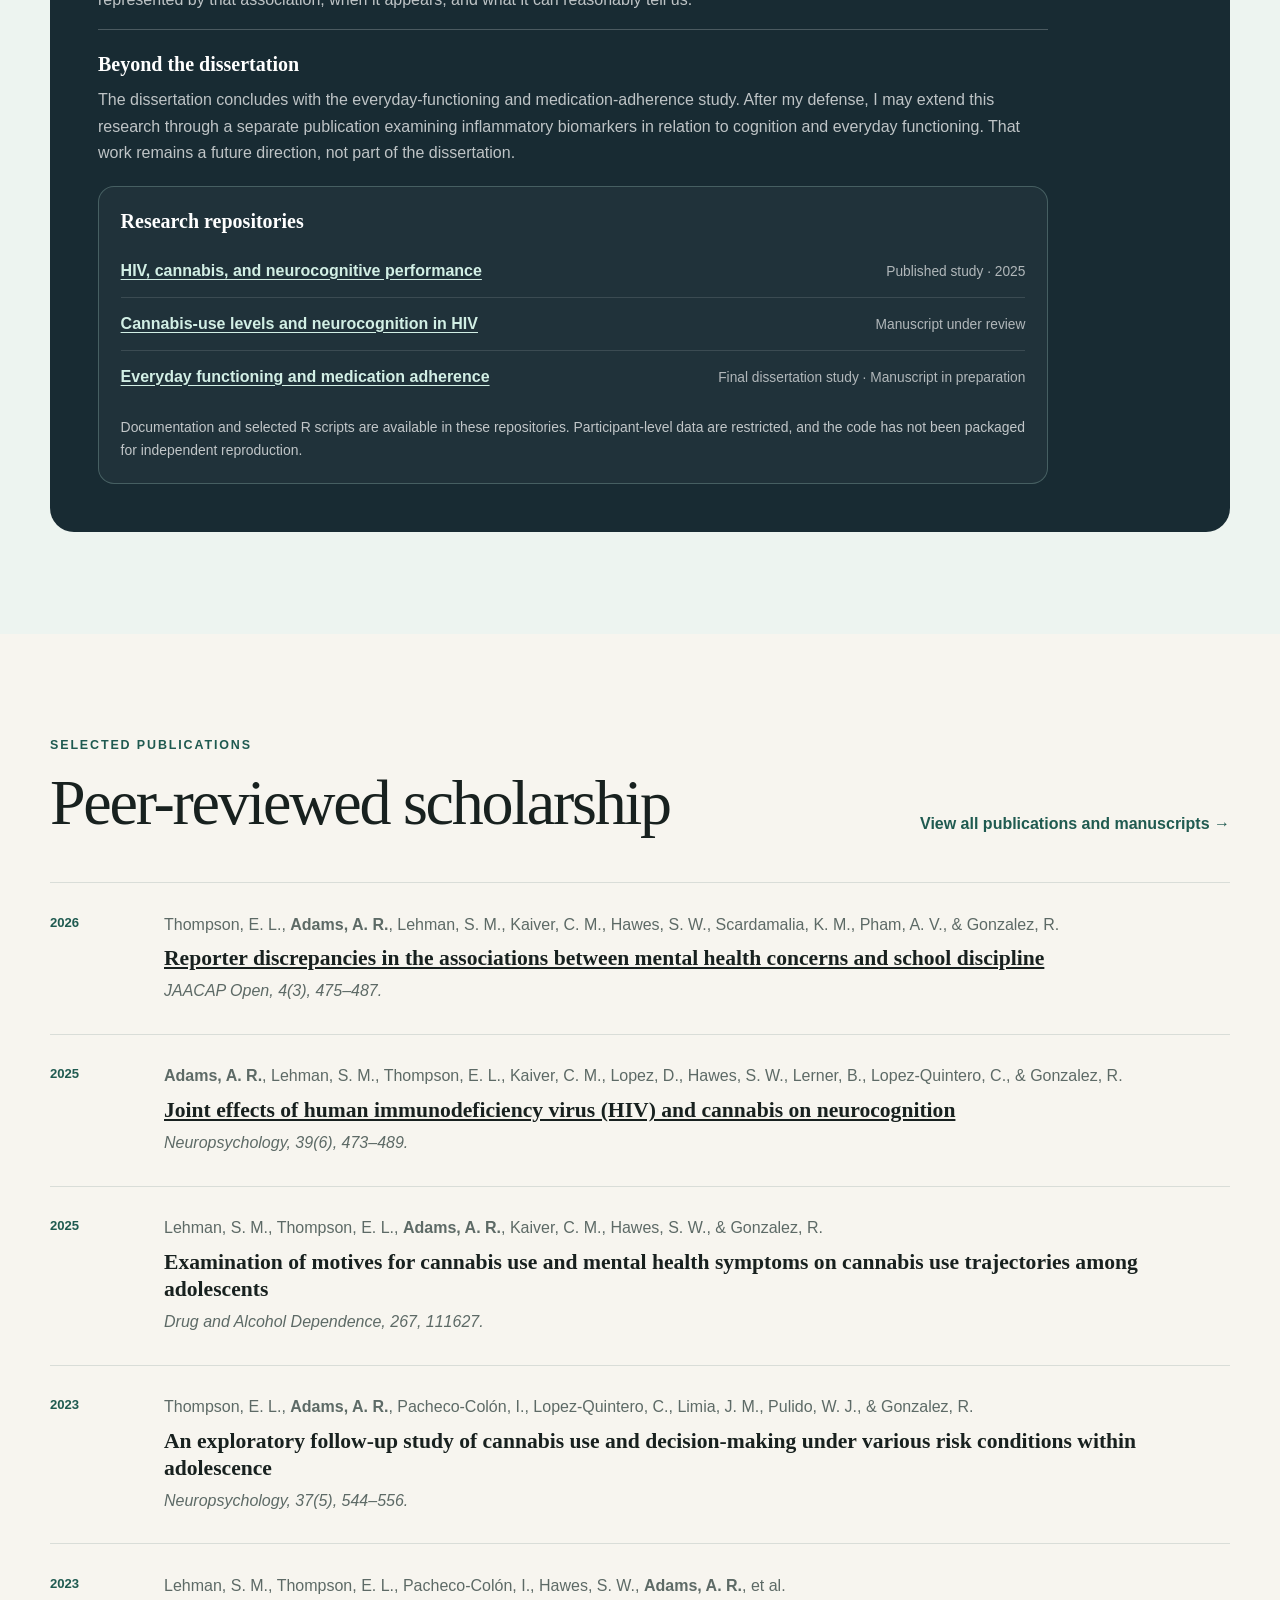
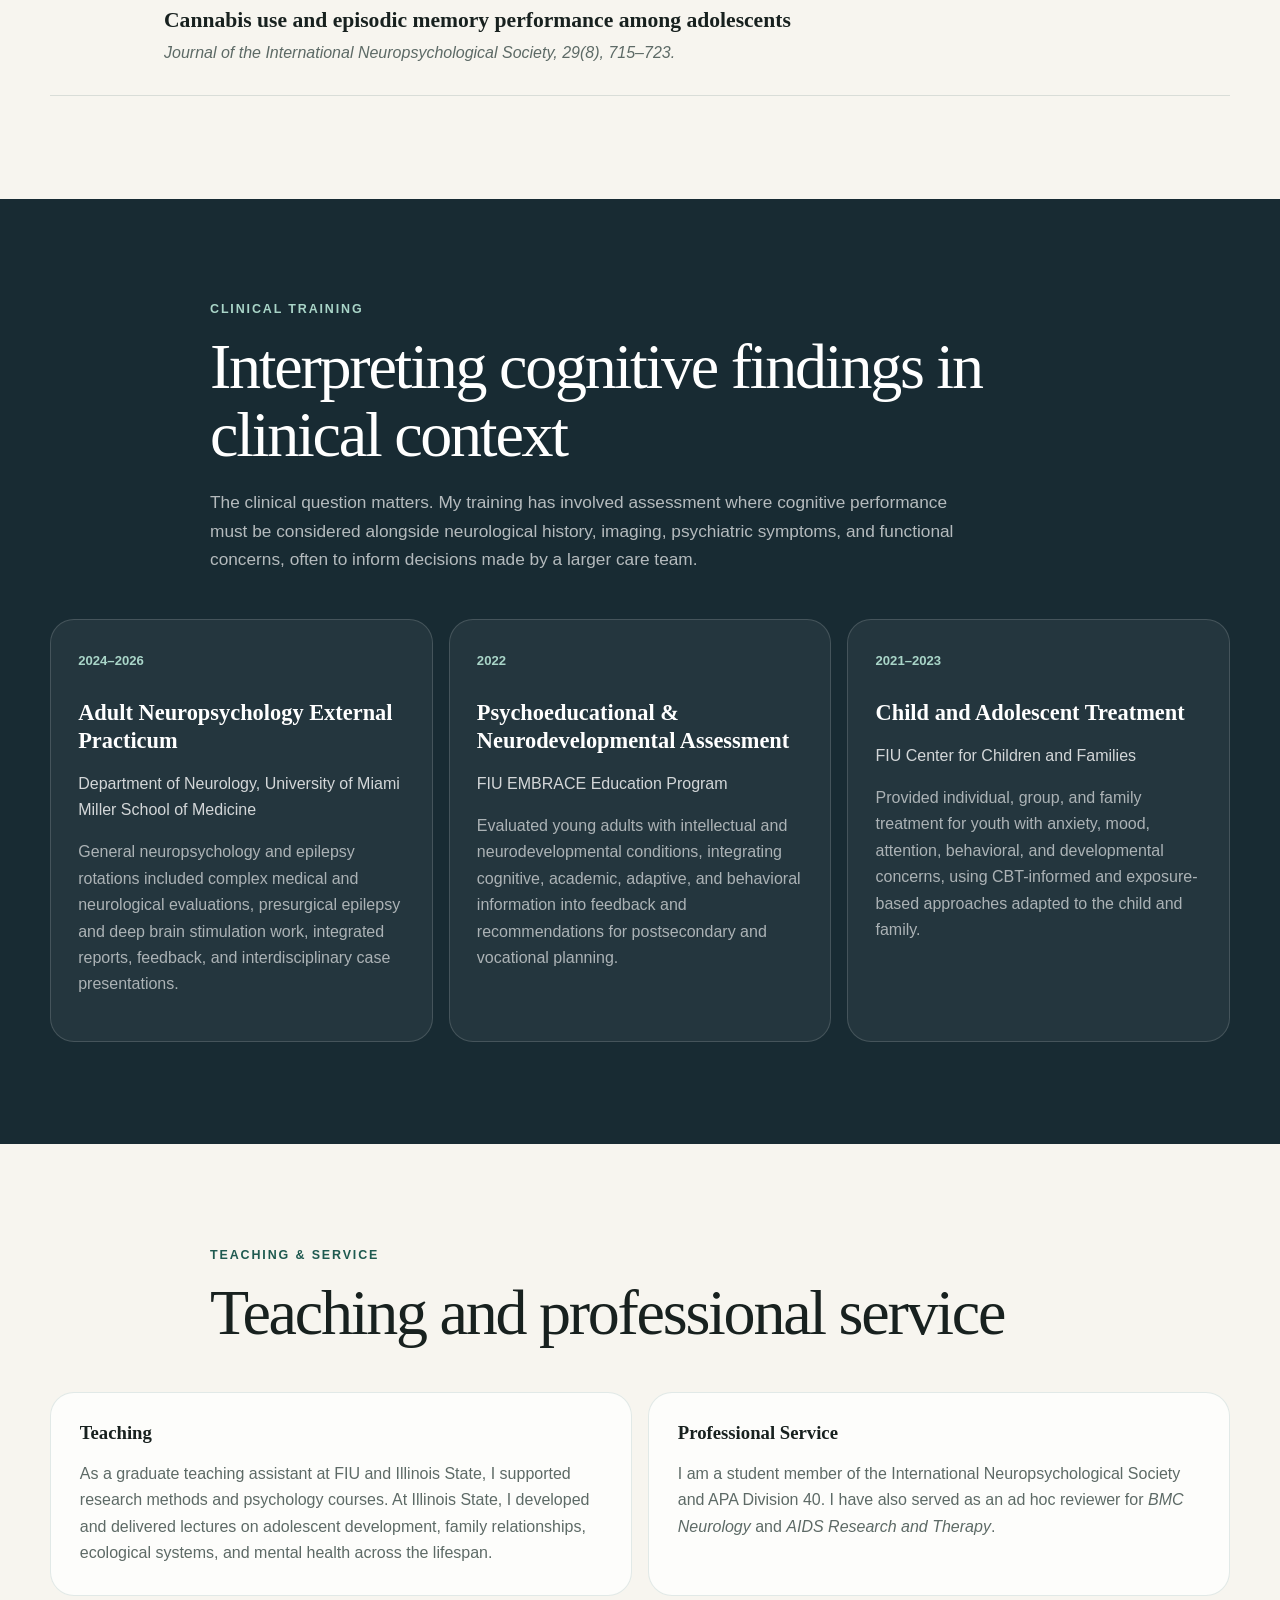
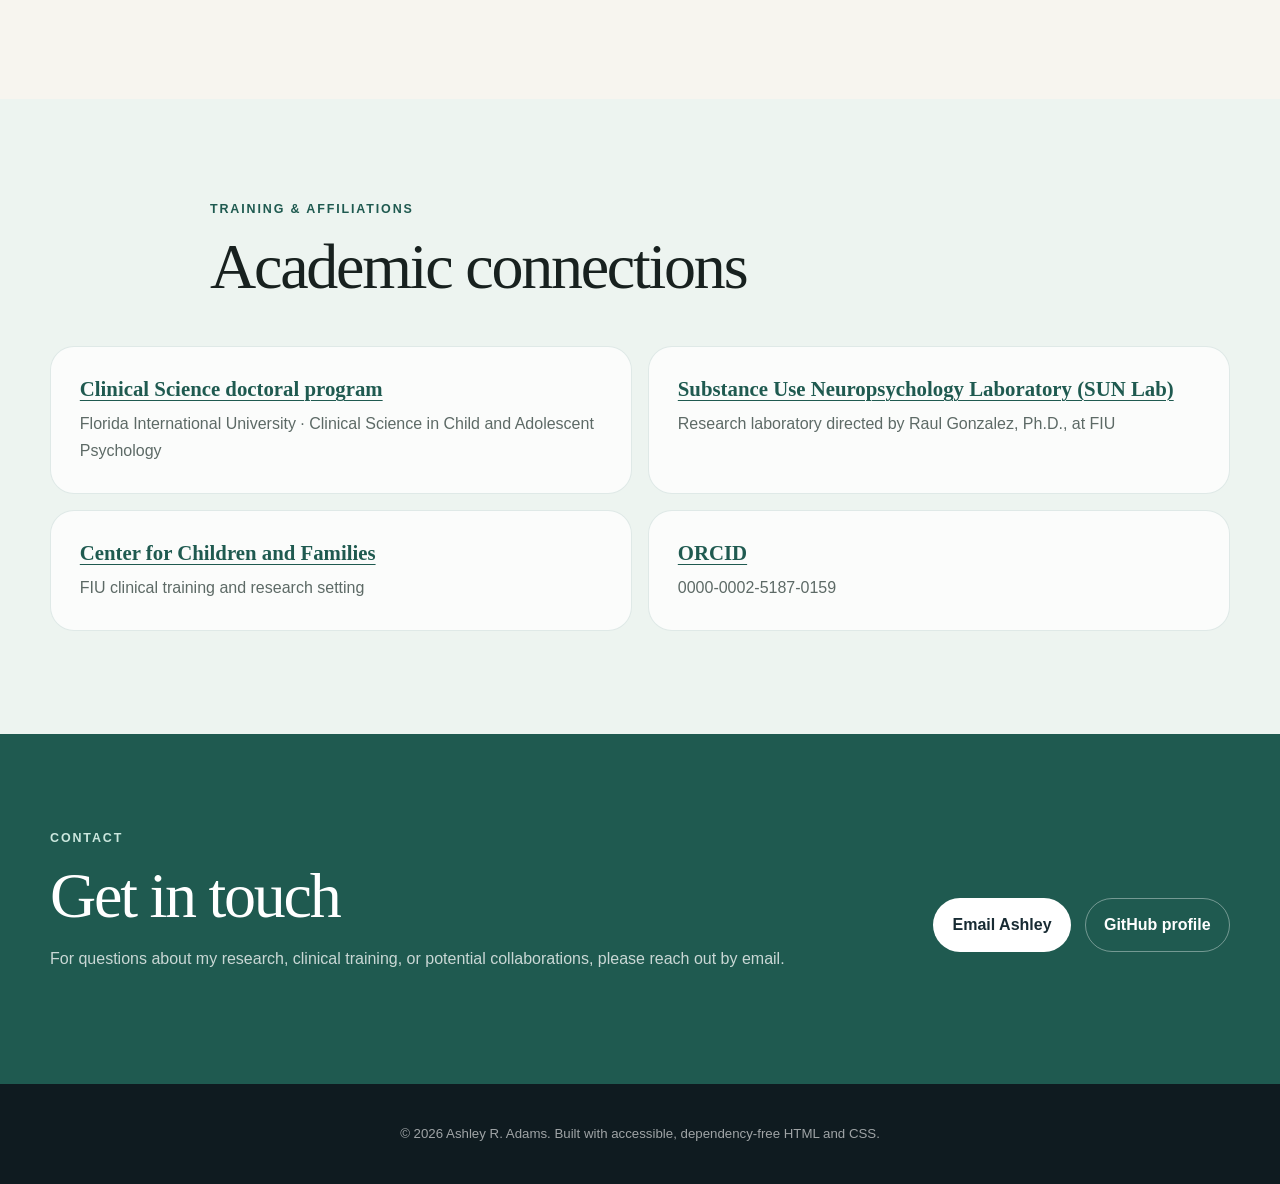
==== commit 4f022d3f: "Sharpen research introduction with concrete comparisons and contexts" ====
--- a/index.html
+++ b/index.html
@@ -141,10 +141,11 @@
         <p class="eyebrow">Research</p>
         <h2>Substance use, neurocognition, and everyday life</h2>
         <p class="section-intro">
-          My research examines substance use and neurocognitive functioning in adolescent
-          development and neuroHIV. Rather than assume a single pattern across people or
-          outcomes, I examine differences across levels of cannabis use, clinical histories,
-          and measures of cognition and everyday functioning.
+          I study substance use and neurocognition in adolescence and among people living
+          with HIV. Broad categories can obscure meaningful differences, so I look more
+          closely at levels of cannabis use, specific cognitive abilities, and everyday
+          functioning, while considering the clinical and developmental contexts in which
+          those associations appear.
         </p>
       </div>
 
--- a/styles.css
+++ b/styles.css
@@ -205,6 +205,40 @@
   color: var(--muted);
   font-size: 1.08rem;
 }
+
+.hero-motif {
+  width: min(100%, 510px);
+  margin: 1.75rem 0 .15rem;
+}
+
+.hero-motif svg {
+  display: block;
+  width: 100%;
+  height: auto;
+}
+
+.motif-connection {
+  fill: none;
+  stroke: rgba(31, 90, 80, .38);
+  stroke-width: 1.5;
+  stroke-linecap: round;
+}
+
+.motif-connection.light {
+  stroke: rgba(184, 115, 74, .2);
+  stroke-dasharray: 3 8;
+}
+
+.motif-ring {
+  fill: rgba(255, 255, 255, .18);
+  stroke: rgba(31, 90, 80, .22);
+  stroke-width: 1;
+}
+
+.motif-dot.accent { fill: var(--accent); }
+.motif-dot.navy { fill: var(--navy); }
+.motif-dot.warm { fill: var(--warm); }
+.motif-dot.small { fill: #b9cec3; }
 
 .hero-actions,
 .contact-actions {
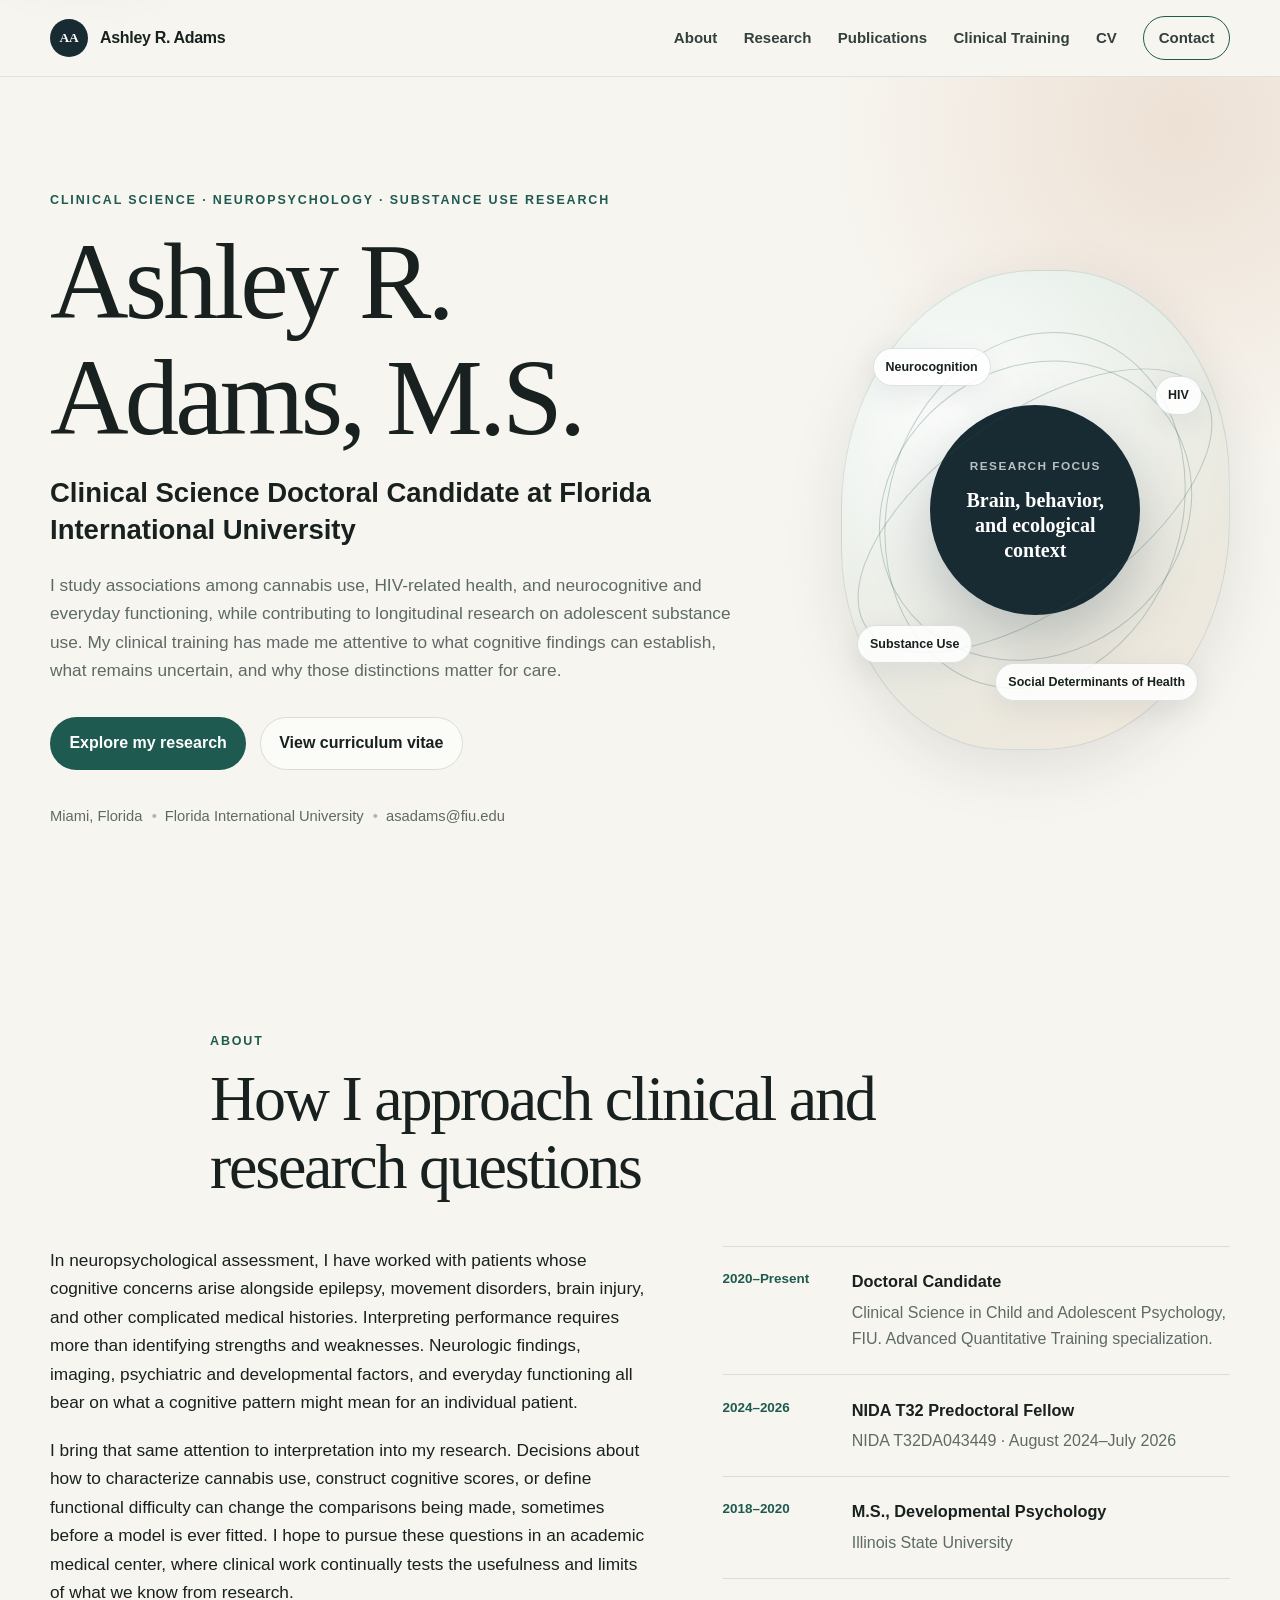
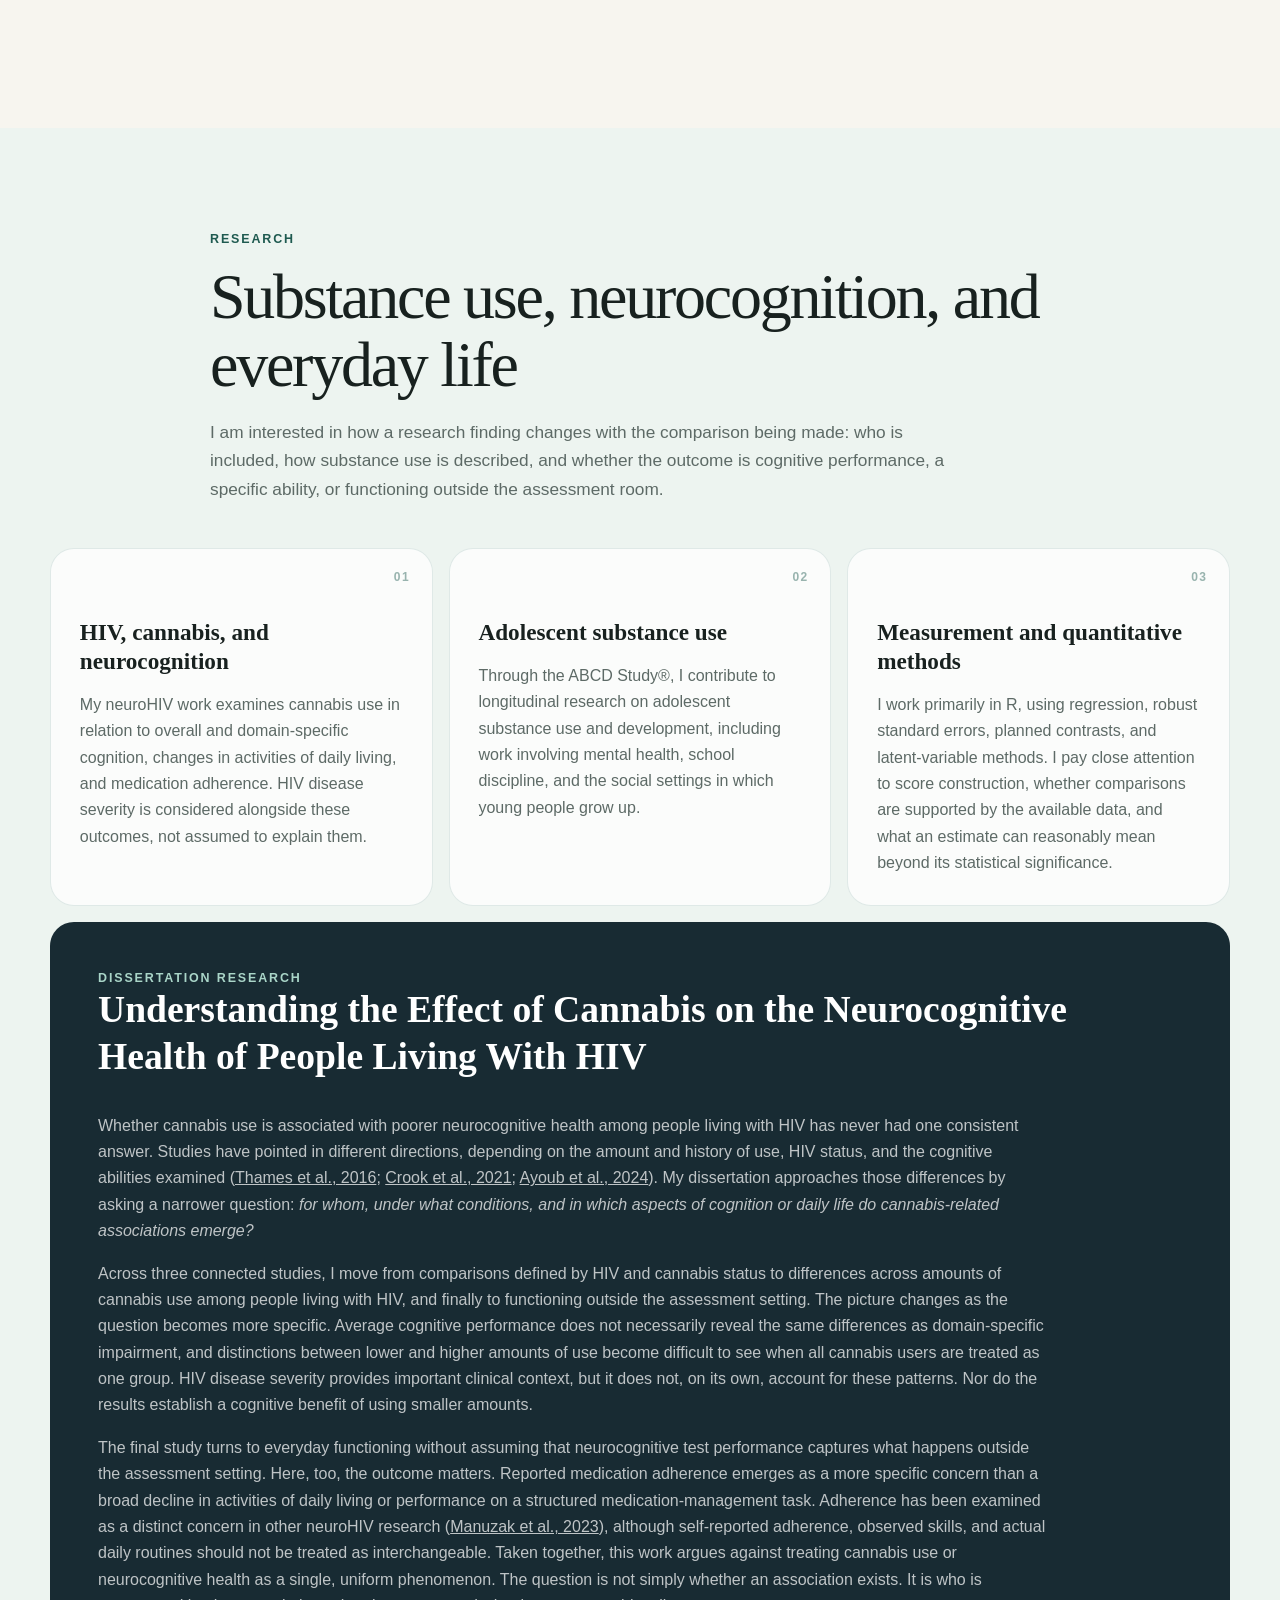
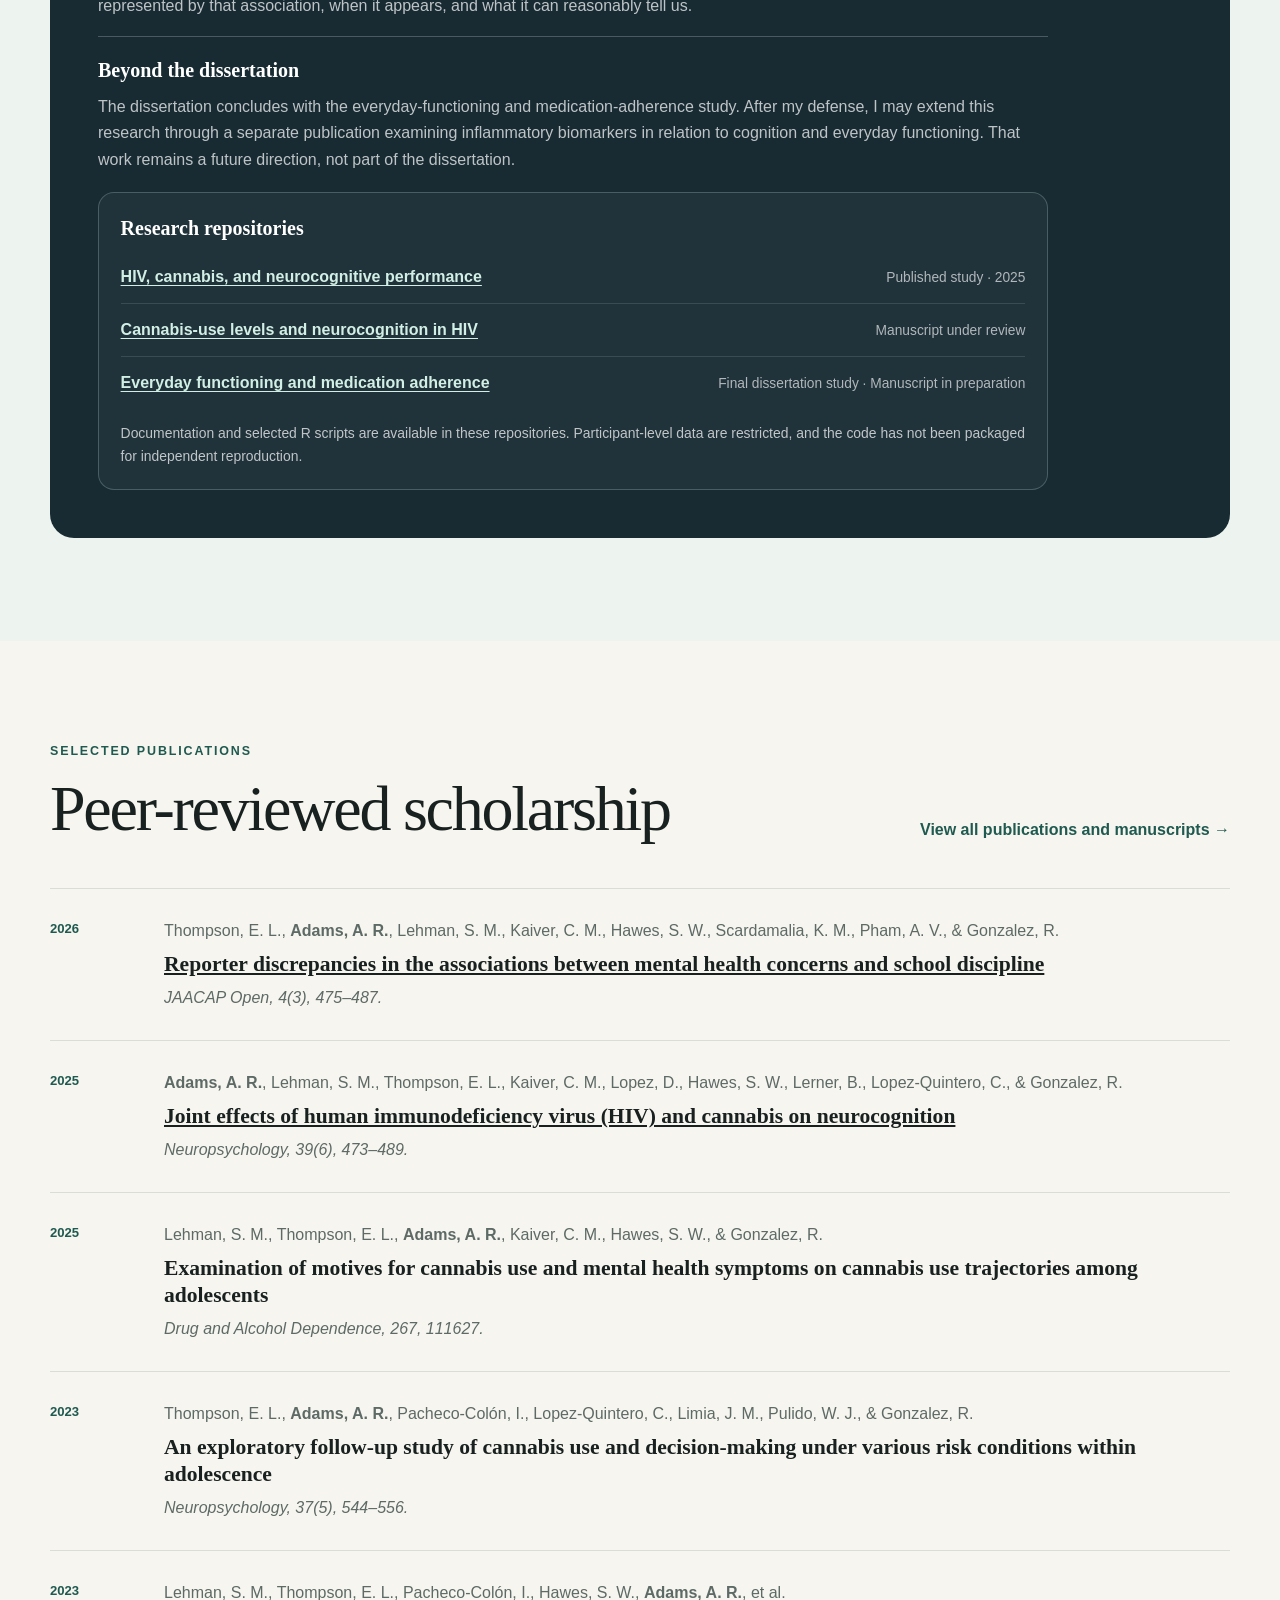
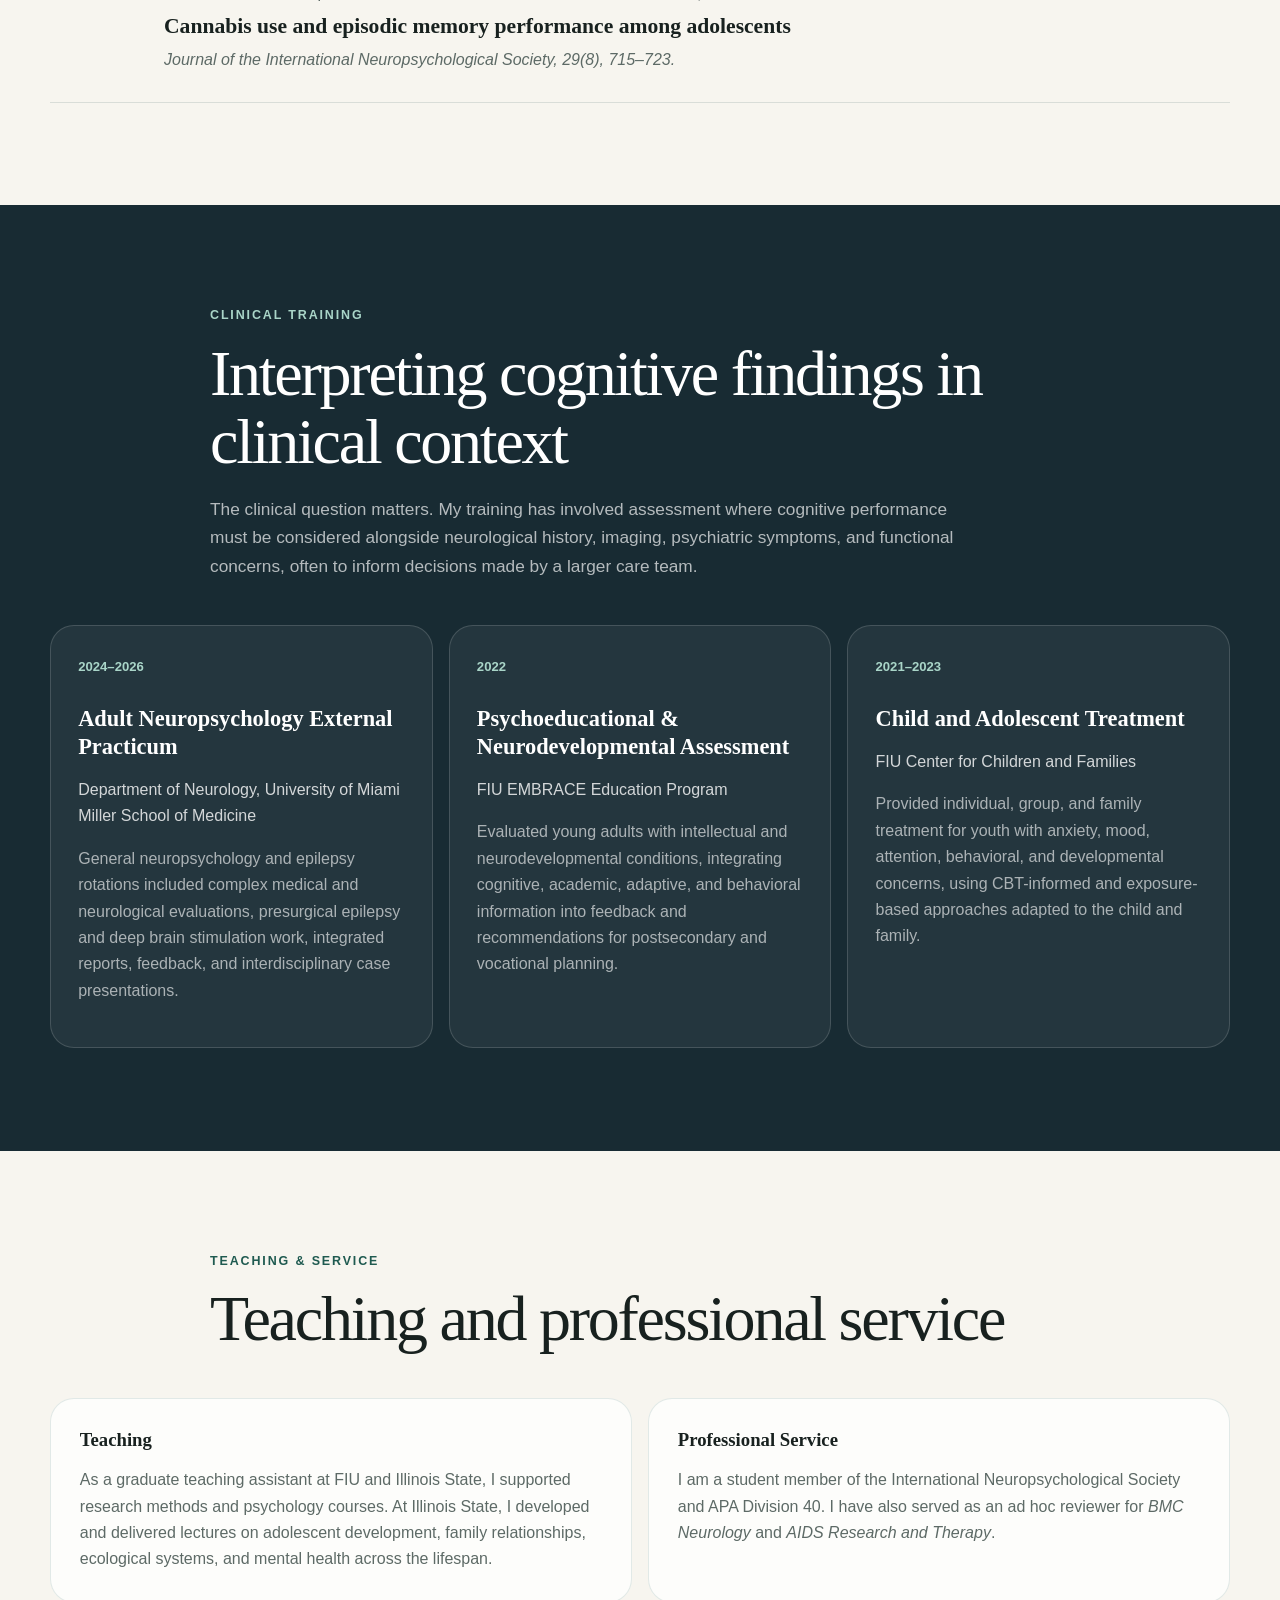
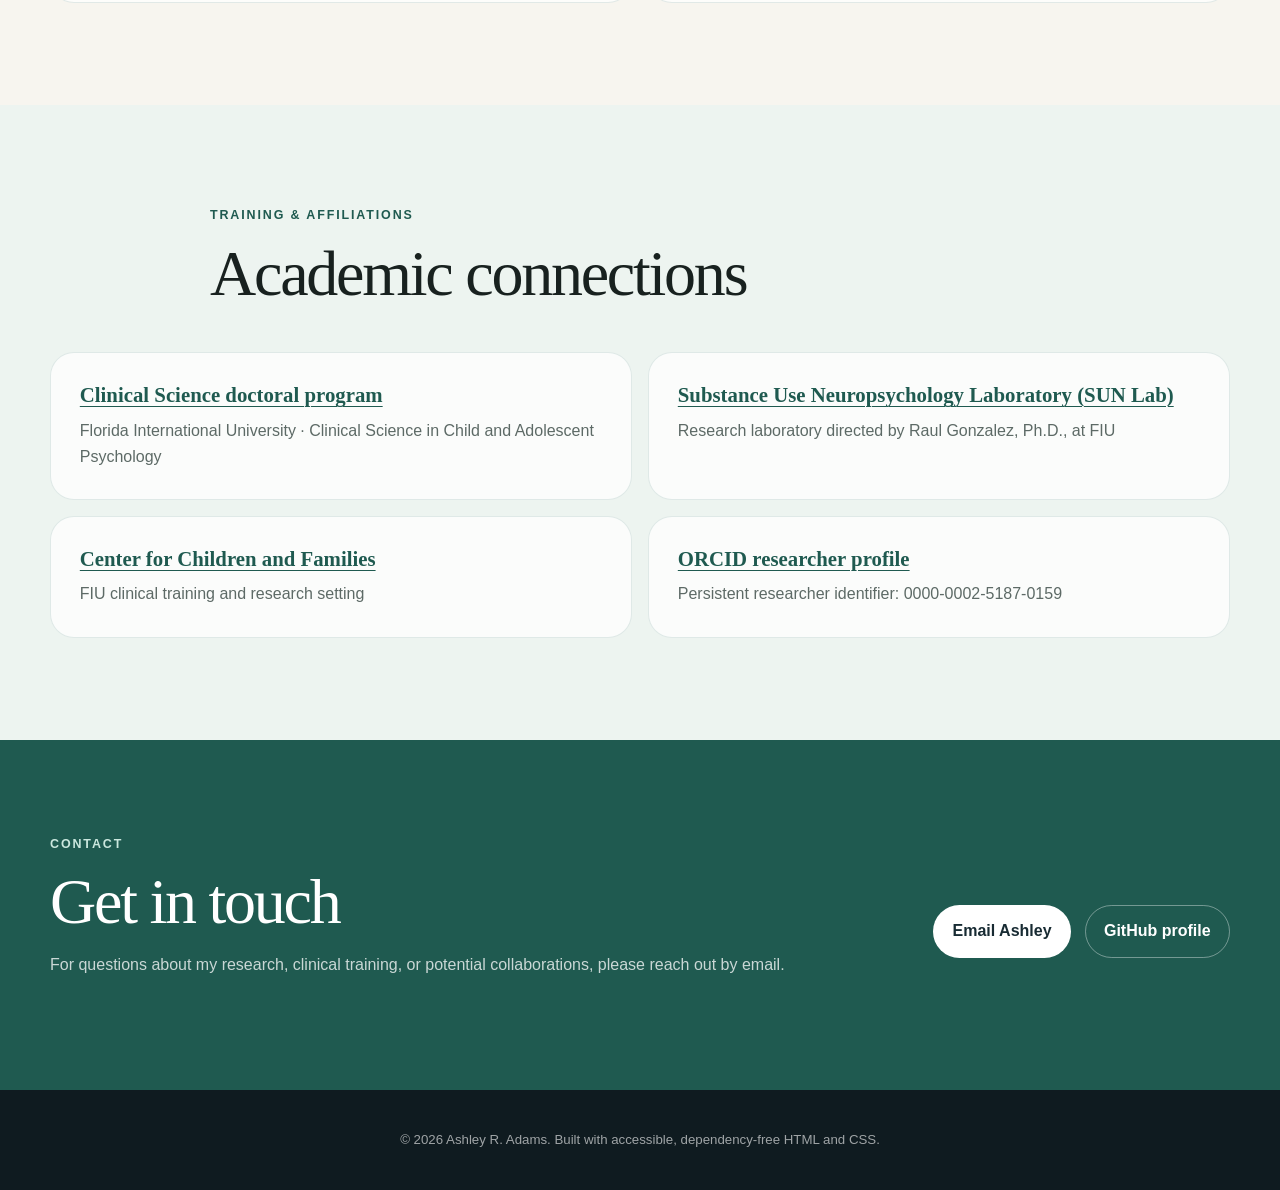
==== commit 2d6085ab: "Update research link to renamed neurocognition repository" ====
--- a/index.html
+++ b/index.html
@@ -40,27 +40,15 @@
     <section id="top" class="hero">
       <div class="hero-grid">
         <div class="hero-copy">
+          <p class="eyebrow">Clinical Science · Neuropsychology · Substance Use Research</p>
           <h1>Ashley R. Adams, M.S.</h1>
           <p class="hero-role">Clinical Science Doctoral Candidate at Florida International University</p>
-          <div class="hero-motif" role="img" aria-label="Decorative abstract illustration of connected circles; not study data">
-            <svg viewBox="0 0 540 112" xmlns="http://www.w3.org/2000/svg" aria-hidden="true" focusable="false">
-              <path class="motif-connection" d="M98 57 C155 57 169 34 231 55" />
-              <path class="motif-connection" d="M306 55 C366 78 385 52 442 55" />
-              <path class="motif-connection light" d="M92 72 C195 131 345 -11 448 41" />
-              <circle class="motif-ring" cx="68" cy="56" r="39" />
-              <circle class="motif-ring" cx="270" cy="55" r="45" />
-              <circle class="motif-ring" cx="471" cy="55" r="37" />
-              <circle class="motif-dot accent" cx="68" cy="56" r="10" />
-              <circle class="motif-dot navy" cx="270" cy="55" r="12" />
-              <circle class="motif-dot warm" cx="471" cy="55" r="10" />
-              <circle class="motif-dot small" cx="44" cy="26" r="5" />
-              <circle class="motif-dot small" cx="100" cy="77" r="4" />
-              <circle class="motif-dot small" cx="232" cy="30" r="5" />
-              <circle class="motif-dot small" cx="305" cy="84" r="4" />
-              <circle class="motif-dot small" cx="447" cy="25" r="4" />
-              <circle class="motif-dot small" cx="507" cy="67" r="5" />
-            </svg>
-          </div>
+          <p class="hero-summary">
+            I study associations among cannabis use, HIV-related health, and neurocognitive
+            and everyday functioning, while contributing to longitudinal research on adolescent
+            substance use. My clinical training has made me attentive to what cognitive findings
+            can establish, what remains uncertain, and why those distinctions matter for care.
+          </p>
           <div class="hero-actions">
             <a class="button primary" href="#research">Explore my research</a>
             <a class="button secondary" href="cv.html">View curriculum vitae</a>
@@ -141,11 +129,9 @@
         <p class="eyebrow">Research</p>
         <h2>Substance use, neurocognition, and everyday life</h2>
         <p class="section-intro">
-          I study substance use and neurocognition in adolescence and among people living
-          with HIV. Broad categories can obscure meaningful differences, so I look more
-          closely at levels of cannabis use, specific cognitive abilities, and everyday
-          functioning, while considering the clinical and developmental contexts in which
-          those associations appear.
+          I am interested in how a research finding changes with the comparison being made:
+          who is included, how substance use is described, and whether the outcome is cognitive
+          performance, a specific ability, or functioning outside the assessment room.
         </p>
       </div>
 
@@ -235,7 +221,7 @@
             <h4>Research repositories</h4>
             <ul>
               <li><a href="https://github.com/arafanning/Joint.Effects.2025">HIV, cannabis, and neurocognitive performance</a><span>Published study · 2025</span></li>
-              <li><a href="https://github.com/arafanning/Nonlinear.Associations.2026">Cannabis-use levels and neurocognition in HIV</a><span>Manuscript under review</span></li>
+              <li><a href="https://github.com/arafanning/HIV.Cannabis.Neurocognition.2026">Cannabis-use levels and neurocognition in HIV</a><span>Manuscript under review</span></li>
               <li><a href="https://github.com/arafanning/ADLs.2027">Everyday functioning and medication adherence</a><span>Final dissertation study · Manuscript in preparation</span></li>
             </ul>
             <p class="repo-note">Documentation and selected R scripts are available in these repositories. Participant-level data are restricted, and the code has not been packaged for independent reproduction.</p>
@@ -387,8 +373,8 @@
           <p>FIU clinical training and research setting</p>
         </article>
         <article class="plain-card">
-          <h3><a href="https://orcid.org/0000-0002-5187-0159">ORCID</a></h3>
-          <p>0000-0002-5187-0159</p>
+          <h3><a href="https://orcid.org/0000-0002-5187-0159">ORCID researcher profile</a></h3>
+          <p>Persistent researcher identifier: 0000-0002-5187-0159</p>
         </article>
       </div>
     </section>
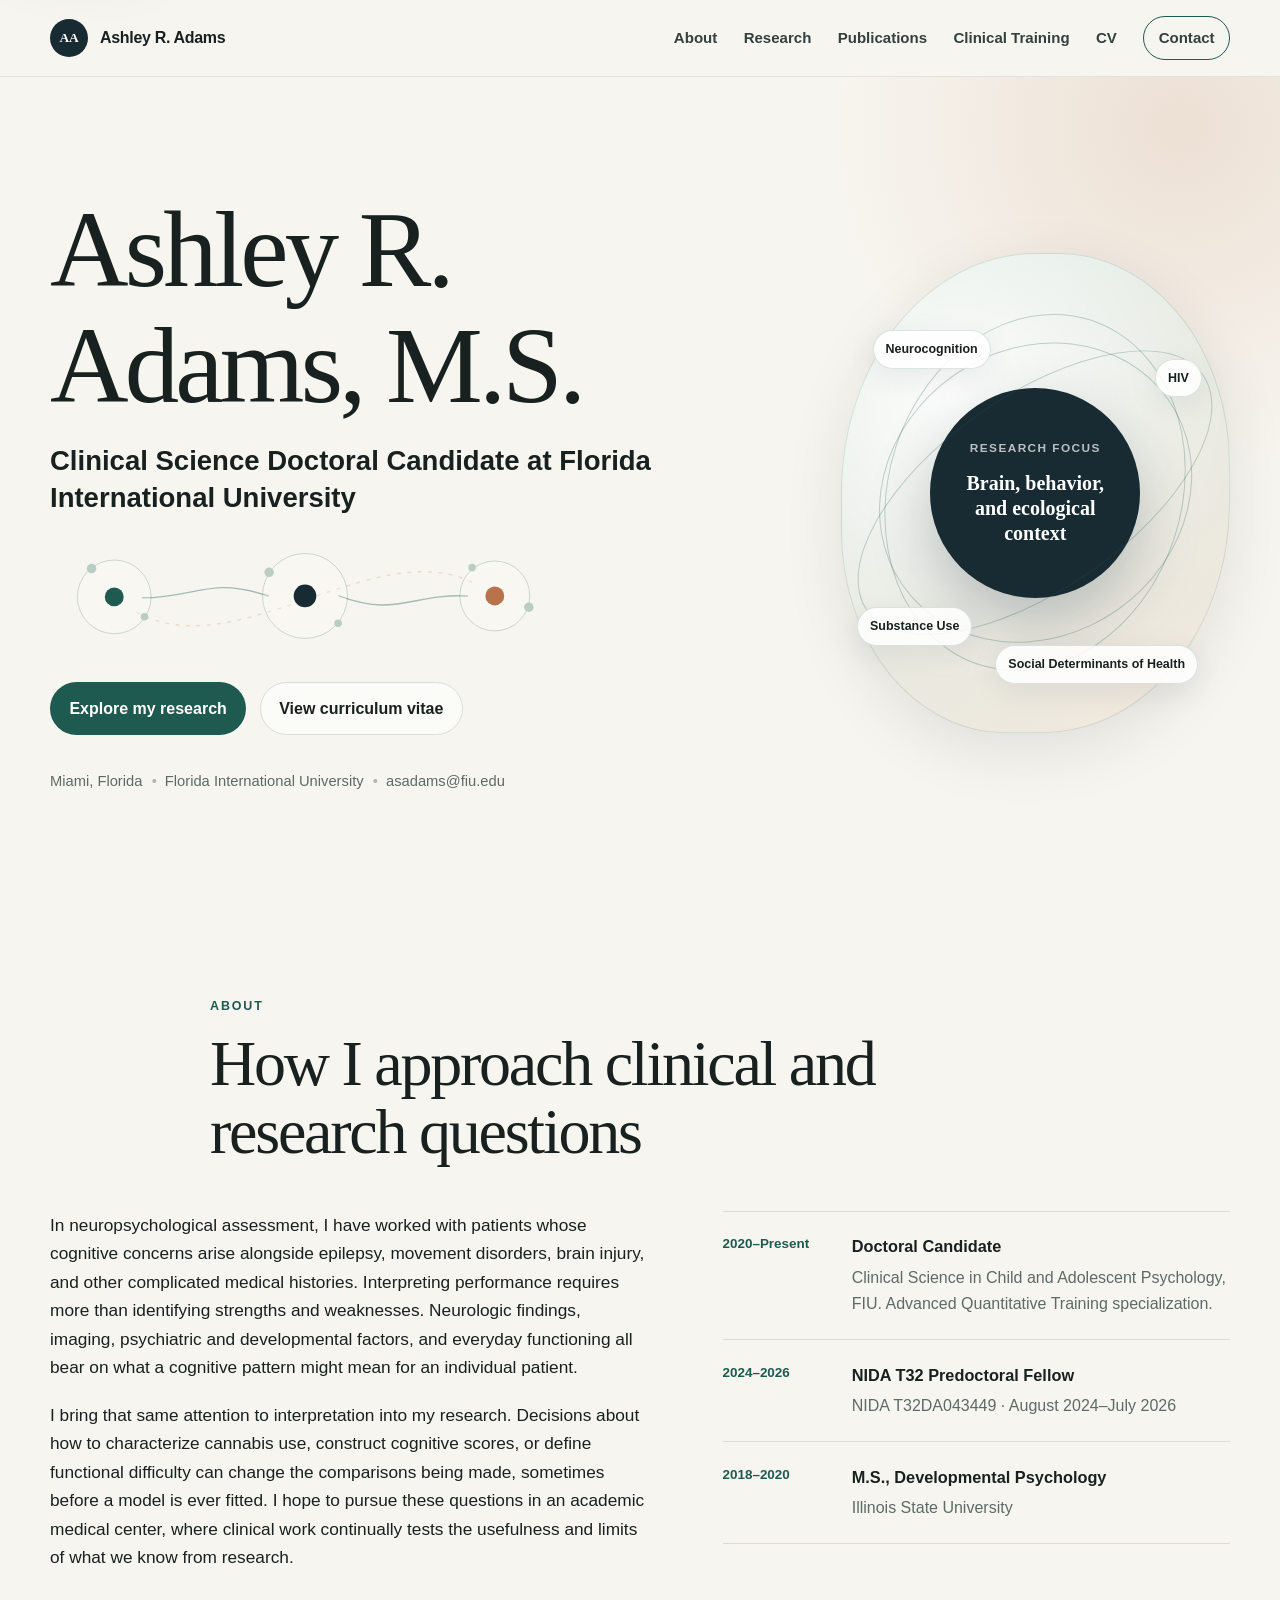
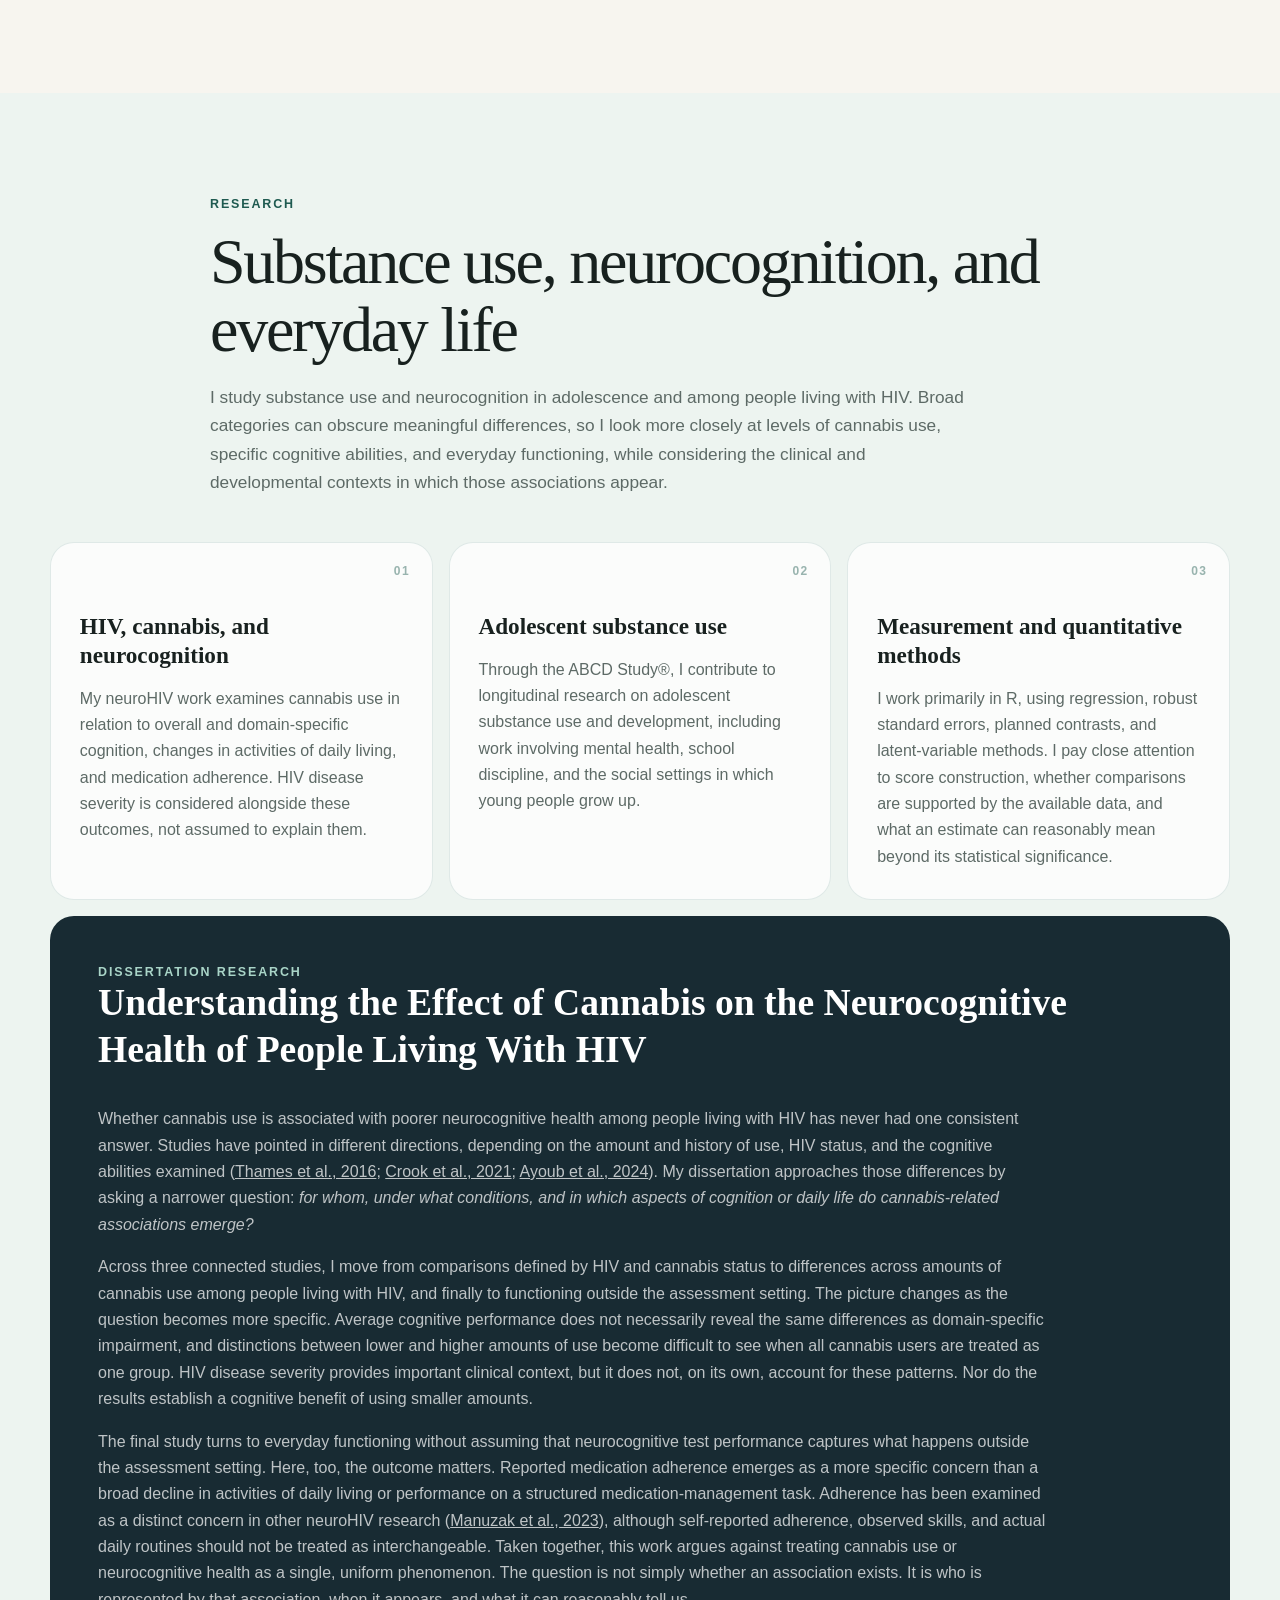
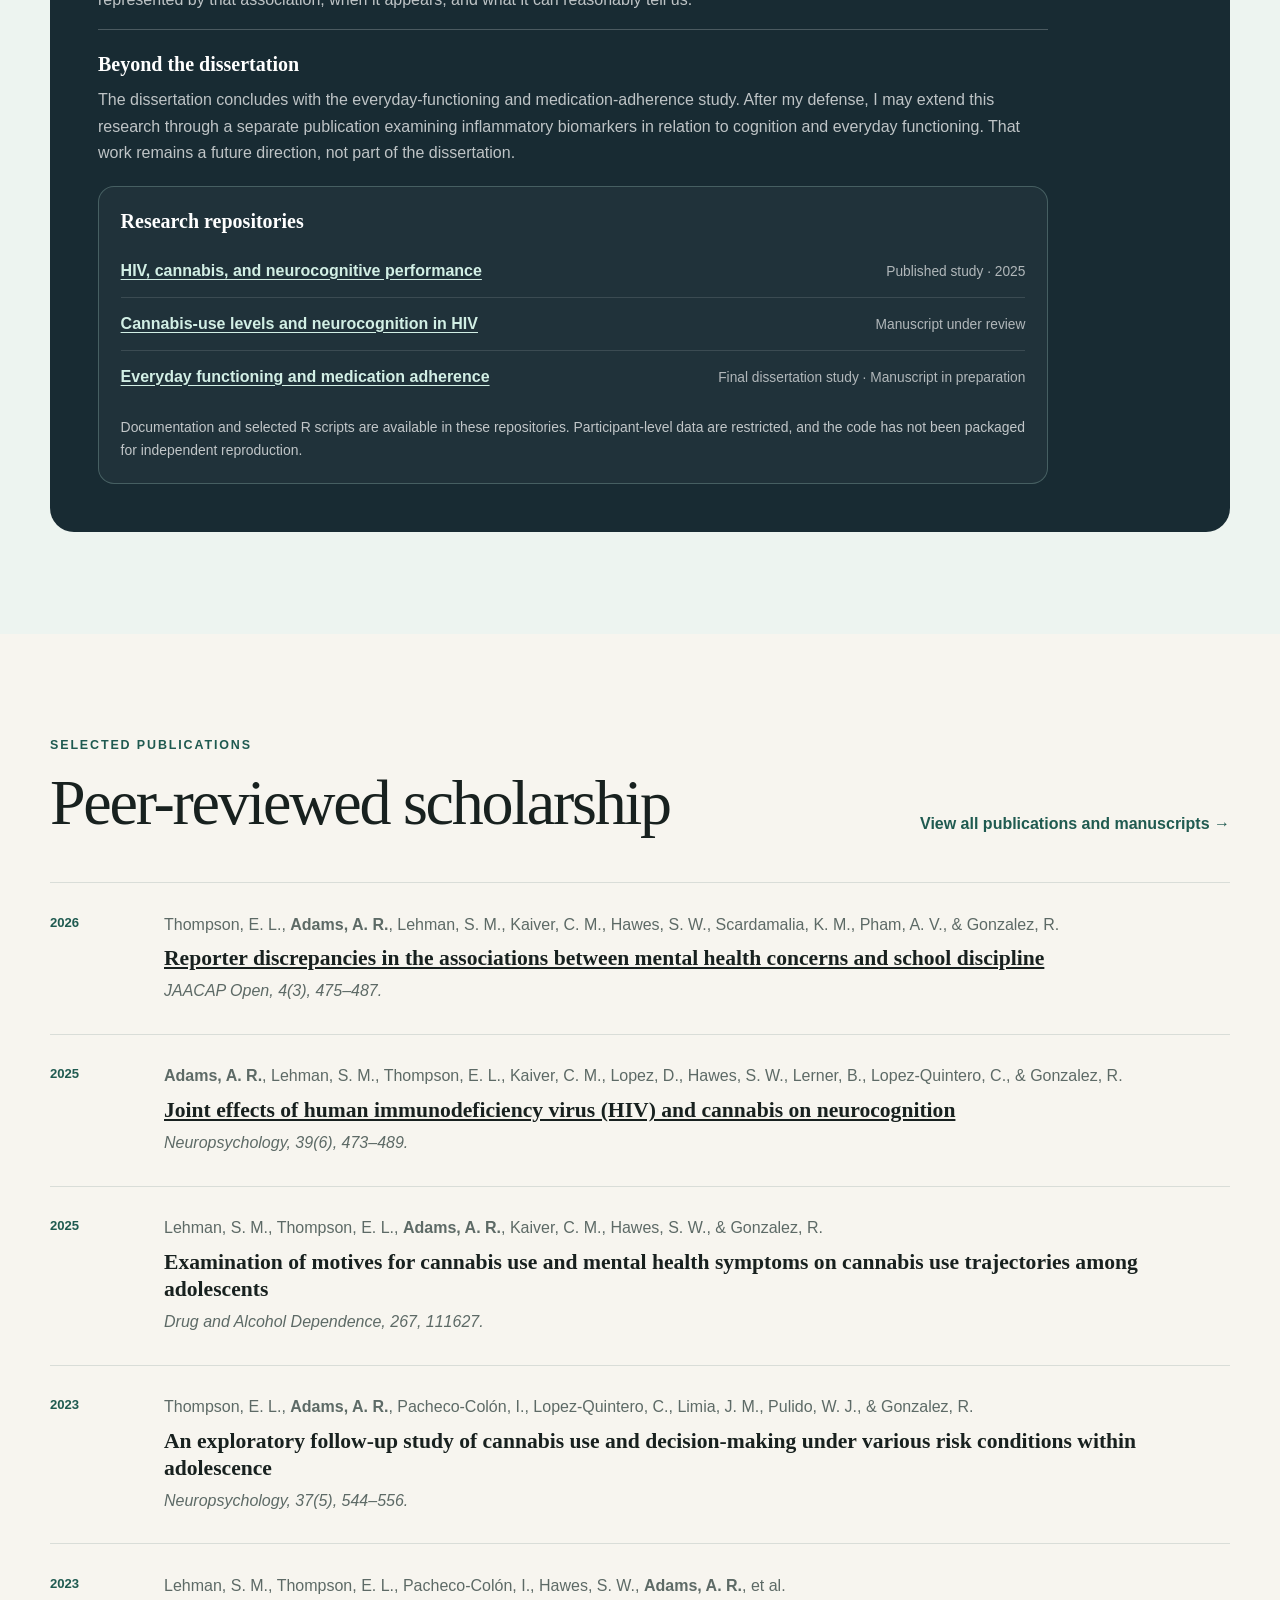
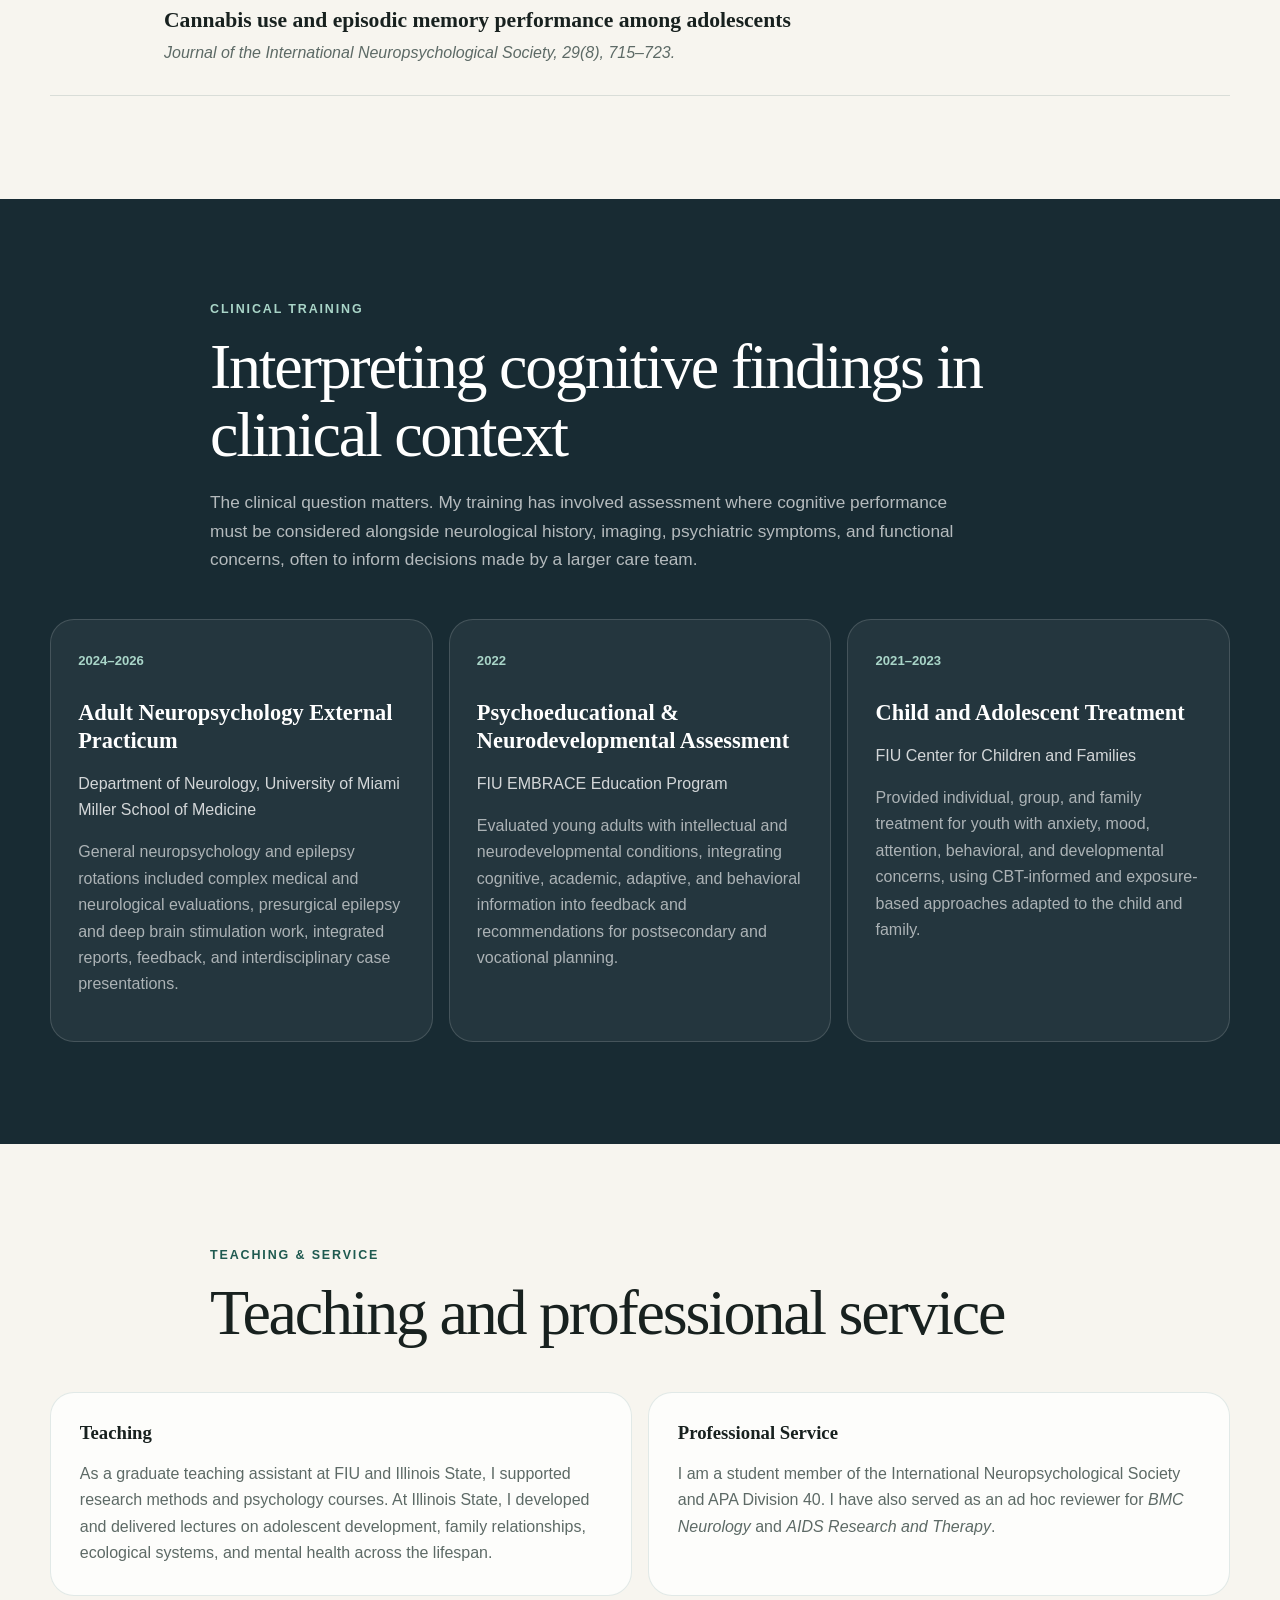
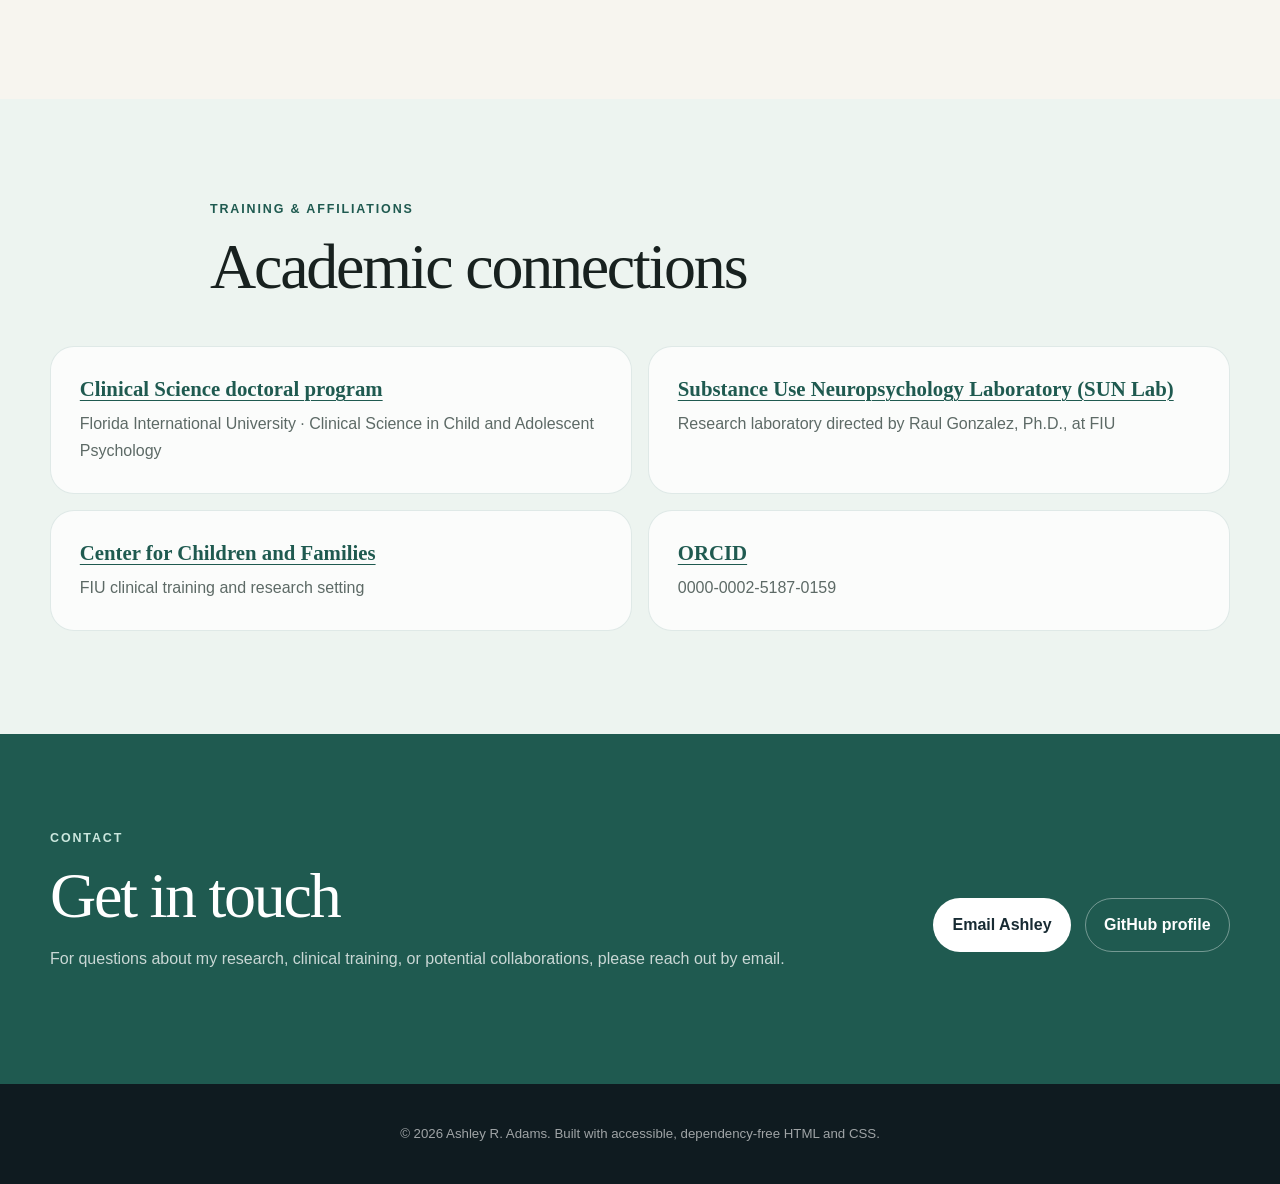
==== commit 4bf2406d: "Keep homepage review branch aligned with renamed research repository" ====
--- a/index.html
+++ b/index.html
@@ -40,15 +40,27 @@
     <section id="top" class="hero">
       <div class="hero-grid">
         <div class="hero-copy">
-          <p class="eyebrow">Clinical Science · Neuropsychology · Substance Use Research</p>
           <h1>Ashley R. Adams, M.S.</h1>
           <p class="hero-role">Clinical Science Doctoral Candidate at Florida International University</p>
-          <p class="hero-summary">
-            I study associations among cannabis use, HIV-related health, and neurocognitive
-            and everyday functioning, while contributing to longitudinal research on adolescent
-            substance use. My clinical training has made me attentive to what cognitive findings
-            can establish, what remains uncertain, and why those distinctions matter for care.
-          </p>
+          <div class="hero-motif" role="img" aria-label="Decorative abstract illustration of connected circles; not study data">
+            <svg viewBox="0 0 540 112" xmlns="http://www.w3.org/2000/svg" aria-hidden="true" focusable="false">
+              <path class="motif-connection" d="M98 57 C155 57 169 34 231 55" />
+              <path class="motif-connection" d="M306 55 C366 78 385 52 442 55" />
+              <path class="motif-connection light" d="M92 72 C195 131 345 -11 448 41" />
+              <circle class="motif-ring" cx="68" cy="56" r="39" />
+              <circle class="motif-ring" cx="270" cy="55" r="45" />
+              <circle class="motif-ring" cx="471" cy="55" r="37" />
+              <circle class="motif-dot accent" cx="68" cy="56" r="10" />
+              <circle class="motif-dot navy" cx="270" cy="55" r="12" />
+              <circle class="motif-dot warm" cx="471" cy="55" r="10" />
+              <circle class="motif-dot small" cx="44" cy="26" r="5" />
+              <circle class="motif-dot small" cx="100" cy="77" r="4" />
+              <circle class="motif-dot small" cx="232" cy="30" r="5" />
+              <circle class="motif-dot small" cx="305" cy="84" r="4" />
+              <circle class="motif-dot small" cx="447" cy="25" r="4" />
+              <circle class="motif-dot small" cx="507" cy="67" r="5" />
+            </svg>
+          </div>
           <div class="hero-actions">
             <a class="button primary" href="#research">Explore my research</a>
             <a class="button secondary" href="cv.html">View curriculum vitae</a>
@@ -129,9 +141,11 @@
         <p class="eyebrow">Research</p>
         <h2>Substance use, neurocognition, and everyday life</h2>
         <p class="section-intro">
-          I am interested in how a research finding changes with the comparison being made:
-          who is included, how substance use is described, and whether the outcome is cognitive
-          performance, a specific ability, or functioning outside the assessment room.
+          I study substance use and neurocognition in adolescence and among people living
+          with HIV. Broad categories can obscure meaningful differences, so I look more
+          closely at levels of cannabis use, specific cognitive abilities, and everyday
+          functioning, while considering the clinical and developmental contexts in which
+          those associations appear.
         </p>
       </div>
 
@@ -373,8 +387,8 @@
           <p>FIU clinical training and research setting</p>
         </article>
         <article class="plain-card">
-          <h3><a href="https://orcid.org/0000-0002-5187-0159">ORCID researcher profile</a></h3>
-          <p>Persistent researcher identifier: 0000-0002-5187-0159</p>
+          <h3><a href="https://orcid.org/0000-0002-5187-0159">ORCID</a></h3>
+          <p>0000-0002-5187-0159</p>
         </article>
       </div>
     </section>
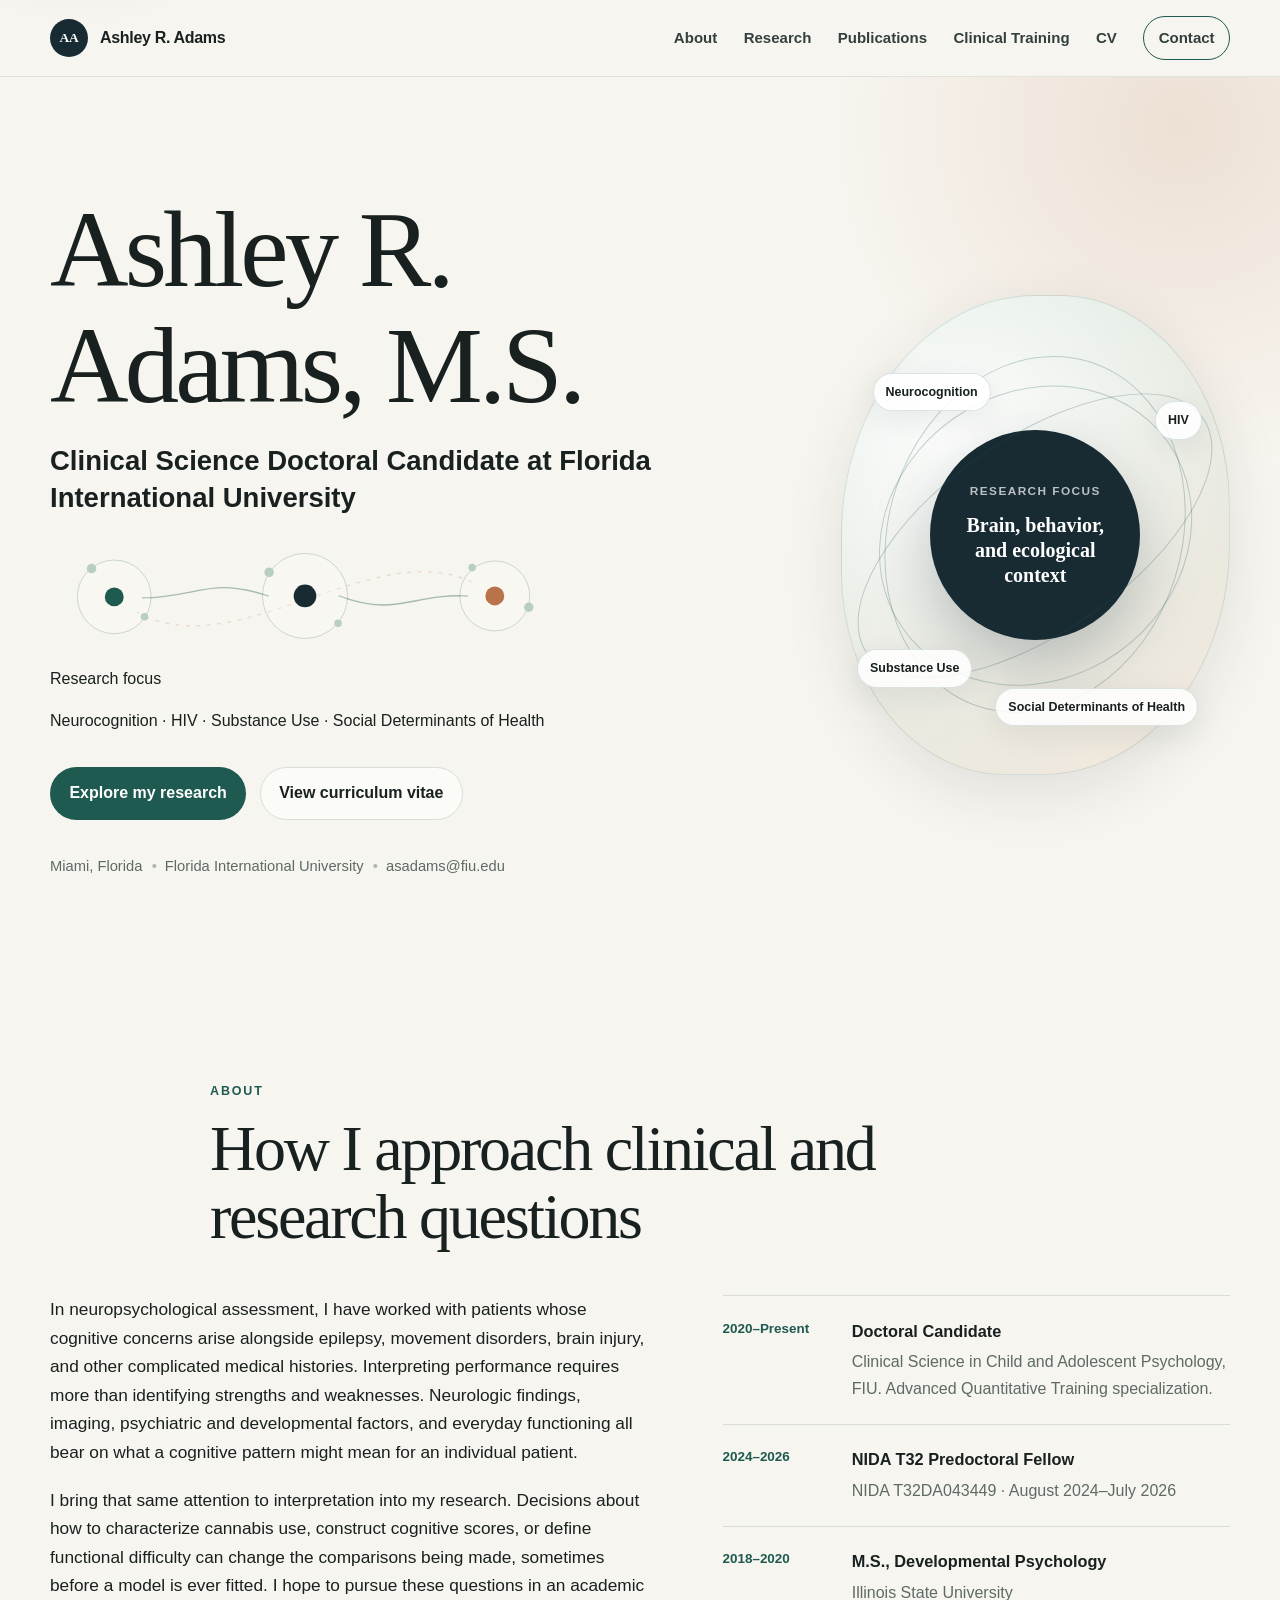
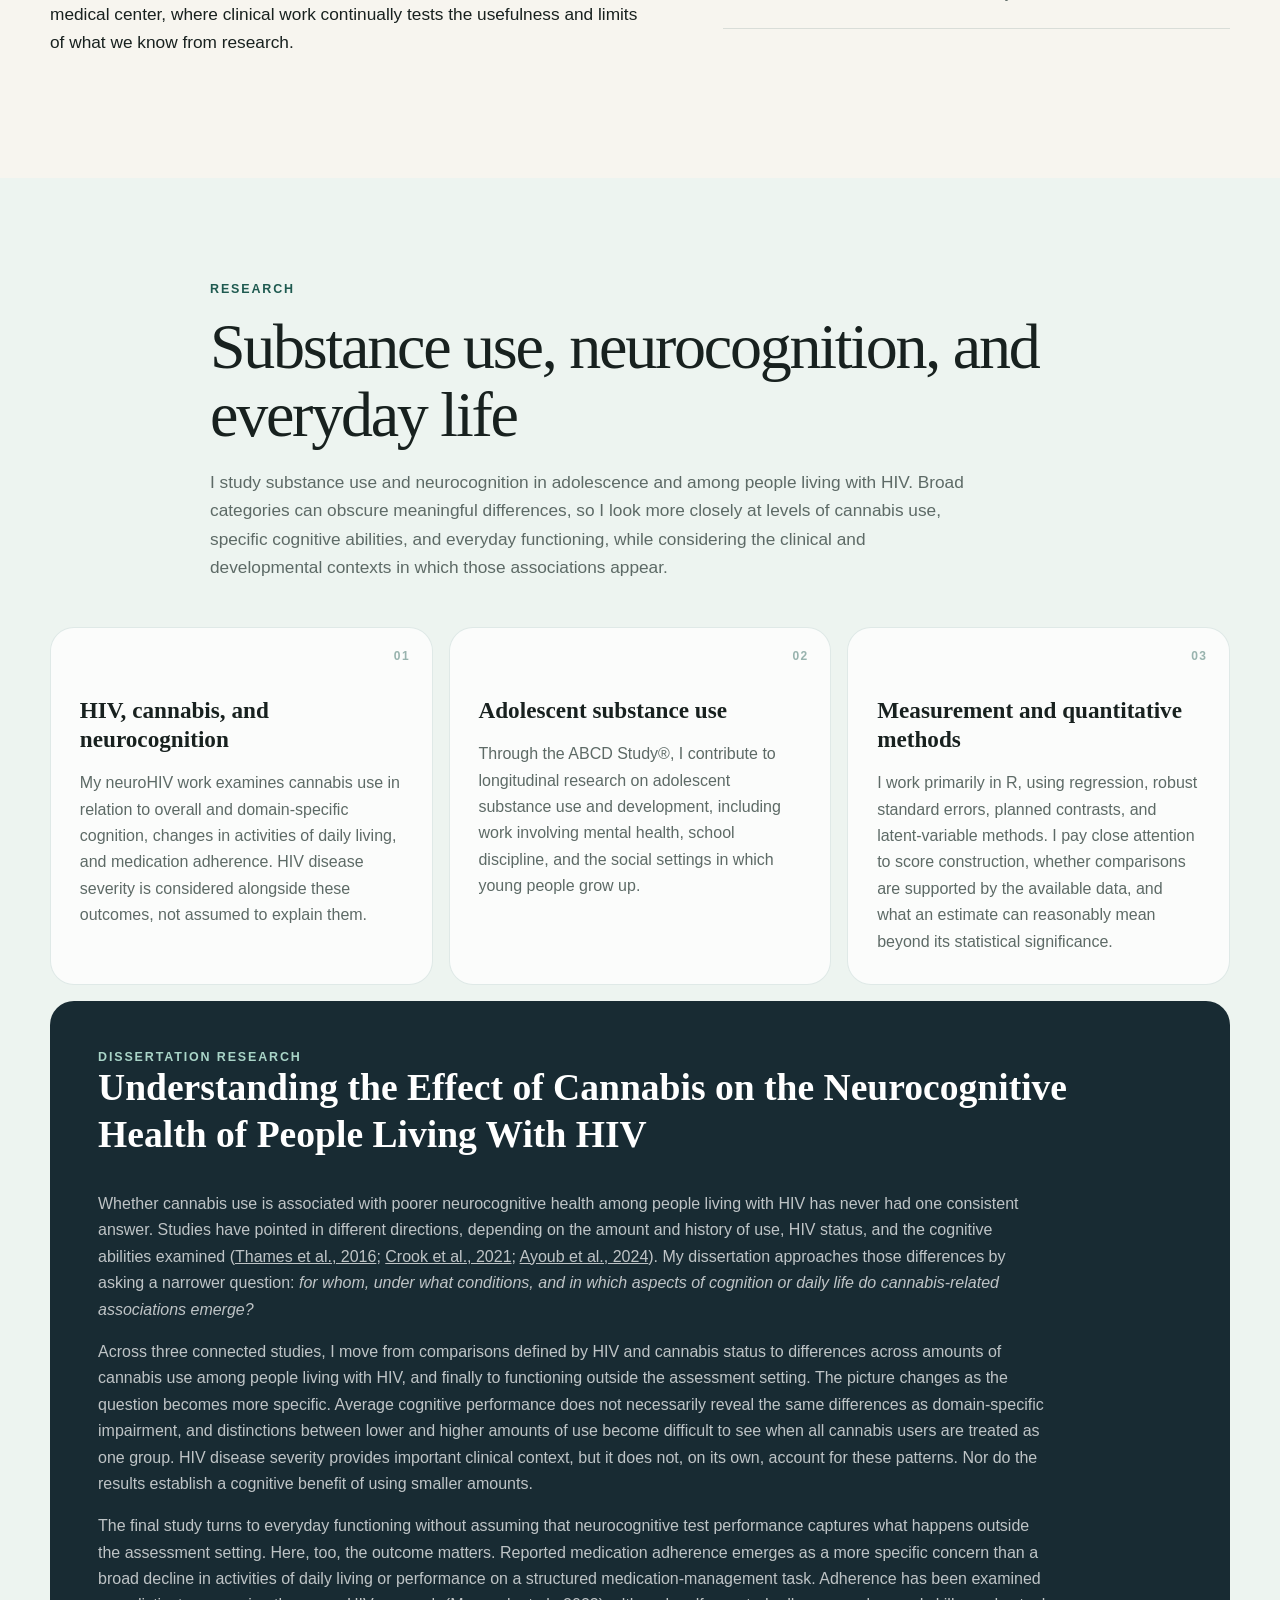
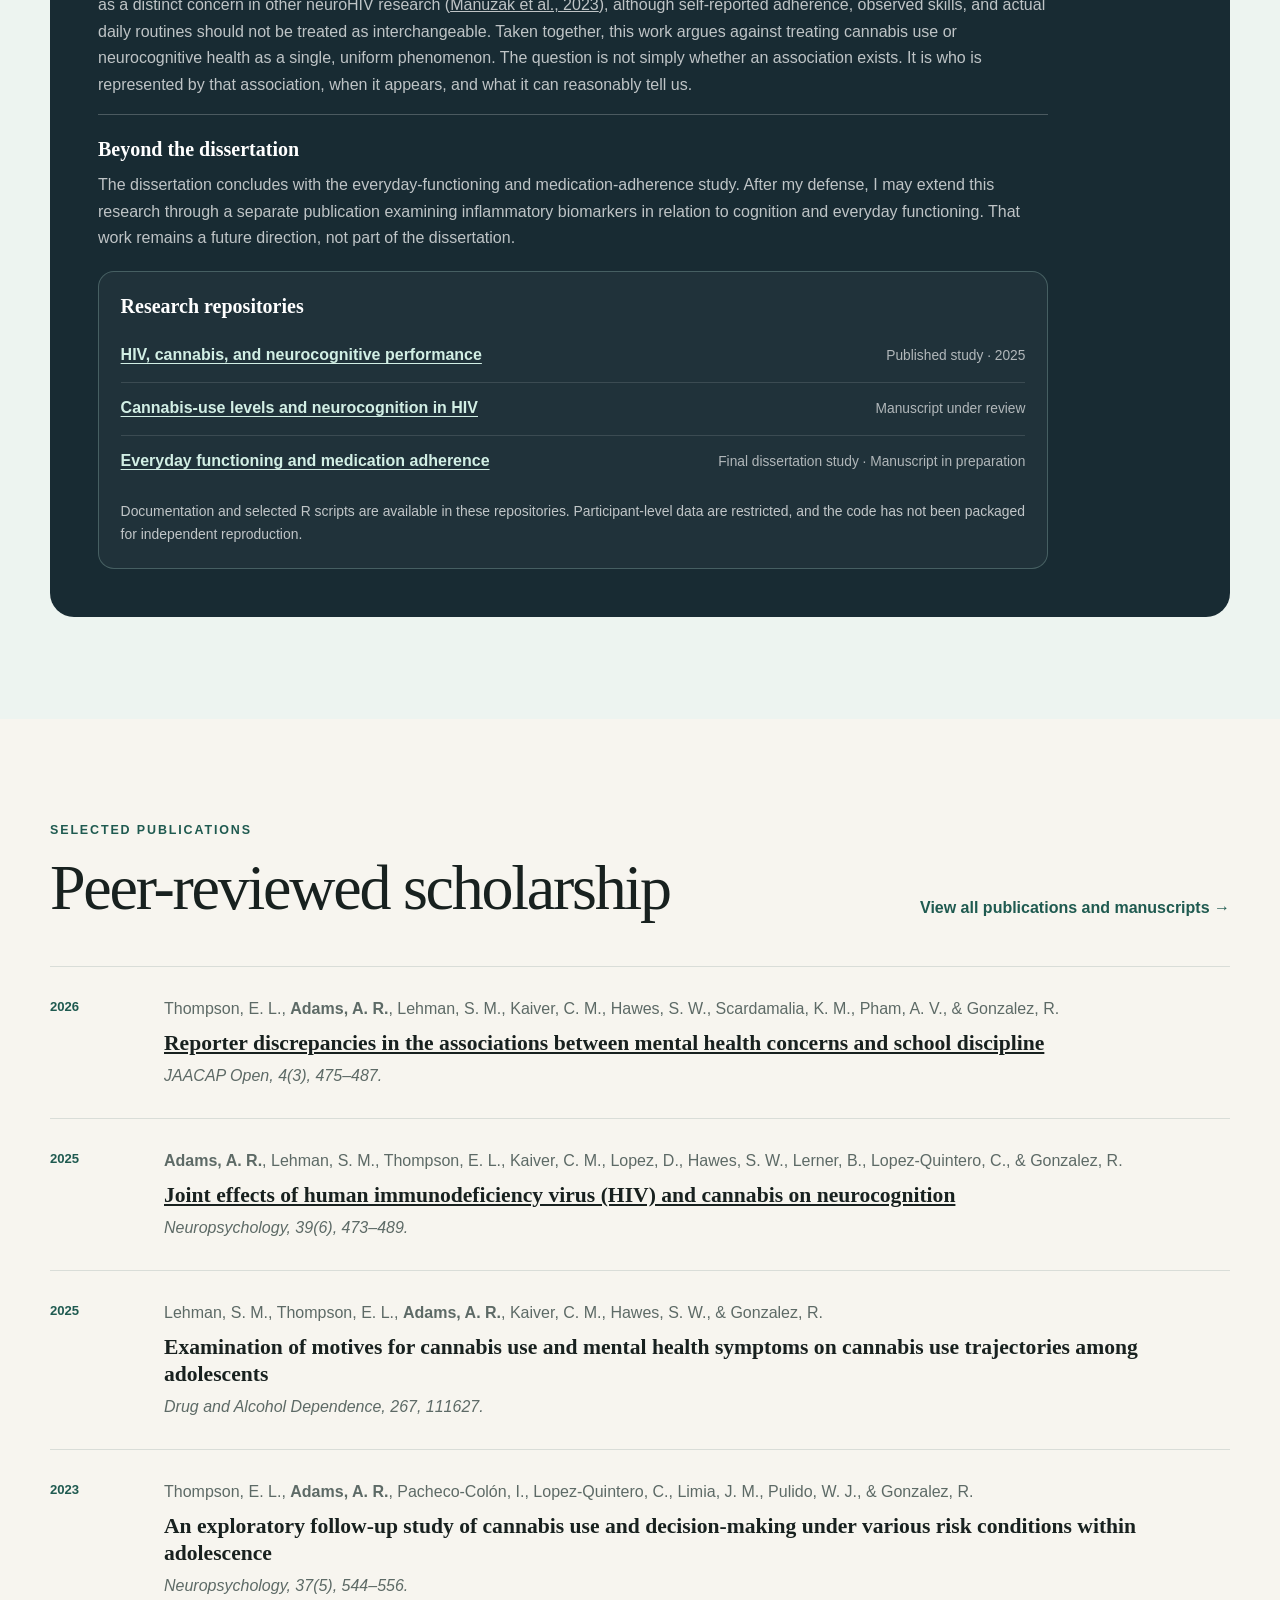
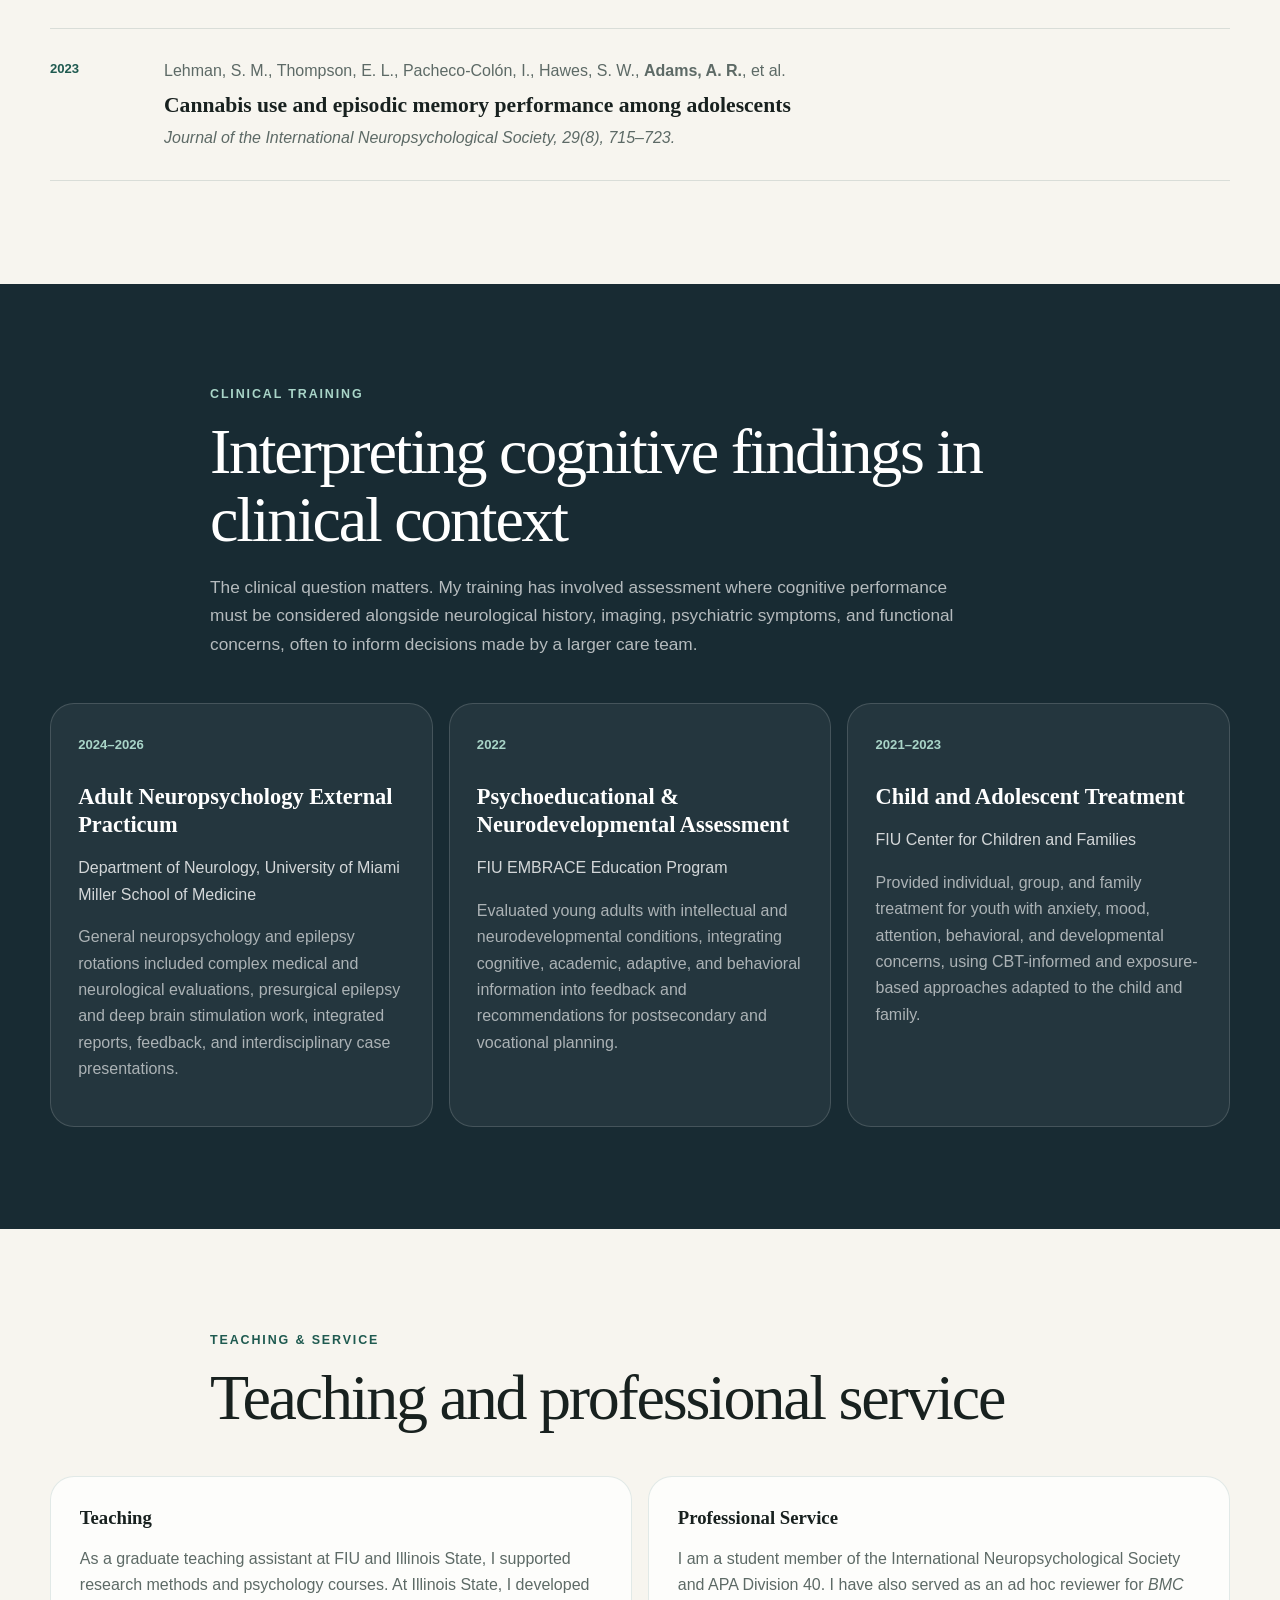
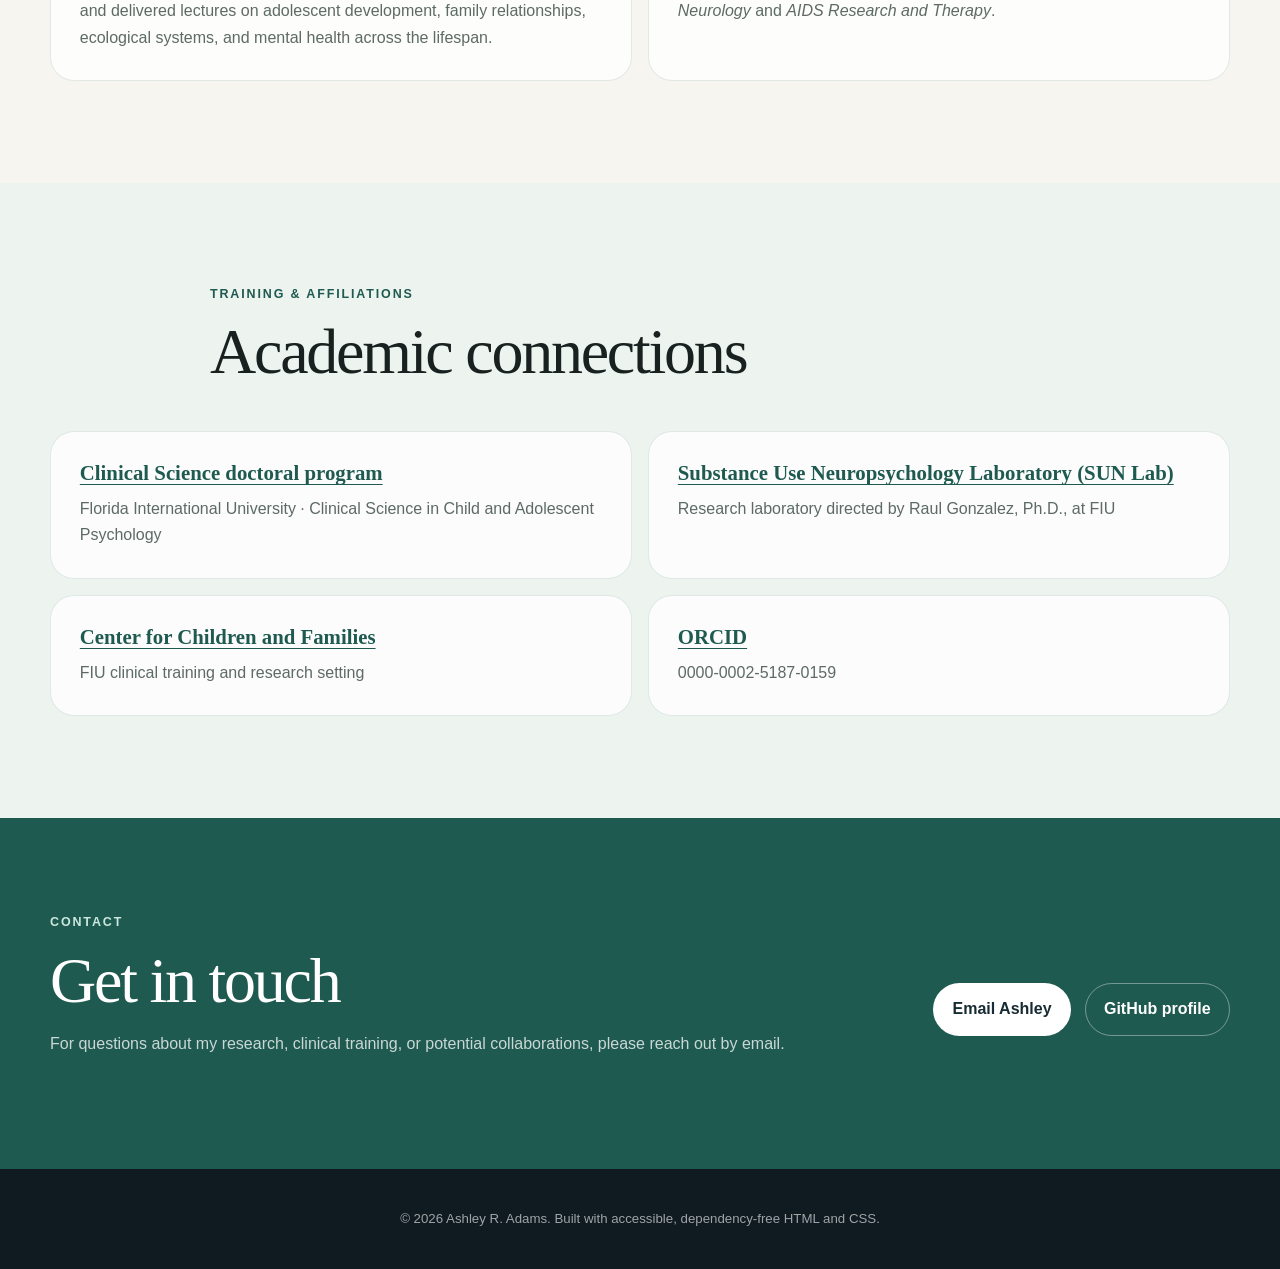
==== commit e985704d: "Add concise mobile-only research focus summary" ====
--- a/index.html
+++ b/index.html
@@ -61,6 +61,10 @@
               <circle class="motif-dot small" cx="507" cy="67" r="5" />
             </svg>
           </div>
+          <div class="mobile-research-focus" aria-label="Research focus">
+            <p class="mobile-research-focus-label">Research focus</p>
+            <p class="mobile-research-focus-topics">Neurocognition · HIV · Substance Use · Social Determinants of Health</p>
+          </div>
           <div class="hero-actions">
             <a class="button primary" href="#research">Explore my research</a>
             <a class="button secondary" href="cv.html">View curriculum vitae</a>
--- a/styles.css
+++ b/styles.css
@@ -665,30 +665,11 @@
   list-style: none;
   padding: 0;
   margin: 0;
-  counter-reset: pubs;
 }
 
 .cv-pubs li {
-  position: relative;
-  padding: 0 0 1.2rem 2.4rem;
+  padding: 0 0 1.2rem;
   color: #38433f;
-}
-
-.cv-pubs li::before {
-  counter-increment: pubs;
-  content: counter(pubs);
-  position: absolute;
-  left: 0;
-  top: .1rem;
-  width: 1.55rem;
-  height: 1.55rem;
-  display: grid;
-  place-items: center;
-  border-radius: 50%;
-  background: var(--accent-soft);
-  color: var(--accent);
-  font-size: .72rem;
-  font-weight: 800;
 }
 
 @media (max-width: 900px) {
